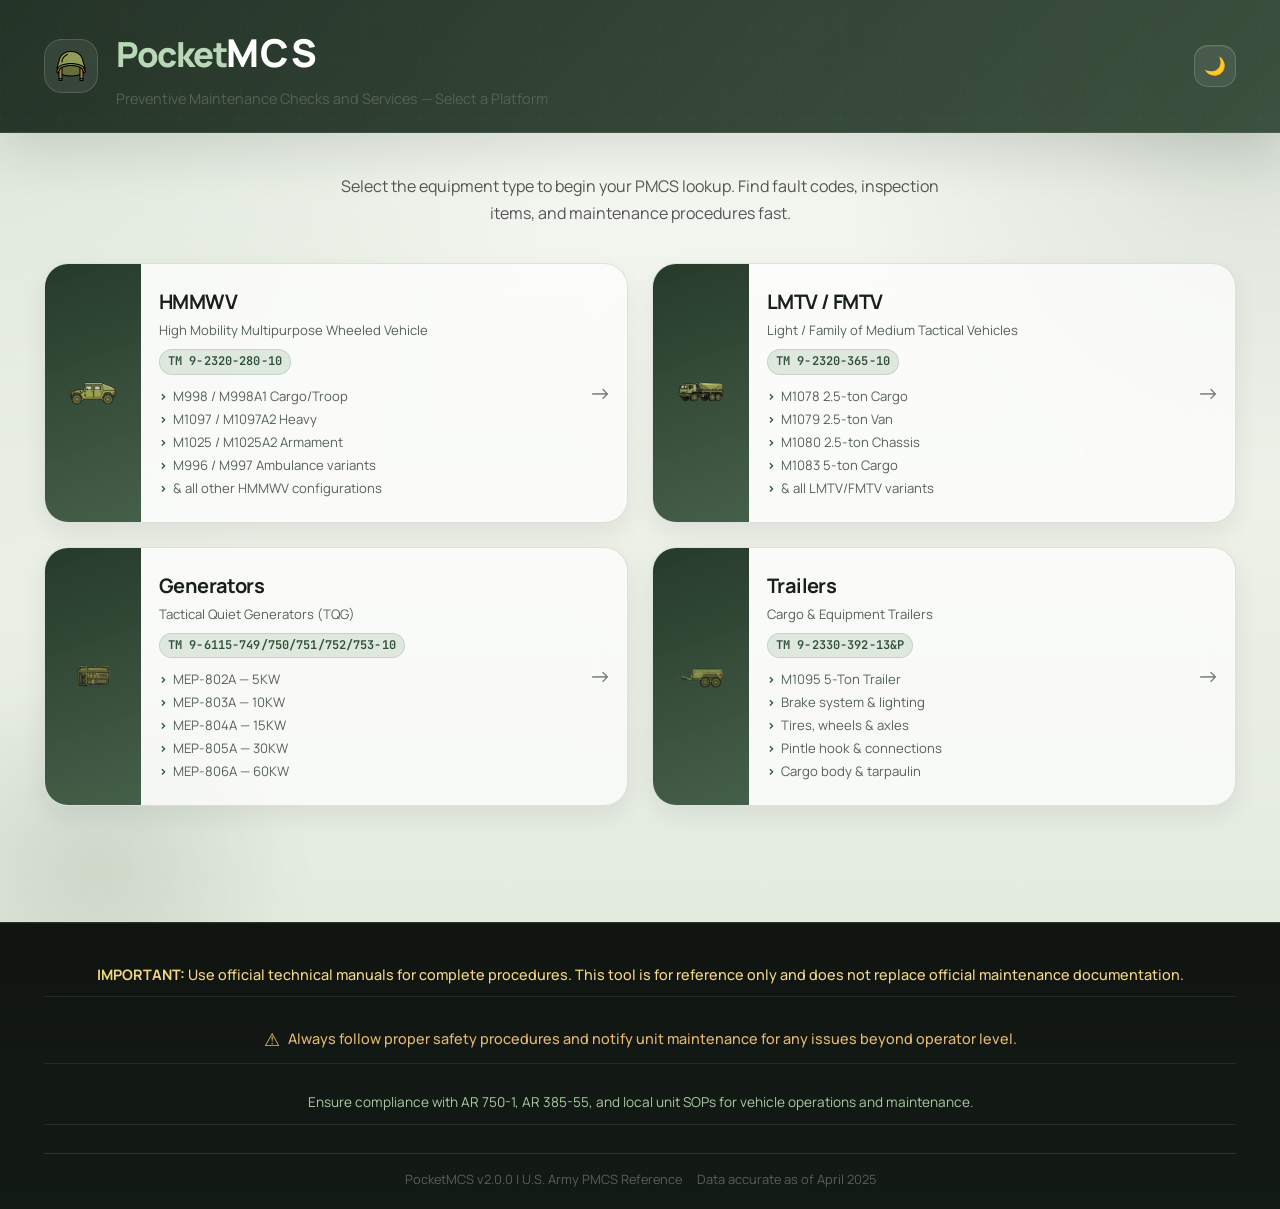
==== index.html @ 2f7ced91 "Upadate Apr 3 v1" ====
<!DOCTYPE html>
<html lang="en">

<head>
    <meta charset="UTF-8">
    <meta name="viewport" content="width=device-width, initial-scale=1.0">
    <title>PocketMCS</title>
    <link rel="stylesheet" href="styles.css">
</head>

<body>
    <!-- Header -->
    <header class="header">
        <div class="container">
            <div class="header-content">
                <div class="header-icon">
                    <img src="images/military-hat.png" alt="Military" class="header-icon-img">
                </div>
                <div class="header-text">
                    <h1 class="title-pmcs">
                        <span class="pocket">Pocket</span><span class="mcs">MCS</span>
                    </h1>
                    <p>Preventive Maintenance Checks and Services &mdash; Select a Platform</p>
                </div>
                <button id="darkModeToggle" class="dark-mode-toggle" title="Toggle Dark Mode" aria-label="Toggle dark mode" aria-pressed="false">🌙</button>
            </div>
        </div>
    </header>

    <!-- Category Selection -->
    <main class="home-main">
        <div class="container">
            <div class="home-intro">
                <p>Select the equipment type to begin your PMCS lookup. Find fault codes, inspection items, and maintenance procedures fast.</p>
            </div>

            <div class="category-grid">

                <a href="humvee.html" class="category-card">
                    <div class="category-icon-wrap">
                        <img src="images/humvee.png" alt="HMMWV" class="category-img">
                    </div>
                    <div class="category-body">
                        <h2 class="category-title">HMMWV</h2>
                        <p class="category-subtitle">High Mobility Multipurpose Wheeled Vehicle</p>
                        <p class="category-tm">TM 9-2320-280-10</p>
                        <ul class="category-models">
                            <li>M998 / M998A1 Cargo/Troop</li>
                            <li>M1097 / M1097A2 Heavy</li>
                            <li>M1025 / M1025A2 Armament</li>
                            <li>M996 / M997 Ambulance variants</li>
                            <li>&amp; all other HMMWV configurations</li>
                        </ul>
                    </div>
                    <div class="category-arrow">&#8594;</div>
                </a>

                <a href="lmtv.html" class="category-card">
                    <div class="category-icon-wrap">
                        <img src="images/lmtv.png" alt="LMTV / FMTV" class="category-img">
                    </div>
                    <div class="category-body">
                        <h2 class="category-title">LMTV / FMTV</h2>
                        <p class="category-subtitle">Light / Family of Medium Tactical Vehicles</p>
                        <p class="category-tm">TM 9-2320-365-10</p>
                        <ul class="category-models">
                            <li>M1078 2.5-ton Cargo</li>
                            <li>M1079 2.5-ton Van</li>
                            <li>M1080 2.5-ton Chassis</li>
                            <li>M1083 5-ton Cargo</li>
                            <li>&amp; all LMTV/FMTV variants</li>
                        </ul>
                    </div>
                    <div class="category-arrow">&#8594;</div>
                </a>

                <a href="gen.html" class="category-card">
                    <div class="category-icon-wrap">
                        <img src="images/gen.png" alt="Generators" class="category-img">
                    </div>
                    <div class="category-body">
                        <h2 class="category-title">Generators</h2>
                        <p class="category-subtitle">Tactical Quiet Generators (TQG)</p>
                        <p class="category-tm">TM 9-6115-749/750/751/752/753-10</p>
                        <ul class="category-models">
                            <li>MEP-802A &mdash; 5KW</li>
                            <li>MEP-803A &mdash; 10KW</li>
                            <li>MEP-804A &mdash; 15KW</li>
                            <li>MEP-805A &mdash; 30KW</li>
                            <li>MEP-806A &mdash; 60KW</li>
                        </ul>
                    </div>
                    <div class="category-arrow">&#8594;</div>
                </a>

                <a href="trailer.html" class="category-card">
                    <div class="category-icon-wrap">
                        <img src="images/trailer.png" alt="Trailers" class="category-img">
                    </div>
                    <div class="category-body">
                        <h2 class="category-title">Trailers</h2>
                        <p class="category-subtitle">Cargo &amp; Equipment Trailers</p>
                        <p class="category-tm">TM 9-2330-392-13&amp;P</p>
                        <ul class="category-models">
                            <li>M1095 5-Ton Trailer</li>
                            <li>Brake system &amp; lighting</li>
                            <li>Tires, wheels &amp; axles</li>
                            <li>Pintle hook &amp; connections</li>
                            <li>Cargo body &amp; tarpaulin</li>
                        </ul>
                    </div>
                    <div class="category-arrow">&#8594;</div>
                </a>

            </div>
        </div>
    </main>

    <!-- Footer -->
    <footer class="footer">
        <div class="container">
            <div class="footer-content">
                <div class="footer-section">
                    <p class="footer-disclaimer">
                        <strong>IMPORTANT:</strong> Use official technical manuals for complete procedures.
                        This tool is for reference only and does not replace official maintenance documentation.
                    </p>
                </div>
                <div class="footer-section">
                    <p class="footer-safety">
                        <span class="safety-icon">&#9888;</span>
                        Always follow proper safety procedures and notify unit maintenance for any issues beyond operator level.
                    </p>
                </div>
                <div class="footer-section">
                    <p class="footer-compliance">
                        Ensure compliance with AR 750-1, AR 385-55, and local unit SOPs for vehicle operations and maintenance.
                    </p>
                </div>
                <div class="footer-bottom">
                    <p class="footer-version">PocketMCS v2.0.0 | U.S. Army PMCS Reference</p>
                    <p class="footer-update">Data accurate as of April 2025</p>
                </div>
            </div>
        </div>
    </footer>
<script>
(function(){
    if(localStorage.getItem('pocketmcs-darkmode')==='true') document.body.classList.add('dark-mode');
    var btn=document.getElementById('darkModeToggle');
    if(btn) btn.addEventListener('click',function(){
        document.body.classList.toggle('dark-mode');
        localStorage.setItem('pocketmcs-darkmode',document.body.classList.contains('dark-mode'));
        btn.textContent=document.body.classList.contains('dark-mode')?'☀️':'🌙';
        btn.title=document.body.classList.contains('dark-mode')?'Switch to Light Mode':'Switch to Dark Mode';
    });
    if(localStorage.getItem('pocketmcs-darkmode')==='true'&&btn) btn.textContent='☀️';
})();
</script>
</body>

</html>
---- styles.css ----
/* Reset and Base Styles */
@import url('https://fonts.googleapis.com/css2?family=Manrope:wght@400;500;600;700;800&family=JetBrains+Mono:wght@500;600&display=swap');

* {
    margin: 0;
    padding: 0;
    box-sizing: border-box;
}

body {
    font-family: 'Inter', 'Roboto', 'Segoe UI', -apple-system, BlinkMacSystemFont, system-ui, sans-serif;
    line-height: 1.6;
    color: #333;
    background-color: #f5f5f5;
}

.container {
    max-width: 1200px;
    margin: 0 auto;
    padding: 0 20px;
}

/* Header */
.header {
    background: linear-gradient(135deg, #1e4d2b, #2d5a3d);
    color: white;
    padding: 20px 0;
    box-shadow: 0 2px 10px rgba(0, 0, 0, 0.1);
    position: relative;
    overflow: hidden;
}

.header::before {
    content: '';
    position: absolute;
    top: 0;
    left: 0;
    right: 0;
    bottom: 0;
    background-image:
        /* Diagonal grid pattern */
        linear-gradient(45deg, rgba(255, 255, 255, 0.05) 1px, transparent 1px),
        linear-gradient(-45deg, rgba(255, 255, 255, 0.05) 1px, transparent 1px),
        /* Larger grid overlay */
        linear-gradient(90deg, rgba(255, 255, 255, 0.02) 1px, transparent 1px),
        linear-gradient(0deg, rgba(255, 255, 255, 0.02) 1px, transparent 1px);
    background-size: 30px 30px, 30px 30px, 60px 60px, 60px 60px;
    background-position: 0 0, 0 0, 0 0, 0 0;
    animation: gridMove 20s linear infinite;
    pointer-events: none;
}

/* TM Link Styling */
.tm-link {
    color: #b8d4c2;
    text-decoration: none;
    font-weight: 600;
    transition: color 0.3s ease;
    border-bottom: 1px dotted rgba(184, 212, 194, 0.5);
}

.tm-link:hover {
    color: #ffffff;
    border-bottom-color: #ffffff;
}

.tm-link:focus {
    outline: 2px solid #ffffff;
    outline-offset: 2px;
    border-radius: 2px;
}

@keyframes gridMove {
    0% {
        transform: translate(0, 0);
    }

    100% {
        transform: translate(30px, 30px);
    }
}

.header-content {
    display: flex;
    align-items: center;
    gap: 15px;
    position: relative;
    z-index: 2;
    width: 100%;
}

.header-icon {
    font-size: 2.5rem;
    flex-shrink: 0;
}

.header-icon-img {
    width: 2.5rem;
    height: 2.5rem;
    object-fit: contain;
    filter: brightness(1.1) contrast(1.1);
}

.header-text {
    flex: 1;
    min-width: 0;
    /* Allow text to shrink */
}

/* Updated PocketMCS Title Styling */
.title-pmcs {
    font-size: 1.8rem;
    font-weight: 900;
    margin-bottom: 5px;
}

.title-pmcs .pocket {
    color: #81c784;
    font-weight: 900;
    font-size: 0.9em;
}

.title-pmcs .mcs {
    letter-spacing: 0.02em;
    text-transform: uppercase;
}

.header-text p {
    color: #b8d4c2;
    font-size: 0.9rem;
    word-wrap: break-word;
}

/* Mobile responsive updates - LARGER TITLE */
@media (max-width: 767px) {
    .title-pmcs {
        font-size: 2.2rem;
        /* Increased from 1.5rem to 2.2rem for bigger mobile title */
    }

    /* Optional: Adjust header content spacing for larger title */
    .header-content {
        gap: 12px;
        /* Slightly more gap to accommodate larger title */
    }

    /* Optional: Adjust subtitle size to maintain proportion */
    .header-text p {
        font-size: 0.85rem;
    }
}

/* Search Section - Enhanced for Mobile Scroll Behavior */
.search-section {
    background: white;
    padding: 20px 0;
    box-shadow: 0 2px 5px rgba(0, 0, 0, 0.1);
    position: sticky;
    top: 0;
    z-index: 100;
    width: 100%;
    overflow-x: hidden;
    transition: transform 0.3s cubic-bezier(0.4, 0, 0.2, 1);
    will-change: transform;
}

/* Mobile-specific sticky behavior */
@media (max-width: 767px) {

    /* Keep the main header in normal flow */
    .header {
        position: relative;
        z-index: 1;
    }

    /* Search section starts as normal sticky */
    .search-section {
        position: sticky;
        top: 0;
        transition: transform 0.4s cubic-bezier(0.25, 0.46, 0.45, 0.94);
        z-index: 100;
        transform: translateY(0);
    }

    /* Enhanced styling when sticky behavior activates */
    .search-section.sticky-active {
        backdrop-filter: blur(10px);
        -webkit-backdrop-filter: blur(10px);
        background: rgba(255, 255, 255, 0.95);
        border-bottom: 1px solid rgba(0, 0, 0, 0.1);
        box-shadow: 0 2px 10px rgba(0, 0, 0, 0.1);
    }

    /* Hidden state when scrolling down */
    .search-section.scroll-hidden {
        transform: translateY(-100%);
    }

    /* Visible state when scrolling up with enhanced shadow */
    .search-section.scroll-visible {
        transform: translateY(0);
        backdrop-filter: blur(15px);
        -webkit-backdrop-filter: blur(15px);
        background: rgba(255, 255, 255, 0.98);
        box-shadow: 0 4px 20px rgba(0, 0, 0, 0.15);
        border-bottom: 1px solid rgba(0, 0, 0, 0.15);
    }

    /* Smooth transition for all transform changes */
    .search-section * {
        transition: all 0.3s ease;
    }

    /* Main content padding remains normal */
    .main-content {
        padding-top: 30px;
    }
}

.search-controls {
    display: grid;
    grid-template-columns: 1fr;
    gap: 15px;
    width: 100%;
}

.search-input-container {
    position: relative;
    width: 100%;
}

.search-input-container input {
    width: 100%;
    padding: 12px 45px 12px 15px;
    border: 2px solid #e0e0e0;
    border-radius: 8px;
    font-size: 16px;
    transition: border-color 0.3s ease;
    box-sizing: border-box;
}

.search-input-container input:focus {
    outline: none;
    border-color: #2d5a3d;
}

.search-icon {
    position: absolute;
    right: 15px;
    top: 50%;
    transform: translateY(-50%);
    color: #666;
    font-size: 1.2rem;
}

/* Filter Controls Row */
.filter-controls {
    display: grid;
    grid-template-columns: 1fr;
    gap: 15px;
    width: 100%;
}

/* Vehicle Filter */
#vehicleFilter {
    padding: 12px 15px;
    border: 2px solid #e0e0e0;
    border-radius: 8px;
    font-size: 16px;
    background: white;
    cursor: pointer;
    font-weight: 500;
    width: 100%;
    box-sizing: border-box;
}

#vehicleFilter:focus {
    outline: none;
    border-color: #2d5a3d;
    box-shadow: 0 0 0 3px rgba(45, 90, 61, 0.1);
}

#vehicleFilter optgroup {
    font-weight: 600;
    color: #2d5a3d;
    font-style: normal;
    background-color: #f8f9fa;
}

#vehicleFilter option {
    font-weight: 400;
    color: #333;
    padding: 8px 12px;
}

#systemFilter {
    padding: 12px 15px;
    border: 2px solid #e0e0e0;
    border-radius: 8px;
    font-size: 16px;
    background: white;
    cursor: pointer;
    width: 100%;
    box-sizing: border-box;
}

#systemFilter:focus {
    outline: none;
    border-color: #2d5a3d;
}

#intervalFilter {
    padding: 12px 15px;
    border: 2px solid #e0e0e0;
    border-radius: 8px;
    font-size: 16px;
    background: white;
    cursor: pointer;
    width: 100%;
    box-sizing: border-box;
}

#intervalFilter:focus {
    outline: none;
    border-color: #2d5a3d;
}

/* Vehicle Information Section */
.vehicle-info-section {
    background: linear-gradient(135deg, #e8f5e8, #f1f8e9);
    border: 1px solid #c8e6c9;
    padding: 15px 0;
    margin-bottom: 20px;
    border-radius: 0 0 12px 12px;
    position: relative;
    overflow: hidden;
}

/* Mobile adjustment for vehicle info section */
@media (max-width: 767px) {
    .vehicle-info-section {
        margin-top: 0;
        margin-bottom: 0;
    }
}

.vehicle-info-section::before {
    content: '';
    position: absolute;
    top: 0;
    left: 0;
    right: 0;
    height: 3px;
    background: linear-gradient(90deg, #2d5a3d, #4caf50, #2d5a3d);
}

.vehicle-info-content {
    max-width: 1200px;
    margin: 0 auto;
    padding: 0 20px;
}

.vehicle-info-header {
    display: flex;
    align-items: center;
    gap: 15px;
    flex-wrap: wrap;
}

.vehicle-icon {
    font-size: 2rem;
    background: #2d5a3d;
    color: white;
    width: 50px;
    height: 50px;
    border-radius: 50%;
    display: flex;
    align-items: center;
    justify-content: center;
    flex-shrink: 0;
}

.vehicle-icon-img {
    width: 28px;
    height: 28px;
    object-fit: contain;
    filter: brightness(1.1) contrast(1.1);
}

.vehicle-details {
    flex: 1;
    min-width: 200px;
}

.vehicle-details h3 {
    color: #2d5a3d;
    font-size: 1.2rem;
    font-weight: 600;
    margin-bottom: 4px;
}

.vehicle-details p {
    color: #4a5c4a;
    font-size: 0.9rem;
    margin: 0;
}

.vehicle-stats {
    display: flex;
    gap: 10px;
    flex-wrap: wrap;
}

.stat-badge {
    background: #2d5a3d;
    color: white;
    padding: 6px 12px;
    border-radius: 15px;
    font-size: 0.85rem;
    font-weight: 600;
    white-space: nowrap;
}

/* Info Button */
.info-btn {
    background: #2d5a3d;
    color: white;
    border: none;
    padding: 12px 16px;
    border-radius: 8px;
    cursor: pointer;
    font-size: 14px;
    font-weight: 600;
    transition: background-color 0.3s ease;
    white-space: nowrap;
    display: flex;
    align-items: center;
    gap: 6px;
    width: 100%;
    justify-content: center;
    box-sizing: border-box;
}

.info-btn:hover {
    background: #1e4d2b;
}

/* Main Content */
.main-content {
    padding: 30px 0;
}

.results-container {
    display: grid;
    gap: 20px;
}

/* Item Cards */
.item-card {
    background: white;
    border-radius: 12px;
    box-shadow: 0 2px 10px rgba(0, 0, 0, 0.08);
    padding: 25px;
    transition: transform 0.2s ease, box-shadow 0.2s ease;
    position: relative;
    width: 100%;
    box-sizing: border-box;
}

.item-card:hover {
    transform: translateY(-2px);
    box-shadow: 0 4px 20px rgba(0, 0, 0, 0.12);
}

.item-card.vehicle-specific {
    border-left: 4px solid #2d5a3d;
}

.item-card.vehicle-specific::before {
    content: '';
    position: absolute;
    top: 15px;
    right: 15px;
    width: 8px;
    height: 8px;
    background: #4caf50;
    border-radius: 50%;
    box-shadow: 0 0 0 2px white, 0 0 0 4px #4caf50;
}

.item-header {
    display: flex;
    justify-content: space-between;
    align-items: flex-start;
    margin-bottom: 20px;
    flex-wrap: wrap;
    gap: 10px;
}

.item-info {
    display: flex;
    align-items: center;
    gap: 10px;
    flex-wrap: wrap;
}

.item-number {
    background: #2d5a3d;
    color: white;
    padding: 8px 16px;
    border-radius: 20px;
    font-weight: 700;
    font-size: 1.1rem;
}

.system-badge {
    background: #e3f2fd;
    color: #1565c0;
    padding: 6px 12px;
    border-radius: 15px;
    font-size: 0.8rem;
    font-weight: 600;
}

.vehicle-badge {
    background: #e8f5e8;
    color: #2d5a3d;
    padding: 6px 12px;
    border-radius: 15px;
    font-size: 0.8rem;
    font-weight: 600;
    border: 1px solid #c8e6c9;
}

.common-faults {
    display: flex;
    flex-wrap: wrap;
    gap: 8px;
    padding: 12px;
}

.fault-tag {
    background: #fff3e0;
    color: #e65100;
    padding: 4px 8px;
    border-radius: 12px;
    font-size: 0.8rem;
    font-weight: 500;
    border: 1px solid #ffcc02;
}

.interval-badge {
    padding: 6px 12px;
    border-radius: 15px;
    font-size: 0.85rem;
    font-weight: 600;
    text-transform: uppercase;
}

.interval-before {
    background-color: #e3f2fd;
    color: #1565c0;
}

.interval-during {
    background-color: #fff3e0;
    color: #ef6c00;
}

.interval-after {
    background-color: #f3e5f5;
    color: #7b1fa2;
}

.interval-weekly {
    background-color: #e8f5e8;
    color: #2e7d32;
}

.interval-monthly {
    background-color: #fce4ec;
    color: #c2185b;
}

.location-title {
    font-size: 1.3rem;
    font-weight: 600;
    color: #1a1a1a;
    margin-bottom: 15px;
    word-wrap: break-word;
}

.procedure-section {
    margin-bottom: 20px;
}

.procedure-title {
    font-weight: 600;
    color: #2d5a3d;
    margin-bottom: 8px;
    display: flex;
    align-items: center;
    gap: 8px;
    flex-wrap: wrap;
}

.procedure-content {
    background: #f8f9fa;
    padding: 15px;
    border-radius: 8px;
    border-left: 4px solid #2d5a3d;
    word-wrap: break-word;
    overflow-wrap: break-word;
}

.procedure-content p {
    margin-bottom: 10px;
}

.procedure-content p:last-child {
    margin-bottom: 0;
}

.warning {
    background: #fff8e1;
    border-left-color: #f57c00;
    border: 1px solid #ffcc02;
}

.caution {
    background: #fff3e0;
    border-left-color: #ff9800;
    border: 1px solid #ffb74d;
}

.note {
    background: #e3f2fd;
    border-left-color: #2196f3;
    border: 1px solid #90caf9;
}

.mission-capable {
    background: #ffebee;
    border-left-color: #f44336;
    border: 1px solid #ef5350;
}

.mission-capable.na {
    background: #e8f5e8;
    border-left-color: #4caf50;
    border: 1px solid #81c784;
}

.copy-btn {
    background: #2d5a3d;
    color: white;
    border: none;
    padding: 10px 20px;
    border-radius: 6px;
    cursor: pointer;
    font-size: 14px;
    font-weight: 600;
    transition: background-color 0.3s ease;
    margin-top: 15px;
    width: 100%;
    box-sizing: border-box;
}

.copy-btn:hover {
    background: #1e4d2b;
}

/* Modal */
.modal {
    position: fixed;
    top: 0;
    left: 0;
    width: 100%;
    height: 100vh;
    height: 100dvh;
    /* Dynamic viewport height for modern browsers */
    background: rgba(0, 0, 0, 0.5);
    z-index: 1000;
    display: flex;
    align-items: center;
    justify-content: center;
    padding: 20px;
    padding-bottom: env(safe-area-inset-bottom, 20px);
    /* Account for home indicator */
}

.modal-content {
    background: white;
    border-radius: 12px;
    max-width: 500px;
    width: 100%;
    max-height: calc(100vh - 120px);
    /* Leave more space for browser UI */
    max-height: calc(100dvh - 120px);
    /* Dynamic viewport version */
    overflow-y: auto;
    margin-bottom: env(safe-area-inset-bottom, 0px);
    /* Extra margin for home indicator */
}

/* Mobile-specific PMCS Intervals Modal */
@media (max-width: 767px) {
    .modal {
        padding: 15px;
        padding-bottom: 15px;
        align-items: flex-start;
        padding-top: 15px;
    }
    
    .modal-content {
        max-height: calc(100vh - 160px); /* Conservative height for mobile browsers */
        max-height: calc(100dvh - 160px);
        margin-top: 10px;
        margin-bottom: 60px; /* Large bottom margin to clear mobile bars */
        display: flex;
        flex-direction: column;
    }
    
    .modal-body {
        padding: 20px;
        overflow-y: auto;
        flex: 1;
        max-height: calc(100vh - 280px); /* Ensure body is scrollable */
        max-height: calc(100dvh - 280px);
    }
    
    .modal-footer {
        padding: 15px 25px 25px 25px;
        border-top: 1px solid #e0e0e0;
        display: flex;
        gap: 10px;
        justify-content: flex-end;
        background: white;
        border-radius: 0 0 12px 12px;
        box-shadow: 0 -2px 10px rgba(0,0,0,0.1);
        flex-shrink: 0; /* Prevent footer from shrinking */
        position: relative; /* Remove sticky positioning */
    }
    
    /* Make interval items more compact on mobile */
    .interval-item {
        margin-bottom: 15px;
        padding-bottom: 12px;
    }
    
    .interval-description strong {
        font-size: 14px;
    }
    
    .interval-description p {
        font-size: 13px;
        line-height: 1.4;
    }
    
    .note-section {
        padding: 12px;
        margin-top: 12px;
    }
    
    .note-section p {
        font-size: 13px;
    }
}

/* iPhone and similar devices with notches */
@media (max-width: 767px) and (-webkit-device-pixel-ratio: 3) {
    .modal {
        padding-top: max(env(safe-area-inset-top, 15px), 20px);
        padding-bottom: max(env(safe-area-inset-bottom, 15px), 90px);
    }
    
    .modal-content {
        margin-bottom: max(env(safe-area-inset-bottom, 60px), 80px);
    }
}

/* Android Chrome with bottom navigation */
@supports (display: flex) and (height: 100dvh) {
    @media (max-width: 767px) {
        .modal {
            height: 100dvh; /* Use dynamic viewport height */
        }
        
        .modal-content {
            max-height: calc(100dvh - 180px); /* More space for Android Chrome UI */
        }
        
        .modal-body {
            max-height: calc(100dvh - 300px);
        }
    }
}

/* Very small screens (iPhone SE, etc.) */
@media (max-width: 414px) and (max-height: 736px) {
    .modal {
        padding: 10px;
        padding-top: 10px;
        padding-bottom: 100px; /* Extra space for small screens */
    }
    
    .modal-content {
        max-height: calc(100vh - 200px);
        margin-bottom: 80px;
    }
    
    .modal-body {
        padding: 15px;
        max-height: calc(100vh - 320px);
    }
    
    .modal-footer {
        padding: 12px 20px 20px 20px;
    }
    
    /* Even more compact content */
    .interval-item {
        margin-bottom: 12px;
        padding-bottom: 10px;
    }
    
    .interval-description strong {
        font-size: 13px;
    }
    
    .interval-description p {
        font-size: 12px;
        line-height: 1.3;
    }
    
    .intro-text {
        font-size: 14px;
        margin-bottom: 15px;
    }
}

/* Landscape orientation adjustments */
@media (max-width: 767px) and (orientation: landscape) {
    .modal {
        padding: 10px;
        padding-bottom: 80px;
    }
    
    .modal-content {
        max-height: calc(100vh - 140px);
        margin-bottom: 60px;
    }
    
    .modal-body {
        max-height: calc(100vh - 240px);
        padding: 15px;
    }
    
    .interval-item {
        margin-bottom: 10px;
        padding-bottom: 8px;
    }
}


.modal-header {
    padding: 20px 25px;
    border-bottom: 1px solid #e0e0e0;
    display: flex;
    justify-content: space-between;
    align-items: center;
}

.modal-header h3 {
    margin: 0;
    color: #1a1a1a;
    word-wrap: break-word;
}

.close-btn {
    font-size: 24px;
    cursor: pointer;
    color: #666;
    line-height: 1;
    flex-shrink: 0;
    margin-left: 10px;
}

.close-btn:hover {
    color: #333;
}

.modal-body {
    padding: 25px;
}

.copy-field {
    margin-bottom: 15px;
}

.copy-field label {
    font-weight: 600;
    color: #2d5a3d;
    display: block;
    margin-bottom: 5px;
}

.copy-value {
    background: #f8f9fa;
    padding: 10px;
    border-radius: 6px;
    font-family: 'JetBrains Mono', 'Fira Code', 'Consolas', 'Monaco', monospace;
    font-size: 14px;
    word-wrap: break-word;
    overflow-wrap: break-word;
}

.modal-footer {
    padding: 20px 25px;
    border-top: 1px solid #e0e0e0;
    display: flex;
    gap: 10px;
    justify-content: flex-end;
}

.btn {
    padding: 10px 20px;
    border: none;
    border-radius: 6px;
    cursor: pointer;
    font-size: 14px;
    font-weight: 600;
    transition: background-color 0.3s ease;
}

.btn-primary {
    background: #2d5a3d;
    color: white;
}

.btn-primary:hover {
    background: #1e4d2b;
}

.btn-secondary {
    background: #6c757d;
    color: white;
}

.btn-secondary:hover {
    background: #545b62;
}

/* Vehicle Info Modal */
.vehicle-info-details {
    padding: 0;
}

.vehicle-info-details h4 {
    color: #2d5a3d;
    font-size: 1.1rem;
    margin-bottom: 10px;
    border-bottom: 2px solid #e8f5e8;
    padding-bottom: 5px;
}

.vehicle-info-details p {
    margin-bottom: 12px;
    line-height: 1.6;
}

.vehicle-info-details ul {
    margin: 10px 0 15px 20px;
}

.vehicle-info-details li {
    margin-bottom: 5px;
    color: #555;
}

/* Interval Icon Image */
.interval-icon {
    width: 1.5rem;
    height: 1.5rem;
    object-fit: contain;
    filter: brightness(1.1) contrast(1.1);
    flex-shrink: 0;
}

/* PMCS Intervals Info Modal */
.interval-info-content {
    padding: 0;
}

.intro-text {
    margin-bottom: 20px;
    color: #2d5a3d;
    font-weight: 500;
    font-size: 16px;
}

.interval-item {
    display: flex;
    align-items: flex-start;
    gap: 15px;
    margin-bottom: 20px;
    padding-bottom: 15px;
    border-bottom: 1px solid #f0f0f0;
}

.interval-item:last-of-type {
    border-bottom: none;
    margin-bottom: 15px;
}

.interval-item .interval-badge {
    min-width: 80px;
    text-align: center;
    flex-shrink: 0;
}

.interval-description {
    flex: 1;
}

.interval-description strong {
    color: #1a1a1a;
    font-size: 16px;
    display: block;
    margin-bottom: 5px;
}

.interval-description p {
    color: #666;
    font-size: 14px;
    line-height: 1.5;
    margin: 0;
}

.note-section {
    background: #f8f9fa;
    border-left: 4px solid #2d5a3d;
    padding: 15px;
    border-radius: 0 8px 8px 0;
    margin-top: 15px;
}

.note-section p {
    margin: 0;
    color: #495057;
    font-size: 14px;
    line-height: 1.5;
}

/* No Results */
.no-results {
    text-align: center;
    padding: 60px 20px;
    background: white;
    border-radius: 12px;
    box-shadow: 0 2px 10px rgba(0, 0, 0, 0.08);
}

.no-results-icon {
    font-size: 3rem;
    margin-bottom: 15px;
}

.no-results p {
    color: #666;
    font-size: 1.1rem;
    margin-bottom: 20px;
}

.no-results-suggestions {
    text-align: left;
    max-width: 400px;
    margin: 0 auto;
    background: #f8f9fa;
    padding: 20px;
    border-radius: 8px;
    border-left: 4px solid #2d5a3d;
}

.no-results-suggestions p {
    margin-bottom: 10px;
    font-weight: 600;
    color: #2d5a3d;
}

.no-results-suggestions ul {
    margin: 0;
    padding-left: 20px;
}

.no-results-suggestions li {
    margin-bottom: 8px;
    color: #555;
    font-size: 0.95rem;
}

/* Footer */
.footer {
    background: #1a1a1a;
    color: #ccc;
    padding: 30px 0 20px 0;
    margin-top: 40px;
    border-top: 3px solid #2d5a3d;
    text-align: center;
}

.footer-content {
    display: flex;
    flex-direction: column;
    gap: 20px;
}

.footer-section {
    padding: 10px 0;
    border-bottom: 1px solid #333;
    text-align: center;
}

.footer-section:last-of-type {
    border-bottom: none;
}

.footer-reference {
    font-size: 1rem;
    margin-bottom: 10px;
}

.footer-disclaimer {
    font-size: 0.9rem;
    color: #ffeb3b;
    font-weight: 500;
}

.footer-safety {
    display: flex;
    align-items: center;
    justify-content: center;
    gap: 8px;
    font-size: 0.9rem;
    color: #ff9800;
    font-weight: 500;
}

.safety-icon {
    font-size: 1.1rem;
}

.footer-compliance {
    font-size: 0.85rem;
    color: #81c784;
}

.footer-link {
    color: #81c784;
    text-decoration: none;
    font-weight: 600;
    border-bottom: 1px dotted rgba(129, 199, 132, 0.5);
    transition: all 0.3s ease;
}

.footer-link:hover {
    color: #ffffff;
    border-bottom-color: #ffffff;
}

.footer-bottom {
    display: flex;
    justify-content: center;
    align-items: center;
    padding-top: 15px;
    border-top: 1px solid #333;
    margin-top: 10px;
    flex-wrap: wrap;
    gap: 15px;
    text-align: center;
}

.footer-version,
.footer-update {
    font-size: 0.8rem;
    color: #888;
    margin: 0;
}

/* Desktop Responsive Breakpoints */
@media (min-width: 768px) {
    .search-controls {
        grid-template-columns: 2fr 1fr;
        gap: 15px;
    }

    .filter-controls {
        grid-template-columns: 1fr 1fr 1fr 1fr;
        gap: 15px;
    }

    .info-btn {
        width: auto;
        justify-content: flex-start;
    }

    .copy-btn {
        width: auto;
    }

    /* Reset mobile scroll behavior on desktop */
    .search-section {
        position: sticky !important;
        transform: none !important;
        background: white !important;
        backdrop-filter: none !important;
        -webkit-backdrop-filter: none !important;
        border-bottom: none !important;
    }

    .main-content {
        padding-top: 30px !important;
    }

    .vehicle-info-section {
        margin-top: 0 !important;
    }
}

@media (min-width: 1024px) {
    .search-controls {
        grid-template-columns: 2fr 1fr 1fr 1fr 1fr;
        align-items: start;
    }

    .filter-controls {
        display: contents;
    }
}

/* Mobile Responsive */
@media (max-width: 767px) {
    .container {
        padding: 0 15px;
    }

    .header-content {
        flex-direction: column;
        text-align: center;
        gap: 10px;
    }

    .header-text h1 {
        font-size: 1.5rem;
    }

    .header-text p {
        font-size: 0.8rem;
    }

    .search-section {
        padding: 15px 0;
    }

    .vehicle-info-header {
        flex-direction: column;
        align-items: center;
        text-align: center;
        gap: 12px;
    }

    .vehicle-details {
        min-width: auto;
        text-align: center;
    }

    .item-header {
        flex-direction: column;
        align-items: flex-start;
    }

    .location-title {
        font-size: 1.1rem;
    }

    .item-card {
        padding: 20px;
    }

    .modal-content {
        margin: 10px;
        max-height: 95vh;
    }

    .modal-header,
    .modal-body,
    .modal-footer {
        padding: 15px 20px;
    }

    .modal-footer {
        flex-direction: column;
    }

    .interval-item {
        flex-direction: column;
        gap: 10px;
    }

    .footer-bottom {
        flex-direction: column;
        gap: 5px;
    }

    .footer-safety {
        flex-direction: column;
        gap: 5px;
    }
}

@media (max-width: 480px) {
    .container {
        padding: 0 10px;
    }

    .item-card {
        padding: 15px;
    }

    .procedure-content {
        padding: 12px;
    }

    .modal-footer {
        gap: 8px;
    }

    .vehicle-icon {
        width: 40px;
        height: 40px;
        font-size: 1.5rem;
    }

    .search-input-container input {
        font-size: 16px;
        /* Prevents zoom on iOS */
    }
}

/* ========================================
   HOMEPAGE STYLES
   ======================================== */

.home-main {
    padding: 40px 0 60px 0;
    min-height: calc(100vh - 220px);
}

.home-intro {
    text-align: center;
    margin-bottom: 36px;
}

.home-intro p {
    color: #555;
    font-size: 1rem;
    max-width: 600px;
    margin: 0 auto;
    line-height: 1.7;
}

/* Category Grid */
.category-grid {
    display: grid;
    grid-template-columns: 1fr 1fr;
    gap: 24px;
}

@media (max-width: 767px) {
    .category-grid {
        grid-template-columns: 1fr;
        gap: 16px;
    }
    .home-main {
        padding: 24px 0 40px 0;
    }
}

/* Category Card */
.category-card {
    display: flex;
    align-items: stretch;
    background: white;
    border-radius: 14px;
    box-shadow: 0 2px 12px rgba(0, 0, 0, 0.08);
    text-decoration: none;
    color: inherit;
    transition: transform 0.2s ease, box-shadow 0.2s ease, border-color 0.2s ease;
    border: 2px solid transparent;
    overflow: hidden;
    position: relative;
}

.category-card:hover {
    transform: translateY(-3px);
    box-shadow: 0 8px 28px rgba(45, 90, 61, 0.18);
    border-color: #2d5a3d;
}

.category-card:hover .category-arrow {
    transform: translateX(4px);
    color: #2d5a3d;
}

.category-icon-wrap {
    background: linear-gradient(135deg, #1e4d2b, #2d5a3d);
    display: flex;
    align-items: center;
    justify-content: center;
    width: 90px;
    flex-shrink: 0;
    padding: 20px 10px;
}

.category-img {
    width: 48px;
    height: 48px;
    object-fit: contain;
    filter: brightness(1.2);
}

.category-emoji {
    font-size: 2.4rem;
    line-height: 1;
}

.category-body {
    flex: 1;
    padding: 20px 16px;
    min-width: 0;
}

.category-title {
    font-size: 1.25rem;
    font-weight: 700;
    color: #1a1a1a;
    margin-bottom: 2px;
}

.category-subtitle {
    font-size: 0.82rem;
    color: #666;
    margin-bottom: 6px;
}

.category-tm {
    display: inline-block;
    background: #e8f5e8;
    color: #2d5a3d;
    font-size: 0.75rem;
    font-weight: 600;
    padding: 2px 8px;
    border-radius: 10px;
    border: 1px solid #c8e6c9;
    margin-bottom: 10px;
    font-family: 'JetBrains Mono', 'Fira Code', 'Consolas', monospace;
}

.category-models {
    list-style: none;
    padding: 0;
    margin: 0;
}

.category-models li {
    font-size: 0.82rem;
    color: #555;
    padding: 1px 0;
    padding-left: 14px;
    position: relative;
}

.category-models li::before {
    content: '›';
    position: absolute;
    left: 0;
    color: #2d5a3d;
    font-weight: 700;
}

.category-arrow {
    display: flex;
    align-items: center;
    padding: 0 16px;
    font-size: 1.4rem;
    color: #bbb;
    transition: transform 0.2s ease, color 0.2s ease;
    flex-shrink: 0;
}

/* Back Button (used on sub-pages) */
.back-btn {
    display: flex;
    align-items: center;
    justify-content: center;
    width: 36px;
    height: 36px;
    background: rgba(255, 255, 255, 0.15);
    color: white;
    text-decoration: none;
    border-radius: 8px;
    font-size: 1.2rem;
    font-weight: 700;
    flex-shrink: 0;
    transition: background 0.2s ease;
    border: 1px solid rgba(255, 255, 255, 0.25);
}

.back-btn:hover {
    background: rgba(255, 255, 255, 0.28);
}

/* ========================================
   DARK MODE
   ======================================== */

.dark-mode {
    background-color: #121212;
    color: #e0e0e0;
}

.dark-mode .search-section {
    background: #1e1e1e;
    box-shadow: 0 2px 5px rgba(0,0,0,0.4);
}

.dark-mode .search-section.sticky-active,
.dark-mode .search-section.scroll-visible {
    background: rgba(30,30,30,0.97) !important;
}

.dark-mode .search-input-container input {
    background: #2d2d2d;
    border-color: #444;
    color: #e0e0e0;
}

.dark-mode .search-input-container input::placeholder {
    color: #777;
}

.dark-mode .search-input-container input:focus {
    border-color: #4caf50;
}

.dark-mode #vehicleFilter,
.dark-mode #systemFilter,
.dark-mode #intervalFilter {
    background: #2d2d2d;
    border-color: #444;
    color: #e0e0e0;
}

.dark-mode #vehicleFilter:focus,
.dark-mode #systemFilter:focus,
.dark-mode #intervalFilter:focus {
    border-color: #4caf50;
}

.dark-mode #vehicleFilter optgroup {
    background-color: #2d2d2d;
    color: #81c784;
}

.dark-mode #vehicleFilter option {
    background: #2d2d2d;
    color: #e0e0e0;
}

.dark-mode .item-card {
    background: #1e1e1e;
    box-shadow: 0 2px 10px rgba(0,0,0,0.4);
}

.dark-mode .item-card:hover {
    box-shadow: 0 4px 20px rgba(0,0,0,0.5);
}

.dark-mode .location-title {
    color: #e0e0e0;
}

.dark-mode .system-badge {
    background: #1a2a3a;
    color: #90caf9;
    border: 1px solid #1e4d6a;
}

.dark-mode .vehicle-badge {
    background: #1a2e1a;
    color: #81c784;
    border-color: #2d5a3d;
}

.dark-mode .fault-tag {
    background: #2a1800;
    color: #ffb74d;
    border-color: #5d3000;
}

.dark-mode .procedure-content {
    background: #252525;
    border-left-color: #4caf50;
}

.dark-mode .warning {
    background: #2a1e00;
    border-left-color: #f57c00;
    border-color: #5d3d00;
}

.dark-mode .caution {
    background: #271a00;
    border-left-color: #ff9800;
    border-color: #5d3d00;
}

.dark-mode .note {
    background: #0d1f2d;
    border-left-color: #2196f3;
    border-color: #1a3a5a;
}

.dark-mode .mission-capable {
    background: #2a0a0a;
    border-left-color: #f44336;
    border-color: #5a1a1a;
}

.dark-mode .mission-capable.na {
    background: #0a2a0a;
    border-left-color: #4caf50;
    border-color: #1a5a1a;
}

.dark-mode .modal-content {
    background: #1e1e1e;
    color: #e0e0e0;
}

.dark-mode .modal-header {
    border-bottom-color: #444;
}

.dark-mode .modal-header h3 {
    color: #e0e0e0;
}

.dark-mode .close-btn {
    color: #aaa;
}

.dark-mode .close-btn:hover {
    color: #e0e0e0;
}

.dark-mode .modal-footer {
    border-top-color: #444;
    background: #1e1e1e;
}

.dark-mode .copy-field label {
    color: #81c784;
}

.dark-mode .copy-value {
    background: #252525;
    color: #ccc;
}

.dark-mode .vehicle-info-section {
    background: linear-gradient(135deg, #0d1f0d, #142014);
    border-color: #2d5a3d;
}

.dark-mode .vehicle-details h3 {
    color: #81c784;
}

.dark-mode .vehicle-details p {
    color: #aaa;
}

.dark-mode .stat-badge {
    background: #1e4d2b;
}

.dark-mode .no-results {
    background: #1e1e1e;
    color: #aaa;
}

.dark-mode .no-results p {
    color: #aaa;
}

.dark-mode .no-results-suggestions {
    background: #252525;
}

.dark-mode .no-results-suggestions p {
    color: #81c784;
}

.dark-mode .no-results-suggestions li {
    color: #aaa;
}

.dark-mode .note-section {
    background: #252525;
}

.dark-mode .note-section p {
    color: #bbb;
}

.dark-mode .interval-description strong {
    color: #e0e0e0;
}

.dark-mode .interval-description p {
    color: #aaa;
}

.dark-mode .vehicle-info-details h4 {
    color: #81c784;
    border-bottom-color: #1e4d2b;
}

.dark-mode .vehicle-info-details p {
    color: #ccc;
}

.dark-mode .vehicle-info-details li {
    color: #aaa;
}

.dark-mode .intro-text {
    color: #81c784;
}

/* Dark Mode Toggle Button */
/* ========================================
   UTILITY
   ======================================== */
.hidden {
    display: none !important;
}

.dark-mode-toggle {
    display: flex;
    align-items: center;
    justify-content: center;
    width: 36px;
    height: 36px;
    background: rgba(255,255,255,0.15);
    color: white;
    border: 1px solid rgba(255,255,255,0.25);
    border-radius: 8px;
    cursor: pointer;
    font-size: 1.1rem;
    flex-shrink: 0;
    transition: background 0.2s ease;
    margin-left: auto;
}

.dark-mode-toggle:hover {
    background: rgba(255,255,255,0.28);
}

/* ========================================
   NFMC / DEADLINE BADGE
   ======================================== */

.nfmc-badge {
    display: inline-flex;
    align-items: center;
    gap: 4px;
    padding: 3px 10px;
    border-radius: 12px;
    font-size: 0.72rem;
    font-weight: 700;
    letter-spacing: 0.03em;
    text-transform: uppercase;
    white-space: nowrap;
    flex-shrink: 0;
}

.nfmc-deadline {
    background: #ffebee;
    color: #b71c1c;
    border: 1px solid #ef9a9a;
}

.nfmc-conditional {
    background: #fff8e1;
    color: #e65100;
    border: 1px solid #ffcc02;
}

.nfmc-ok {
    background: #e8f5e9;
    color: #1b5e20;
    border: 1px solid #a5d6a7;
}

.dark-mode .nfmc-deadline {
    background: #3a0a0a;
    color: #ef9a9a;
    border-color: #7a2020;
}

.dark-mode .nfmc-conditional {
    background: #2a1a00;
    color: #ffcc80;
    border-color: #6d4000;
}

.dark-mode .nfmc-ok {
    background: #0a2a0a;
    color: #a5d6a7;
    border-color: #1a5a1a;
}

/* ========================================
   TM REFERENCE BADGE ON CARD
   ======================================== */

.tm-ref-badge {
    display: inline-block;
    background: #f0f4f0;
    color: #2d5a3d;
    font-family: 'JetBrains Mono', 'Fira Code', 'Consolas', monospace;
    font-size: 0.7rem;
    font-weight: 600;
    padding: 2px 8px;
    border-radius: 10px;
    border: 1px solid #c8e6c9;
    white-space: nowrap;
    flex-shrink: 0;
}

.dark-mode .tm-ref-badge {
    background: #0d1f0d;
    color: #81c784;
    border-color: #1e4d2b;
}

/* ========================================
   INSPECTION STRIP (below search section)
   ======================================== */

.inspection-strip {
    background: linear-gradient(135deg, #1e4d2b, #2d5a3d);
    padding: 10px 0;
    border-bottom: 2px solid #4caf50;
}

.inspection-strip .container {
    display: flex;
    align-items: center;
    justify-content: space-between;
    gap: 16px;
    flex-wrap: wrap;
}

.inspection-strip-text {
    color: #b8d4c2;
    font-size: 0.88rem;
    font-weight: 500;
}

.inspection-strip-text strong {
    color: white;
}

.start-inspection-btn {
    background: #4caf50;
    color: white;
    border: none;
    padding: 8px 20px;
    border-radius: 8px;
    font-size: 0.9rem;
    font-weight: 700;
    cursor: pointer;
    transition: background 0.2s ease, transform 0.1s ease;
    white-space: nowrap;
    display: flex;
    align-items: center;
    gap: 6px;
    flex-shrink: 0;
}

.start-inspection-btn:hover {
    background: #43a047;
    transform: translateY(-1px);
}

.start-inspection-btn:active {
    transform: translateY(0);
}

@media (max-width: 767px) {
    .inspection-strip .container {
        justify-content: center;
        text-align: center;
    }
    .inspection-strip-text {
        width: 100%;
        text-align: center;
    }
}

/* ========================================
   INSPECTION SETUP MODAL OPTIONS
   ======================================== */

.insp-setup-options {
    display: grid;
    grid-template-columns: 1fr 1fr;
    gap: 12px;
    margin-top: 16px;
}

@media (max-width: 480px) {
    .insp-setup-options {
        grid-template-columns: 1fr;
    }
}

.insp-setup-btn {
    background: #f8f9fa;
    border: 2px solid #e0e0e0;
    border-radius: 10px;
    padding: 16px 12px;
    cursor: pointer;
    text-align: left;
    transition: border-color 0.2s ease, background 0.2s ease, transform 0.1s ease;
    display: flex;
    flex-direction: column;
    gap: 4px;
}

.insp-setup-btn:hover {
    border-color: #2d5a3d;
    background: #e8f5e8;
    transform: translateY(-1px);
}

.insp-setup-btn strong {
    font-size: 0.95rem;
    color: #1a1a1a;
    font-weight: 700;
}

.insp-setup-btn span {
    font-size: 0.78rem;
    color: #666;
    font-weight: 400;
}

.insp-setup-btn .insp-setup-icon {
    font-size: 1.4rem;
    margin-bottom: 4px;
}

.insp-setup-note {
    background: #e8f5e8;
    border-left: 4px solid #2d5a3d;
    padding: 10px 14px;
    border-radius: 0 8px 8px 0;
    margin-top: 16px;
    font-size: 0.85rem;
    color: #2d5a3d;
}

.dark-mode .insp-setup-btn {
    background: #252525;
    border-color: #444;
    color: #e0e0e0;
}

.dark-mode .insp-setup-btn:hover {
    border-color: #4caf50;
    background: #1a2e1a;
}

.dark-mode .insp-setup-btn strong {
    color: #e0e0e0;
}

.dark-mode .insp-setup-btn span {
    color: #aaa;
}

.dark-mode .insp-setup-note {
    background: #0d1f0d;
    color: #81c784;
}

/* ========================================
   INSPECTION OVERLAY (full screen)
   ======================================== */

.inspection-overlay {
    position: fixed;
    inset: 0;
    background: #f5f5f5;
    z-index: 600;
    display: flex;
    flex-direction: column;
    overflow: hidden;
}

.dark-mode .inspection-overlay {
    background: #121212;
}

.inspection-topbar {
    background: linear-gradient(135deg, #1e4d2b, #2d5a3d);
    color: white;
    padding: 10px 16px;
    flex-shrink: 0;
    display: flex;
    flex-direction: column;
    gap: 8px;
}

.inspection-topbar-row {
    display: flex;
    align-items: center;
    justify-content: space-between;
    gap: 10px;
}

.inspection-title-row {
    display: flex;
    align-items: center;
    gap: 10px;
}

.exit-inspection-btn {
    background: rgba(255,255,255,0.15);
    color: white;
    border: 1px solid rgba(255,255,255,0.25);
    border-radius: 8px;
    padding: 6px 14px;
    cursor: pointer;
    font-size: 0.85rem;
    font-weight: 600;
    transition: background 0.2s ease;
    white-space: nowrap;
    flex-shrink: 0;
}

.exit-inspection-btn:hover {
    background: rgba(255,255,255,0.28);
}

.insp-counter {
    font-size: 0.88rem;
    color: #b8d4c2;
    font-weight: 500;
}

.insp-interval-pill {
    font-size: 0.75rem;
    font-weight: 700;
    padding: 2px 8px;
    border-radius: 10px;
    background: rgba(255,255,255,0.2);
    color: white;
    text-transform: uppercase;
}

.insp-progress-bar {
    height: 6px;
    background: rgba(255,255,255,0.2);
    border-radius: 3px;
    overflow: hidden;
}

.insp-progress-fill {
    height: 100%;
    background: #4caf50;
    border-radius: 3px;
    transition: width 0.4s ease;
}

.inspection-content {
    flex: 1;
    overflow-y: auto;
    padding: 16px;
    -webkit-overflow-scrolling: touch;
}

.inspection-actions {
    background: white;
    border-top: 2px solid #e0e0e0;
    padding: 12px 16px;
    display: grid;
    grid-template-columns: 1fr 1fr 1fr;
    gap: 10px;
    flex-shrink: 0;
    box-shadow: 0 -4px 12px rgba(0,0,0,0.08);
}

.dark-mode .inspection-actions {
    background: #1e1e1e;
    border-top-color: #333;
}

.insp-action-btn {
    padding: 14px 8px;
    border: none;
    border-radius: 10px;
    cursor: pointer;
    font-size: 0.95rem;
    font-weight: 700;
    transition: opacity 0.15s ease, transform 0.1s ease;
    display: flex;
    flex-direction: column;
    align-items: center;
    gap: 3px;
    line-height: 1.2;
}

.insp-action-btn:active {
    transform: scale(0.97);
}

.insp-pass {
    background: #e8f5e9;
    color: #1b5e20;
    border: 2px solid #a5d6a7;
}

.insp-pass:hover {
    background: #c8e6c9;
}

.insp-deficiency {
    background: #ffebee;
    color: #b71c1c;
    border: 2px solid #ef9a9a;
}

.insp-deficiency:hover {
    background: #ffcdd2;
}

.insp-skip {
    background: #f5f5f5;
    color: #555;
    border: 2px solid #ddd;
}

.insp-skip:hover {
    background: #e0e0e0;
}

.dark-mode .insp-pass {
    background: #0a2a0a;
    color: #a5d6a7;
    border-color: #1a5a1a;
}

.dark-mode .insp-deficiency {
    background: #2a0a0a;
    color: #ef9a9a;
    border-color: #7a2020;
}

.dark-mode .insp-skip {
    background: #252525;
    color: #aaa;
    border-color: #444;
}

.insp-btn-icon {
    font-size: 1.3rem;
}

.insp-btn-label {
    font-size: 0.8rem;
}

/* Inspection card (item shown during inspection) */
.insp-card {
    background: white;
    border-radius: 12px;
    padding: 20px;
    box-shadow: 0 2px 10px rgba(0,0,0,0.08);
    margin-bottom: 16px;
}

.dark-mode .insp-card {
    background: #1e1e1e;
}

.insp-card-header {
    display: flex;
    align-items: flex-start;
    justify-content: space-between;
    flex-wrap: wrap;
    gap: 10px;
    margin-bottom: 14px;
}

.insp-item-meta {
    display: flex;
    align-items: center;
    flex-wrap: wrap;
    gap: 8px;
}

.insp-location {
    font-size: 1.25rem;
    font-weight: 700;
    color: #1a1a1a;
    margin-bottom: 14px;
    line-height: 1.3;
}

.dark-mode .insp-location {
    color: #e0e0e0;
}

.insp-faults,
.insp-procedure,
.insp-nfmc {
    margin-bottom: 16px;
}

/* ========================================
   INSPECTION SUMMARY
   ======================================== */

.insp-summary {
    max-width: 700px;
    margin: 0 auto;
}

.summary-title {
    font-size: 1.4rem;
    font-weight: 700;
    color: #1a1a1a;
    margin-bottom: 16px;
    text-align: center;
}

.dark-mode .summary-title {
    color: #e0e0e0;
}

.summary-stats {
    display: grid;
    grid-template-columns: 1fr 1fr 1fr;
    gap: 12px;
    margin-bottom: 24px;
}

.stat-box {
    border-radius: 12px;
    padding: 16px 8px;
    text-align: center;
    display: flex;
    flex-direction: column;
    align-items: center;
    gap: 4px;
    font-size: 1.6rem;
    font-weight: 700;
}

.stat-box span {
    font-size: 0.75rem;
    font-weight: 600;
    text-transform: uppercase;
    letter-spacing: 0.05em;
}

.stat-pass {
    background: #e8f5e9;
    color: #2e7d32;
    border: 1px solid #a5d6a7;
}

.stat-def {
    background: #ffebee;
    color: #c62828;
    border: 1px solid #ef9a9a;
}

.stat-skip {
    background: #f5f5f5;
    color: #555;
    border: 1px solid #ddd;
}

.dark-mode .stat-pass {
    background: #0a2a0a;
    color: #a5d6a7;
    border-color: #1a5a1a;
}

.dark-mode .stat-def {
    background: #2a0a0a;
    color: #ef9a9a;
    border-color: #7a2020;
}

.dark-mode .stat-skip {
    background: #252525;
    color: #aaa;
    border-color: #444;
}

.summary-deficiencies h3 {
    font-size: 1rem;
    font-weight: 700;
    color: #2d5a3d;
    margin-bottom: 12px;
    padding-bottom: 8px;
    border-bottom: 2px solid #e8f5e8;
}

.dark-mode .summary-deficiencies h3 {
    color: #81c784;
    border-bottom-color: #1e4d2b;
}

.summary-fault-item {
    background: #fff8f8;
    border: 1px solid #ffcdd2;
    border-left: 4px solid #f44336;
    border-radius: 0 8px 8px 0;
    padding: 12px 14px;
    margin-bottom: 10px;
}

.dark-mode .summary-fault-item {
    background: #1e0a0a;
    border-color: #5a1a1a;
    border-left-color: #f44336;
}

.summary-fault-header {
    display: flex;
    align-items: center;
    flex-wrap: wrap;
    gap: 8px;
    margin-bottom: 6px;
}

.summary-fault-header strong {
    color: #1a1a1a;
    font-size: 0.95rem;
}

.dark-mode .summary-fault-header strong {
    color: #e0e0e0;
}

.summary-fault-header span {
    color: #555;
    font-size: 0.88rem;
}

.dark-mode .summary-fault-header span {
    color: #aaa;
}

.summary-nfmc {
    font-size: 0.82rem;
    color: #c62828;
    margin: 0;
    font-style: italic;
}

.dark-mode .summary-nfmc {
    color: #ef9a9a;
}

.summary-allpass {
    text-align: center;
    color: #2e7d32;
    font-size: 1.05rem;
    font-weight: 600;
    padding: 24px;
    background: #e8f5e9;
    border-radius: 10px;
    border: 1px solid #a5d6a7;
}

.dark-mode .summary-allpass {
    background: #0a2a0a;
    color: #a5d6a7;
    border-color: #1a5a1a;
}

/* Category cards dark mode */
.dark-mode .category-card {
    background: #1e1e1e;
    box-shadow: 0 2px 12px rgba(0,0,0,0.4);
}

.dark-mode .category-title {
    color: #e0e0e0;
}

.dark-mode .category-subtitle {
    color: #aaa;
}

.dark-mode .category-models li {
    color: #999;
}

.dark-mode .category-arrow {
    color: #555;
}

.dark-mode .category-card:hover .category-arrow {
    color: #4caf50;
}

.dark-mode .home-intro p {
    color: #aaa;
}

/* ========================================
   2026 VISUAL REFRESH
   ======================================== */

:root {
    color-scheme: light;
    --bg: #edf1e8;
    --bg-accent: #dce6d8;
    --bg-strong: #f7f9f4;
    --surface: rgba(255, 255, 255, 0.72);
    --surface-strong: rgba(255, 255, 255, 0.84);
    --surface-muted: rgba(243, 246, 239, 0.78);
    --surface-solid: #f5f7f2;
    --border: rgba(69, 87, 61, 0.16);
    --border-strong: rgba(51, 72, 45, 0.28);
    --text: #182018;
    --text-soft: #556255;
    --text-muted: #6c776d;
    --accent: #2f4f36;
    --accent-strong: #213826;
    --accent-soft: #dfe8de;
    --accent-bright: #7ea37d;
    --danger-soft: #f7e3e0;
    --danger: #993c2e;
    --warning-soft: #f6ecd6;
    --warning: #966418;
    --info-soft: #dde9f3;
    --info: #295c7a;
    --success-soft: #dcebdc;
    --success: #35653e;
    --shadow-sm: 0 10px 24px rgba(25, 35, 25, 0.07);
    --shadow-md: 0 20px 50px rgba(23, 32, 24, 0.12);
    --shadow-lg: 0 24px 70px rgba(18, 26, 19, 0.18);
    --blur: blur(18px);
    --radius-sm: 12px;
    --radius-md: 18px;
    --radius-lg: 24px;
    --radius-pill: 999px;
    --ease-standard: 220ms cubic-bezier(0.22, 1, 0.36, 1);
}

.dark-mode {
    color-scheme: dark;
    --bg: #0d110d;
    --bg-accent: #151d15;
    --bg-strong: #171f18;
    --surface: rgba(18, 24, 19, 0.74);
    --surface-strong: rgba(22, 28, 23, 0.86);
    --surface-muted: rgba(27, 35, 28, 0.8);
    --surface-solid: #1a211b;
    --border: rgba(163, 184, 155, 0.12);
    --border-strong: rgba(163, 184, 155, 0.22);
    --text: #edf2e9;
    --text-soft: #b4c1b2;
    --text-muted: #8f9b8e;
    --accent: #8aac84;
    --accent-strong: #b9d1b4;
    --accent-soft: rgba(83, 111, 79, 0.24);
    --accent-bright: #a2c59a;
    --danger-soft: rgba(128, 38, 31, 0.28);
    --danger: #f0a59c;
    --warning-soft: rgba(120, 87, 21, 0.28);
    --warning: #f2cd7f;
    --info-soft: rgba(34, 77, 102, 0.28);
    --info: #99c7e7;
    --success-soft: rgba(53, 101, 62, 0.28);
    --success: #a9d6ad;
    --shadow-sm: 0 14px 28px rgba(0, 0, 0, 0.26);
    --shadow-md: 0 24px 60px rgba(0, 0, 0, 0.34);
    --shadow-lg: 0 32px 80px rgba(0, 0, 0, 0.42);
}

html {
    scroll-behavior: smooth;
}

body {
    font-family: 'Manrope', 'Segoe UI', sans-serif;
    color: var(--text);
    background:
        radial-gradient(circle at top left, rgba(126, 163, 125, 0.22), transparent 34%),
        radial-gradient(circle at top right, rgba(53, 78, 56, 0.16), transparent 28%),
        linear-gradient(180deg, var(--bg-strong) 0%, var(--bg) 42%, var(--bg-accent) 100%);
    min-height: 100vh;
    text-rendering: optimizeLegibility;
    -webkit-font-smoothing: antialiased;
}

body::before,
body::after {
    content: '';
    position: fixed;
    inset: auto;
    pointer-events: none;
    z-index: -1;
}

body::before {
    top: -8rem;
    right: -8rem;
    width: 22rem;
    height: 22rem;
    border-radius: 50%;
    background: radial-gradient(circle, rgba(146, 183, 146, 0.18) 0%, rgba(146, 183, 146, 0) 72%);
    filter: blur(12px);
}

body::after {
    bottom: -10rem;
    left: -6rem;
    width: 24rem;
    height: 24rem;
    border-radius: 50%;
    background: radial-gradient(circle, rgba(62, 82, 60, 0.14) 0%, rgba(62, 82, 60, 0) 74%);
    filter: blur(20px);
}

.container {
    max-width: 1240px;
    padding: 0 24px;
}

a,
button,
input,
select,
.item-card,
.category-card,
.btn,
.copy-btn,
.info-btn,
.search-section,
.vehicle-info-section,
.inspection-strip,
.tm-link,
.back-btn,
.dark-mode-toggle,
.start-inspection-btn,
.exit-inspection-btn,
.insp-action-btn {
    transition:
        background-color var(--ease-standard),
        border-color var(--ease-standard),
        color var(--ease-standard),
        box-shadow var(--ease-standard),
        transform var(--ease-standard),
        opacity var(--ease-standard);
}

:focus-visible {
    outline: 2px solid rgba(126, 163, 125, 0.95);
    outline-offset: 3px;
}

.header {
    background:
        linear-gradient(135deg, rgba(24, 40, 28, 0.94), rgba(43, 65, 46, 0.9)),
        linear-gradient(180deg, rgba(255, 255, 255, 0.04), rgba(255, 255, 255, 0));
    border-bottom: 1px solid rgba(198, 218, 194, 0.12);
    box-shadow: var(--shadow-md);
}

.header::before {
    opacity: 0.55;
}

.header-content {
    gap: 18px;
    min-height: 92px;
}

.header-icon {
    width: 3.4rem;
    height: 3.4rem;
    display: flex;
    align-items: center;
    justify-content: center;
    border-radius: 18px;
    background: rgba(255, 255, 255, 0.08);
    border: 1px solid rgba(255, 255, 255, 0.14);
    backdrop-filter: blur(10px);
    -webkit-backdrop-filter: blur(10px);
}

.header-icon-img {
    width: 2rem;
    height: 2rem;
}

.title-pmcs {
    font-size: clamp(1.85rem, 3vw, 2.5rem);
    letter-spacing: -0.04em;
    margin-bottom: 4px;
}

.title-pmcs .pocket {
    color: #b9d8b7;
}

.header-text p {
    color: rgba(227, 236, 225, 0.82);
    max-width: 70ch;
}

.back-btn,
.dark-mode-toggle {
    width: 42px;
    height: 42px;
    border-radius: 14px;
    background: rgba(255, 255, 255, 0.08);
    border: 1px solid rgba(255, 255, 255, 0.16);
    backdrop-filter: blur(12px);
    -webkit-backdrop-filter: blur(12px);
    box-shadow: inset 0 1px 0 rgba(255, 255, 255, 0.08);
}

.back-btn:hover,
.dark-mode-toggle:hover {
    background: rgba(255, 255, 255, 0.14);
    transform: translateY(-1px);
}

.search-section {
    background: var(--surface);
    border-bottom: 1px solid var(--border);
    box-shadow: var(--shadow-sm);
    backdrop-filter: var(--blur);
    -webkit-backdrop-filter: var(--blur);
}

.search-section.sticky-active,
.search-section.scroll-visible {
    background: var(--surface-strong) !important;
    border-bottom-color: var(--border-strong);
    box-shadow: var(--shadow-md);
}

.search-controls,
.filter-controls {
    gap: 14px;
}

.search-input-container input,
#vehicleFilter,
#systemFilter,
#intervalFilter {
    min-height: 52px;
    border: 1px solid var(--border);
    border-radius: 16px;
    background: var(--surface-strong);
    color: var(--text);
    box-shadow: inset 0 1px 0 rgba(255, 255, 255, 0.4);
}

.search-input-container input::placeholder {
    color: var(--text-muted);
}

.search-input-container input:hover,
#vehicleFilter:hover,
#systemFilter:hover,
#intervalFilter:hover {
    border-color: var(--border-strong);
}

.search-input-container input:focus,
#vehicleFilter:focus,
#systemFilter:focus,
#intervalFilter:focus {
    border-color: rgba(126, 163, 125, 0.88);
    box-shadow: 0 0 0 4px rgba(126, 163, 125, 0.15), inset 0 1px 0 rgba(255, 255, 255, 0.45);
}

.search-icon {
    color: var(--text-soft);
}

.vehicle-info-section,
.item-card,
.no-results,
.category-card,
.insp-card,
.summary-fault-item,
.insp-setup-btn,
.note-section,
.no-results-suggestions,
.copy-value {
    background: var(--surface);
    border: 1px solid var(--border);
    box-shadow: var(--shadow-sm);
    backdrop-filter: var(--blur);
    -webkit-backdrop-filter: var(--blur);
}

.vehicle-info-section {
    background:
        linear-gradient(180deg, rgba(255, 255, 255, 0.14), rgba(255, 255, 255, 0)),
        var(--surface);
    border-radius: 0 0 22px 22px;
    margin-bottom: 28px;
}

.vehicle-info-section::before {
    height: 2px;
    background: linear-gradient(90deg, transparent, rgba(126, 163, 125, 0.95), transparent);
}

.vehicle-icon,
.item-number,
.stat-badge,
.insp-interval-pill {
    background: linear-gradient(135deg, var(--accent), var(--accent-strong));
    color: #f6faf5;
}

.vehicle-icon {
    border-radius: 16px;
    box-shadow: inset 0 1px 0 rgba(255, 255, 255, 0.1);
}

.vehicle-details h3,
.procedure-title,
.copy-field label,
.vehicle-info-details h4,
.summary-deficiencies h3 {
    color: var(--accent);
}

.vehicle-details p,
.header-text p,
.category-subtitle,
.no-results p,
.vehicle-info-details p,
.note-section p,
.footer-version,
.footer-update,
.copy-field,
.interval-description p {
    color: var(--text-soft);
}

.item-card,
.category-card,
.insp-card {
    border-radius: var(--radius-lg);
}

.item-card {
    padding: 28px;
}

.item-card:hover,
.category-card:hover,
.insp-card:hover {
    transform: translateY(-4px);
    border-color: var(--border-strong);
    box-shadow: var(--shadow-md);
}

.item-card.vehicle-specific {
    border-left: 1px solid var(--border-strong);
    box-shadow:
        inset 3px 0 0 rgba(126, 163, 125, 0.82),
        var(--shadow-sm);
}

.item-number,
.system-badge,
.vehicle-badge,
.interval-badge,
.fault-tag,
.tm-ref-badge,
.nfmc-badge,
.category-tm {
    border-radius: var(--radius-pill);
    border: 1px solid transparent;
    letter-spacing: 0.01em;
}

.system-badge {
    background: var(--info-soft);
    color: var(--info);
    border-color: rgba(41, 92, 122, 0.16);
}

.vehicle-badge,
.category-tm,
.tm-ref-badge {
    background: var(--accent-soft);
    color: var(--accent);
    border-color: rgba(47, 79, 54, 0.14);
}

.fault-tag {
    background: var(--warning-soft);
    color: var(--warning);
    border-color: rgba(150, 100, 24, 0.14);
}

.nfmc-deadline,
.mission-capable {
    background: var(--danger-soft);
    color: var(--danger);
    border-color: rgba(153, 60, 46, 0.16);
}

.nfmc-conditional,
.warning,
.caution {
    background: var(--warning-soft);
    color: var(--warning);
    border-color: rgba(150, 100, 24, 0.16);
}

.nfmc-ok,
.mission-capable.na,
.interval-weekly,
.summary-allpass,
.stat-pass {
    background: var(--success-soft);
    color: var(--success);
    border-color: rgba(53, 101, 62, 0.14);
}

.note,
.interval-before {
    background: var(--info-soft);
    color: var(--info);
    border-color: rgba(41, 92, 122, 0.14);
}

.interval-during {
    background: rgba(246, 236, 214, 0.88);
    color: #9b6614;
    border-color: rgba(155, 102, 20, 0.15);
}

.interval-after {
    background: rgba(228, 225, 240, 0.88);
    color: #5e567c;
    border-color: rgba(94, 86, 124, 0.14);
}

.interval-monthly {
    background: rgba(239, 224, 229, 0.9);
    color: #8d5066;
    border-color: rgba(141, 80, 102, 0.14);
}

.location-title,
.category-title,
.summary-title,
.insp-location {
    color: var(--text);
    letter-spacing: -0.03em;
}

.procedure-content,
.copy-value,
.vehicle-info-details ul,
.summary-fault-item,
.summary-allpass,
.stat-box,
.insp-setup-note {
    background: var(--surface-muted);
    border: 1px solid var(--border);
    border-radius: 16px;
    border-left-width: 1px;
}

.procedure-content {
    padding: 18px;
    border-left: 1px solid var(--border);
}

.procedure-content p {
    color: var(--text-soft);
}

.copy-btn,
.btn,
.info-btn,
.start-inspection-btn,
.exit-inspection-btn {
    min-height: 46px;
    border-radius: 15px;
    font-weight: 700;
    border: 1px solid transparent;
    box-shadow: 0 10px 24px rgba(27, 43, 29, 0.12);
}

.copy-btn,
.btn-primary,
.info-btn,
.start-inspection-btn {
    background: linear-gradient(135deg, var(--accent), var(--accent-strong));
    color: #f7fbf7;
}

.copy-btn:hover,
.btn-primary:hover,
.info-btn:hover,
.start-inspection-btn:hover {
    transform: translateY(-2px);
    box-shadow: 0 16px 32px rgba(27, 43, 29, 0.18);
}

.btn-secondary {
    background: var(--surface-strong);
    color: var(--text);
    border-color: var(--border);
    box-shadow: none;
}

.btn-secondary:hover {
    background: var(--surface-solid);
    border-color: var(--border-strong);
}

.modal {
    background: rgba(12, 17, 13, 0.46);
    backdrop-filter: blur(10px);
    -webkit-backdrop-filter: blur(10px);
}

.modal-content {
    background: var(--surface-strong);
    border: 1px solid var(--border);
    border-radius: 26px;
    box-shadow: var(--shadow-lg);
    backdrop-filter: blur(22px);
    -webkit-backdrop-filter: blur(22px);
}

.modal-header,
.modal-footer {
    background: transparent;
    border-color: var(--border);
}

.modal-header h3 {
    color: var(--text);
    letter-spacing: -0.03em;
}

.close-btn {
    width: 38px;
    height: 38px;
    display: inline-flex;
    align-items: center;
    justify-content: center;
    border-radius: 12px;
    color: var(--text-soft);
}

.close-btn:hover {
    background: rgba(127, 144, 127, 0.12);
    color: var(--text);
}

.interval-item {
    align-items: flex-start;
    gap: 14px;
    padding-bottom: 18px;
    border-bottom: 1px solid var(--border);
}

.interval-item .interval-badge {
    min-width: 88px;
    justify-content: center;
}

.note-section,
.no-results-suggestions,
.insp-setup-note {
    border-left: 1px solid var(--border-strong);
    box-shadow: none;
}

.no-results {
    padding: 68px 24px;
}

.no-results-icon {
    filter: saturate(0.9);
}

.footer {
    background:
        linear-gradient(180deg, rgba(15, 20, 16, 0.92), rgba(19, 26, 20, 0.97)),
        rgba(15, 20, 16, 0.96);
    border-top: 1px solid rgba(169, 194, 164, 0.14);
    box-shadow: inset 0 1px 0 rgba(255, 255, 255, 0.03);
    margin-top: 56px;
}

.footer-content {
    gap: 18px;
}

.footer-section {
    border-bottom-color: rgba(169, 194, 164, 0.12);
}

.footer-reference {
    color: #eef3ea;
}

.footer-disclaimer {
    color: #f4d782;
}

.footer-safety {
    color: #e4b96f;
}

.footer-compliance {
    color: #a8cba4;
}

.inspection-strip,
.inspection-topbar {
    background:
        linear-gradient(135deg, rgba(23, 35, 25, 0.95), rgba(41, 59, 43, 0.92)),
        rgba(23, 35, 25, 0.92);
}

.inspection-strip {
    border-bottom: 1px solid rgba(138, 174, 133, 0.18);
    box-shadow: var(--shadow-sm);
}

.inspection-strip-text {
    color: rgba(227, 236, 225, 0.82);
}

.inspection-strip-text strong {
    color: #f9fbf8;
}

.inspection-overlay {
    background:
        radial-gradient(circle at top left, rgba(126, 163, 125, 0.14), transparent 32%),
        linear-gradient(180deg, var(--bg-strong), var(--bg));
}

.inspection-content {
    padding: 22px;
}

.inspection-actions {
    background: var(--surface-strong);
    border-top: 1px solid var(--border);
    box-shadow: 0 -20px 40px rgba(18, 26, 19, 0.12);
    backdrop-filter: blur(18px);
    -webkit-backdrop-filter: blur(18px);
}

.insp-action-btn {
    border-radius: 18px;
    min-height: 76px;
    border-width: 1px;
    box-shadow: inset 0 1px 0 rgba(255, 255, 255, 0.2);
}

.insp-action-btn:hover {
    transform: translateY(-2px);
}

.insp-pass {
    background: var(--success-soft);
    color: var(--success);
    border-color: rgba(53, 101, 62, 0.18);
}

.insp-deficiency {
    background: var(--danger-soft);
    color: var(--danger);
    border-color: rgba(153, 60, 46, 0.18);
}

.insp-skip,
.stat-skip {
    background: var(--surface-muted);
    color: var(--text-soft);
    border-color: var(--border);
}

.stat-box {
    box-shadow: none;
}

.category-card {
    background: var(--surface);
    border: 1px solid var(--border);
    overflow: hidden;
}

.category-icon-wrap {
    background:
        linear-gradient(160deg, rgba(31, 52, 35, 0.97), rgba(53, 82, 58, 0.92));
    width: 96px;
}

.category-body {
    padding: 22px 18px;
}

.category-models li,
.summary-fault-header span,
.no-results-suggestions li {
    color: var(--text-soft);
}

.category-arrow {
    color: var(--text-muted);
}

.tm-link,
.footer-link {
    color: #c7ddc4;
}

.tm-link:hover,
.footer-link:hover {
    color: #ffffff;
}

.dark-mode .header {
    border-bottom-color: rgba(185, 209, 180, 0.08);
}

.dark-mode .search-input-container input,
.dark-mode #vehicleFilter,
.dark-mode #systemFilter,
.dark-mode #intervalFilter,
.dark-mode .btn-secondary,
.dark-mode .copy-value,
.dark-mode .procedure-content,
.dark-mode .inspection-actions,
.dark-mode .modal-footer {
    box-shadow: inset 0 1px 0 rgba(255, 255, 255, 0.03);
}

.dark-mode .footer-reference,
.dark-mode .inspection-strip-text strong {
    color: #f3f7f0;
}

.dark-mode .nfmc-ok,
.dark-mode .mission-capable.na,
.dark-mode .interval-weekly,
.dark-mode .summary-allpass,
.dark-mode .stat-pass,
.dark-mode .insp-pass {
    color: #b6ddba;
}

.dark-mode .system-badge,
.dark-mode .note,
.dark-mode .interval-before {
    color: #a9d4ef;
}

.dark-mode .fault-tag,
.dark-mode .warning,
.dark-mode .caution,
.dark-mode .interval-during {
    color: #f0cf8f;
}

.dark-mode .interval-after {
    color: #d7c5f7;
}

.dark-mode .interval-monthly {
    color: #e8b7c8;
}

.dark-mode .copy-btn,
.dark-mode .btn-primary,
.dark-mode .info-btn,
.dark-mode .start-inspection-btn {
    color: #081108;
    background: linear-gradient(135deg, #9ec199, #c0d6bc);
    box-shadow: 0 16px 34px rgba(0, 0, 0, 0.28);
}

.dark-mode .copy-btn:hover,
.dark-mode .btn-primary:hover,
.dark-mode .info-btn:hover,
.dark-mode .start-inspection-btn:hover {
    box-shadow: 0 22px 42px rgba(0, 0, 0, 0.34);
}

.dark-mode .back-btn,
.dark-mode .dark-mode-toggle,
.dark-mode .exit-inspection-btn {
    background: rgba(255, 255, 255, 0.05);
    border-color: rgba(255, 255, 255, 0.1);
}

@media (max-width: 767px) {
    .container {
        padding: 0 16px;
    }

    .header-content {
        gap: 12px;
        min-height: auto;
    }

    .header-icon {
        width: 3rem;
        height: 3rem;
    }

    .title-pmcs {
        font-size: clamp(2rem, 8vw, 2.35rem);
    }

    .search-section {
        padding: 14px 0;
    }

    .item-card,
    .modal-body,
    .category-body,
    .inspection-content {
        padding-left: 18px;
        padding-right: 18px;
    }

    .item-card {
        padding-top: 22px;
        padding-bottom: 22px;
    }

    .item-header,
    .vehicle-info-header {
        gap: 12px;
    }

    .modal-content {
        border-radius: 22px;
    }

    .inspection-actions {
        grid-template-columns: 1fr;
    }

    .insp-action-btn {
        min-height: 62px;
        flex-direction: row;
        justify-content: center;
        gap: 10px;
    }

    .summary-stats {
        grid-template-columns: 1fr;
    }
}

@media (prefers-reduced-motion: reduce) {
    html {
        scroll-behavior: auto;
    }

    *,
    *::before,
    *::after {
        animation-duration: 0.01ms !important;
        animation-iteration-count: 1 !important;
        transition-duration: 0.01ms !important;
        scroll-behavior: auto !important;
    }
}

/* Print Styles */
@media print {

    .search-section,
    .copy-btn,
    .modal,
    .vehicle-info-section {
        display: none !important;
    }

    .item-card {
        break-inside: avoid;
        box-shadow: none;
        border: 1px solid #ddd;
        margin-bottom: 20px;
    }
}
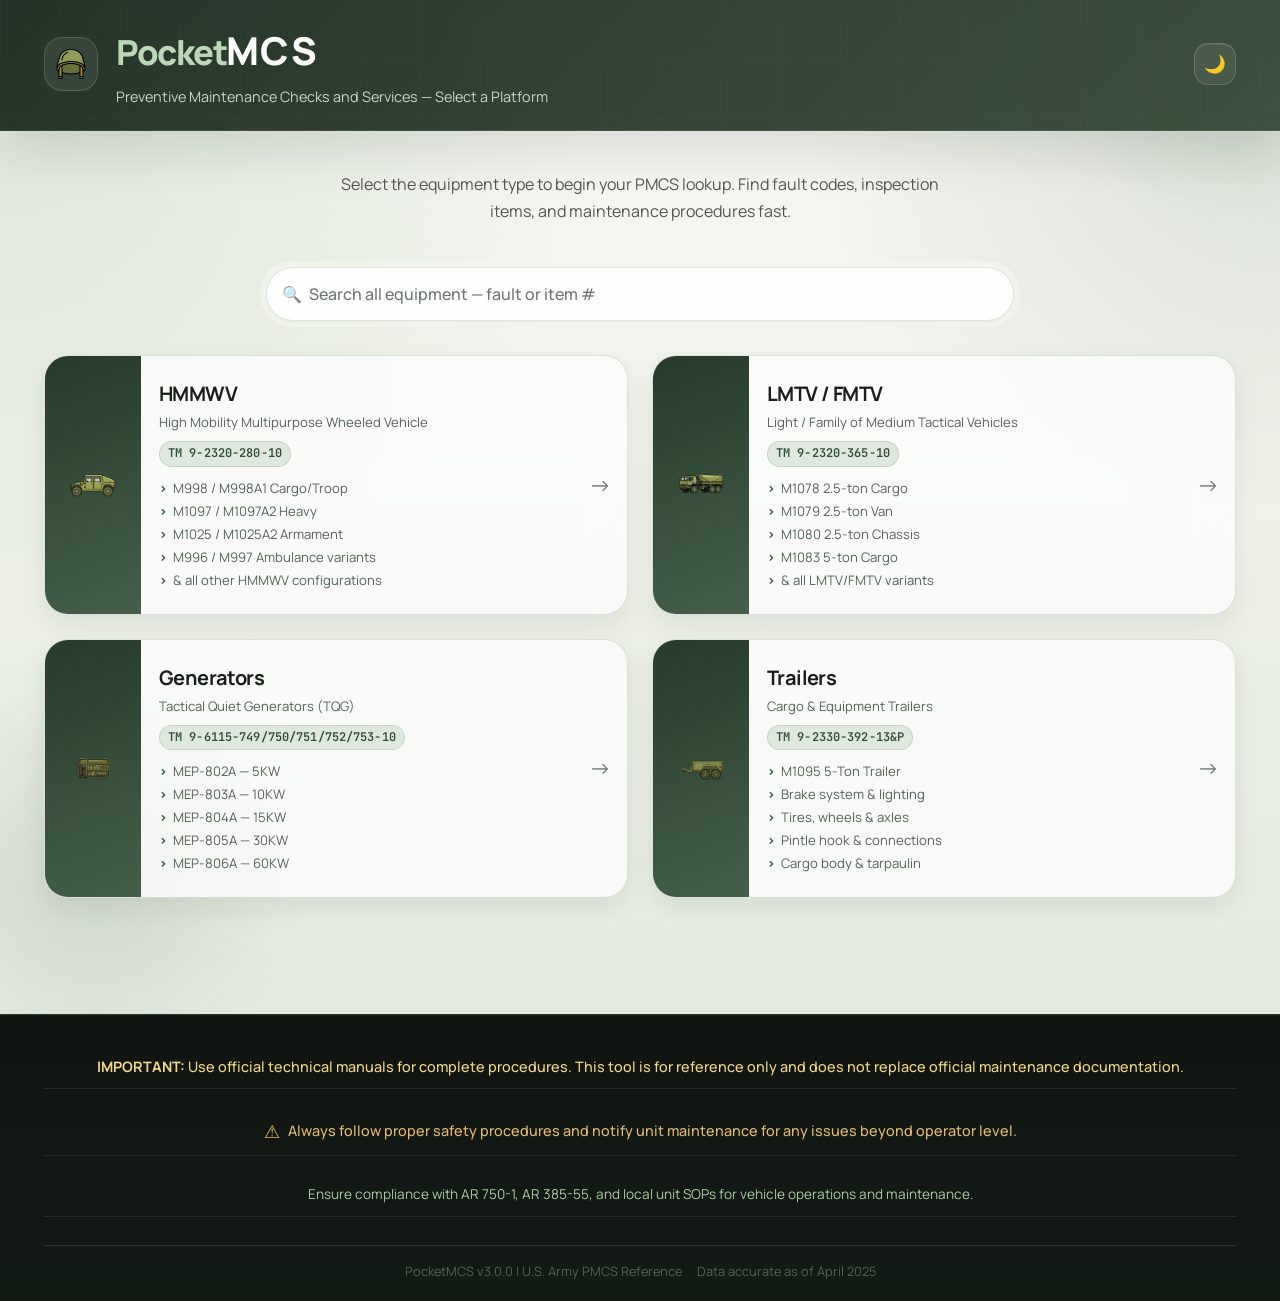
==== commit edb68e9c: "Rebuild search and navigation as a mobile-first webapp - Compact sticky search bar with quick interv" ====
--- a/index.html
+++ b/index.html
@@ -3,12 +3,23 @@
 
 <head>
     <meta charset="UTF-8">
-    <meta name="viewport" content="width=device-width, initial-scale=1.0">
+    <meta name="viewport" content="width=device-width, initial-scale=1, viewport-fit=cover">
     <title>PocketMCS</title>
+    <meta name="description" content="Pocket PMCS reference for HMMWV, LMTV/FMTV, Tactical Quiet Generators and M1095 trailers — find item numbers fast.">
+    <meta name="theme-color" content="#1e3424">
+    <meta name="mobile-web-app-capable" content="yes">
+    <meta name="apple-mobile-web-app-capable" content="yes">
+    <meta name="apple-mobile-web-app-status-bar-style" content="default">
+    <meta name="apple-mobile-web-app-title" content="PocketMCS">
+    <link rel="manifest" href="manifest.webmanifest">
+    <link rel="icon" href="icons/icon-192.png" type="image/png">
+    <link rel="apple-touch-icon" href="icons/apple-touch-icon.png">
     <link rel="stylesheet" href="styles.css">
+    <link rel="stylesheet" href="ui.css">
 </head>
 
-<body>
+<body class="home-page">
+    <script>try{var d=localStorage.getItem('pocketmcs-darkmode');if(d==='true'||(d===null&&window.matchMedia&&matchMedia('(prefers-color-scheme: dark)').matches))document.body.classList.add('dark-mode')}catch(e){}</script>
     <!-- Header -->
     <header class="header">
         <div class="container">
@@ -33,6 +44,18 @@
             <div class="home-intro">
                 <p>Select the equipment type to begin your PMCS lookup. Find fault codes, inspection items, and maintenance procedures fast.</p>
             </div>
+
+            <div class="home-search" role="search">
+                <div class="searchbar">
+                    <span class="searchbar-icon" aria-hidden="true">🔍</span>
+                    <input type="search" id="globalSearch" class="home-search-input" enterkeyhint="search" autocomplete="off"
+                        autocorrect="off" autocapitalize="off" spellcheck="false" placeholder="Search all equipment — fault or item #"
+                        aria-label="Search all equipment by fault, part, or item number" aria-controls="globalResults">
+                    <button class="searchbar-clear" id="globalClear" type="button" aria-label="Clear search" hidden>✕</button>
+                </div>
+            </div>
+
+            <div class="home-results" id="globalResults" aria-live="polite" hidden></div>
 
             <div class="category-grid">
 
@@ -138,25 +161,15 @@
                     </p>
                 </div>
                 <div class="footer-bottom">
-                    <p class="footer-version">PocketMCS v2.0.0 | U.S. Army PMCS Reference</p>
+                    <p class="footer-version">PocketMCS v3.0.0 | U.S. Army PMCS Reference</p>
                     <p class="footer-update">Data accurate as of April 2025</p>
                 </div>
             </div>
         </div>
     </footer>
-<script>
-(function(){
-    if(localStorage.getItem('pocketmcs-darkmode')==='true') document.body.classList.add('dark-mode');
-    var btn=document.getElementById('darkModeToggle');
-    if(btn) btn.addEventListener('click',function(){
-        document.body.classList.toggle('dark-mode');
-        localStorage.setItem('pocketmcs-darkmode',document.body.classList.contains('dark-mode'));
-        btn.textContent=document.body.classList.contains('dark-mode')?'☀️':'🌙';
-        btn.title=document.body.classList.contains('dark-mode')?'Switch to Light Mode':'Switch to Dark Mode';
-    });
-    if(localStorage.getItem('pocketmcs-darkmode')==='true'&&btn) btn.textContent='☀️';
-})();
-</script>
+    <script src="js/search.js"></script>
+    <script src="js/shell.js"></script>
+    <script src="js/home.js"></script>
 </body>
 
 </html>
--- a/styles.css
+++ b/styles.css
@@ -150,181 +150,6 @@
     }
 }
 
-/* Search Section - Enhanced for Mobile Scroll Behavior */
-.search-section {
-    background: white;
-    padding: 20px 0;
-    box-shadow: 0 2px 5px rgba(0, 0, 0, 0.1);
-    position: sticky;
-    top: 0;
-    z-index: 100;
-    width: 100%;
-    overflow-x: hidden;
-    transition: transform 0.3s cubic-bezier(0.4, 0, 0.2, 1);
-    will-change: transform;
-}
-
-/* Mobile-specific sticky behavior */
-@media (max-width: 767px) {
-
-    /* Keep the main header in normal flow */
-    .header {
-        position: relative;
-        z-index: 1;
-    }
-
-    /* Search section starts as normal sticky */
-    .search-section {
-        position: sticky;
-        top: 0;
-        transition: transform 0.4s cubic-bezier(0.25, 0.46, 0.45, 0.94);
-        z-index: 100;
-        transform: translateY(0);
-    }
-
-    /* Enhanced styling when sticky behavior activates */
-    .search-section.sticky-active {
-        backdrop-filter: blur(10px);
-        -webkit-backdrop-filter: blur(10px);
-        background: rgba(255, 255, 255, 0.95);
-        border-bottom: 1px solid rgba(0, 0, 0, 0.1);
-        box-shadow: 0 2px 10px rgba(0, 0, 0, 0.1);
-    }
-
-    /* Hidden state when scrolling down */
-    .search-section.scroll-hidden {
-        transform: translateY(-100%);
-    }
-
-    /* Visible state when scrolling up with enhanced shadow */
-    .search-section.scroll-visible {
-        transform: translateY(0);
-        backdrop-filter: blur(15px);
-        -webkit-backdrop-filter: blur(15px);
-        background: rgba(255, 255, 255, 0.98);
-        box-shadow: 0 4px 20px rgba(0, 0, 0, 0.15);
-        border-bottom: 1px solid rgba(0, 0, 0, 0.15);
-    }
-
-    /* Smooth transition for all transform changes */
-    .search-section * {
-        transition: all 0.3s ease;
-    }
-
-    /* Main content padding remains normal */
-    .main-content {
-        padding-top: 30px;
-    }
-}
-
-.search-controls {
-    display: grid;
-    grid-template-columns: 1fr;
-    gap: 15px;
-    width: 100%;
-}
-
-.search-input-container {
-    position: relative;
-    width: 100%;
-}
-
-.search-input-container input {
-    width: 100%;
-    padding: 12px 45px 12px 15px;
-    border: 2px solid #e0e0e0;
-    border-radius: 8px;
-    font-size: 16px;
-    transition: border-color 0.3s ease;
-    box-sizing: border-box;
-}
-
-.search-input-container input:focus {
-    outline: none;
-    border-color: #2d5a3d;
-}
-
-.search-icon {
-    position: absolute;
-    right: 15px;
-    top: 50%;
-    transform: translateY(-50%);
-    color: #666;
-    font-size: 1.2rem;
-}
-
-/* Filter Controls Row */
-.filter-controls {
-    display: grid;
-    grid-template-columns: 1fr;
-    gap: 15px;
-    width: 100%;
-}
-
-/* Vehicle Filter */
-#vehicleFilter {
-    padding: 12px 15px;
-    border: 2px solid #e0e0e0;
-    border-radius: 8px;
-    font-size: 16px;
-    background: white;
-    cursor: pointer;
-    font-weight: 500;
-    width: 100%;
-    box-sizing: border-box;
-}
-
-#vehicleFilter:focus {
-    outline: none;
-    border-color: #2d5a3d;
-    box-shadow: 0 0 0 3px rgba(45, 90, 61, 0.1);
-}
-
-#vehicleFilter optgroup {
-    font-weight: 600;
-    color: #2d5a3d;
-    font-style: normal;
-    background-color: #f8f9fa;
-}
-
-#vehicleFilter option {
-    font-weight: 400;
-    color: #333;
-    padding: 8px 12px;
-}
-
-#systemFilter {
-    padding: 12px 15px;
-    border: 2px solid #e0e0e0;
-    border-radius: 8px;
-    font-size: 16px;
-    background: white;
-    cursor: pointer;
-    width: 100%;
-    box-sizing: border-box;
-}
-
-#systemFilter:focus {
-    outline: none;
-    border-color: #2d5a3d;
-}
-
-#intervalFilter {
-    padding: 12px 15px;
-    border: 2px solid #e0e0e0;
-    border-radius: 8px;
-    font-size: 16px;
-    background: white;
-    cursor: pointer;
-    width: 100%;
-    box-sizing: border-box;
-}
-
-#intervalFilter:focus {
-    outline: none;
-    border-color: #2d5a3d;
-}
-
 /* Vehicle Information Section */
 .vehicle-info-section {
     background: linear-gradient(135deg, #e8f5e8, #f1f8e9);
@@ -1189,52 +1014,12 @@
 
 /* Desktop Responsive Breakpoints */
 @media (min-width: 768px) {
-    .search-controls {
-        grid-template-columns: 2fr 1fr;
-        gap: 15px;
-    }
-
-    .filter-controls {
-        grid-template-columns: 1fr 1fr 1fr 1fr;
-        gap: 15px;
-    }
-
-    .info-btn {
-        width: auto;
-        justify-content: flex-start;
-    }
-
     .copy-btn {
         width: auto;
     }
 
-    /* Reset mobile scroll behavior on desktop */
-    .search-section {
-        position: sticky !important;
-        transform: none !important;
-        background: white !important;
-        backdrop-filter: none !important;
-        -webkit-backdrop-filter: none !important;
-        border-bottom: none !important;
-    }
-
-    .main-content {
-        padding-top: 30px !important;
-    }
-
     .vehicle-info-section {
         margin-top: 0 !important;
-    }
-}
-
-@media (min-width: 1024px) {
-    .search-controls {
-        grid-template-columns: 2fr 1fr 1fr 1fr 1fr;
-        align-items: start;
-    }
-
-    .filter-controls {
-        display: contents;
     }
 }
 
@@ -1256,10 +1041,6 @@
 
     .header-text p {
         font-size: 0.8rem;
-    }
-
-    .search-section {
-        padding: 15px 0;
     }
 
     .vehicle-info-header {
@@ -1341,10 +1122,6 @@
         font-size: 1.5rem;
     }
 
-    .search-input-container input {
-        font-size: 16px;
-        /* Prevents zoom on iOS */
-    }
 }
 
 /* ========================================
@@ -1526,54 +1303,6 @@
 
 .dark-mode {
     background-color: #121212;
-    color: #e0e0e0;
-}
-
-.dark-mode .search-section {
-    background: #1e1e1e;
-    box-shadow: 0 2px 5px rgba(0,0,0,0.4);
-}
-
-.dark-mode .search-section.sticky-active,
-.dark-mode .search-section.scroll-visible {
-    background: rgba(30,30,30,0.97) !important;
-}
-
-.dark-mode .search-input-container input {
-    background: #2d2d2d;
-    border-color: #444;
-    color: #e0e0e0;
-}
-
-.dark-mode .search-input-container input::placeholder {
-    color: #777;
-}
-
-.dark-mode .search-input-container input:focus {
-    border-color: #4caf50;
-}
-
-.dark-mode #vehicleFilter,
-.dark-mode #systemFilter,
-.dark-mode #intervalFilter {
-    background: #2d2d2d;
-    border-color: #444;
-    color: #e0e0e0;
-}
-
-.dark-mode #vehicleFilter:focus,
-.dark-mode #systemFilter:focus,
-.dark-mode #intervalFilter:focus {
-    border-color: #4caf50;
-}
-
-.dark-mode #vehicleFilter optgroup {
-    background-color: #2d2d2d;
-    color: #81c784;
-}
-
-.dark-mode #vehicleFilter option {
-    background: #2d2d2d;
     color: #e0e0e0;
 }
 
@@ -2569,7 +2298,6 @@
 .btn,
 .copy-btn,
 .info-btn,
-.search-section,
 .vehicle-info-section,
 .inspection-strip,
 .tm-link,
@@ -2660,61 +2388,6 @@
     transform: translateY(-1px);
 }
 
-.search-section {
-    background: var(--surface);
-    border-bottom: 1px solid var(--border);
-    box-shadow: var(--shadow-sm);
-    backdrop-filter: var(--blur);
-    -webkit-backdrop-filter: var(--blur);
-}
-
-.search-section.sticky-active,
-.search-section.scroll-visible {
-    background: var(--surface-strong) !important;
-    border-bottom-color: var(--border-strong);
-    box-shadow: var(--shadow-md);
-}
-
-.search-controls,
-.filter-controls {
-    gap: 14px;
-}
-
-.search-input-container input,
-#vehicleFilter,
-#systemFilter,
-#intervalFilter {
-    min-height: 52px;
-    border: 1px solid var(--border);
-    border-radius: 16px;
-    background: var(--surface-strong);
-    color: var(--text);
-    box-shadow: inset 0 1px 0 rgba(255, 255, 255, 0.4);
-}
-
-.search-input-container input::placeholder {
-    color: var(--text-muted);
-}
-
-.search-input-container input:hover,
-#vehicleFilter:hover,
-#systemFilter:hover,
-#intervalFilter:hover {
-    border-color: var(--border-strong);
-}
-
-.search-input-container input:focus,
-#vehicleFilter:focus,
-#systemFilter:focus,
-#intervalFilter:focus {
-    border-color: rgba(126, 163, 125, 0.88);
-    box-shadow: 0 0 0 4px rgba(126, 163, 125, 0.15), inset 0 1px 0 rgba(255, 255, 255, 0.45);
-}
-
-.search-icon {
-    color: var(--text-soft);
-}
-
 .vehicle-info-section,
 .item-card,
 .no-results,
@@ -3170,10 +2843,6 @@
     border-bottom-color: rgba(185, 209, 180, 0.08);
 }
 
-.dark-mode .search-input-container input,
-.dark-mode #vehicleFilter,
-.dark-mode #systemFilter,
-.dark-mode #intervalFilter,
 .dark-mode .btn-secondary,
 .dark-mode .copy-value,
 .dark-mode .procedure-content,
@@ -3246,21 +2915,42 @@
     }
 
     .header-content {
+        display: grid;
+        grid-template-columns: 1fr auto 1fr;
         gap: 12px;
         min-height: auto;
+        align-items: start;
+    }
+
+    .back-btn {
+        grid-column: 1;
+        grid-row: 1;
+        justify-self: start;
+    }
+
+    .dark-mode-toggle {
+        grid-column: 3;
+        grid-row: 1;
+        justify-self: end;
+        margin-left: 0;
     }
 
     .header-icon {
+        grid-column: 2;
+        grid-row: 2;
+        justify-self: center;
         width: 3rem;
         height: 3rem;
     }
 
+    .header-text {
+        grid-column: 1 / -1;
+        grid-row: 3;
+        text-align: center;
+    }
+
     .title-pmcs {
         font-size: clamp(2rem, 8vw, 2.35rem);
-    }
-
-    .search-section {
-        padding: 14px 0;
     }
 
     .item-card,
@@ -3286,14 +2976,26 @@
     }
 
     .inspection-actions {
-        grid-template-columns: 1fr;
+        grid-template-columns: repeat(3, minmax(0, 1fr));
+        gap: 8px;
+        padding: 10px 12px calc(10px + env(safe-area-inset-bottom, 0px));
     }
 
     .insp-action-btn {
-        min-height: 62px;
-        flex-direction: row;
+        min-height: 52px;
+        padding: 10px 6px;
+        flex-direction: column;
         justify-content: center;
-        gap: 10px;
+        gap: 2px;
+    }
+
+    .insp-btn-icon {
+        font-size: 1.2rem;
+        line-height: 1;
+    }
+
+    .insp-btn-label {
+        display: none;
     }
 
     .summary-stats {
@@ -3319,7 +3021,10 @@
 /* Print Styles */
 @media print {
 
-    .search-section,
+    .appbar,
+    .index-rail,
+    .fab,
+    .snackbar,
     .copy-btn,
     .modal,
     .vehicle-info-section {
--- a/ui.css
+++ b/ui.css
@@ -0,0 +1,1929 @@
+/* ========================================
+   POCKETMCS APP UI
+   Mobile-first navigation, search and list components.
+   Loaded after styles.css and built on its design tokens.
+   ======================================== */
+
+:root {
+    --ease-emphasized: cubic-bezier(0.2, 0, 0, 1);
+    --ease-decel: cubic-bezier(0, 0, 0, 1);
+    --ease-spring: cubic-bezier(0.32, 0.72, 0, 1);
+    --dur-1: 150ms;
+    --dur-2: 250ms;
+    --dur-3: 350ms;
+    --appbar-h: 64px;
+    --chips-h: 50px;
+    --appbar-bg: rgba(242, 246, 238, 0.82);
+    --search-bg: rgba(255, 255, 255, 0.92);
+    --state-layer: #2f4f36;
+    --on-accent: #f6faf5;
+    --mark-bg: rgba(242, 196, 92, 0.42);
+    --status-deadline: #d0473a;
+    --status-conditional: #d99a22;
+    --status-ok: #4c9a58;
+    --iv-before: #2f6f96;
+    --iv-during: #b07a1c;
+    --iv-after: #6a5f93;
+    --iv-weekly: #3f7c49;
+    --iv-monthly: #a35a75;
+}
+
+.dark-mode {
+    --appbar-bg: rgba(14, 19, 15, 0.82);
+    --search-bg: rgba(30, 38, 31, 0.9);
+    --state-layer: #c9dcc4;
+    --on-accent: #081108;
+    --mark-bg: rgba(242, 205, 127, 0.3);
+    --status-deadline: #f0857a;
+    --status-conditional: #f2cd7f;
+    --status-ok: #8fd19a;
+    --iv-before: #99c7e7;
+    --iv-during: #f0cf8f;
+    --iv-after: #c7b5ee;
+    --iv-weekly: #a9d6ad;
+    --iv-monthly: #e8b7c8;
+}
+
+/* ---------- Base / touch polish ---------- */
+
+html {
+    scroll-behavior: auto;
+    scroll-padding-top: calc(var(--appbar-h) + var(--chips-h) + 8px);
+    -webkit-tap-highlight-color: transparent;
+    -webkit-text-size-adjust: 100%;
+}
+
+html.is-scroll-locked,
+html.is-scroll-locked body {
+    overflow: hidden;
+}
+
+button,
+a,
+input,
+.chip {
+    touch-action: manipulation;
+}
+
+body.theme-transition,
+body.theme-transition * {
+    transition: background-color 300ms ease, color 300ms ease, border-color 300ms ease !important;
+}
+
+.skip-link {
+    position: absolute;
+    left: 12px;
+    top: -60px;
+    z-index: 3000;
+    padding: 10px 16px;
+    border-radius: 12px;
+    background: var(--accent);
+    color: var(--on-accent);
+    font-weight: 700;
+    text-decoration: none;
+}
+
+.skip-link:focus {
+    top: 12px;
+}
+
+mark {
+    background: var(--mark-bg);
+    color: inherit;
+    border-radius: 4px;
+    padding: 0 1px;
+}
+
+[hidden] {
+    display: none !important;
+}
+
+/* ---------- Large header (Apple-style large title) ---------- */
+
+.header {
+    padding-top: calc(18px + env(safe-area-inset-top, 0px));
+    padding-bottom: 20px;
+}
+
+.header .header-text p {
+    color: rgba(227, 236, 225, 0.86);
+}
+
+.header-sentinel {
+    height: 1px;
+    margin-top: -1px;
+}
+
+@media (max-width: 767px) {
+    .header {
+        padding-top: calc(12px + env(safe-area-inset-top, 0px));
+        padding-bottom: 16px;
+    }
+
+    .header-content {
+        align-items: center;
+        row-gap: 6px;
+    }
+
+    .header-icon {
+        grid-row: 1;
+    }
+
+    .header-text {
+        grid-row: 2;
+    }
+
+    .title-pmcs {
+        font-size: clamp(1.9rem, 8vw, 2.2rem);
+        margin-bottom: 2px;
+    }
+
+    .header-text p {
+        font-size: 0.8rem;
+        line-height: 1.45;
+    }
+}
+
+/* ---------- Sticky app bar ---------- */
+
+.appbar {
+    position: sticky;
+    top: 0;
+    z-index: 300;
+    /* The chip row overlays content so hiding it never shifts the page. */
+    margin-bottom: calc(-1 * var(--chips-h));
+}
+
+.appbar-top,
+.appbar-chips {
+    background: var(--appbar-bg);
+    -webkit-backdrop-filter: saturate(180%) blur(20px);
+    backdrop-filter: saturate(180%) blur(20px);
+}
+
+.appbar-top {
+    position: relative;
+    z-index: 2;
+    border-bottom: 1px solid transparent;
+    transition: border-color var(--dur-2) ease, box-shadow var(--dur-2) ease;
+}
+
+.appbar.chips-hidden.is-condensed .appbar-top {
+    border-bottom-color: var(--border);
+    box-shadow: 0 6px 20px rgba(20, 30, 21, 0.08);
+}
+
+.appbar-row {
+    display: flex;
+    align-items: center;
+    gap: 8px;
+    height: 64px;
+    padding: 0 env(safe-area-inset-right, 0px) 0 env(safe-area-inset-left, 0px);
+}
+
+.appbar-back {
+    flex: none;
+    width: 0;
+    height: 44px;
+    margin-right: -8px;
+    display: inline-flex;
+    align-items: center;
+    justify-content: center;
+    overflow: hidden;
+    border-radius: 14px;
+    color: var(--text);
+    font-size: 1.35rem;
+    font-weight: 700;
+    text-decoration: none;
+    opacity: 0;
+    visibility: hidden;
+    transition:
+        width var(--dur-3) var(--ease-emphasized),
+        margin var(--dur-3) var(--ease-emphasized),
+        opacity var(--dur-2) ease,
+        visibility 0s linear var(--dur-3),
+        background-color var(--dur-1) ease;
+}
+
+.appbar.is-condensed .appbar-back {
+    width: 44px;
+    margin-right: 0;
+    opacity: 1;
+    visibility: visible;
+    transition-delay: 0s;
+}
+
+.appbar-back:hover {
+    background: rgba(127, 144, 127, 0.14);
+}
+
+.appbar-progress {
+    position: absolute;
+    left: 0;
+    right: 0;
+    bottom: -1px;
+    height: 2px;
+    background: linear-gradient(90deg, var(--accent-bright), var(--accent));
+    transform: scaleX(0);
+    transform-origin: left center;
+    opacity: 0;
+    transition: opacity var(--dur-2) ease;
+    pointer-events: none;
+}
+
+.appbar.is-condensed .appbar-progress {
+    opacity: 1;
+}
+
+/* M3 search bar */
+.searchbar {
+    position: relative;
+    flex: 1;
+    min-width: 0;
+    height: 48px;
+    display: flex;
+    align-items: center;
+    border-radius: var(--radius-pill);
+    background: var(--search-bg);
+    border: 1px solid var(--border);
+    box-shadow: 0 1px 2px rgba(20, 30, 21, 0.05), inset 0 1px 0 rgba(255, 255, 255, 0.5);
+    transition: border-color var(--dur-2) ease, box-shadow var(--dur-2) ease;
+}
+
+.searchbar:focus-within {
+    border-color: var(--accent-bright);
+    box-shadow: 0 0 0 4px rgba(126, 163, 125, 0.2);
+}
+
+.searchbar-icon {
+    position: absolute;
+    left: 15px;
+    font-size: 1rem;
+    line-height: 1;
+    opacity: 0.75;
+    pointer-events: none;
+}
+
+#searchInput,
+.home-search-input {
+    width: 100%;
+    height: 100%;
+    min-width: 0;
+    padding: 0 44px 0 42px;
+    border: 0;
+    border-radius: inherit;
+    background: transparent;
+    color: var(--text);
+    font: 500 16px/1 'Manrope', 'Segoe UI', sans-serif;
+    -webkit-appearance: none;
+    appearance: none;
+    outline: none;
+    text-overflow: ellipsis;
+}
+
+#searchInput:placeholder-shown,
+.home-search-input:placeholder-shown {
+    padding-right: 12px;
+}
+
+#searchInput:focus-visible,
+.home-search-input:focus-visible {
+    outline: none;
+}
+
+#searchInput::placeholder,
+.home-search-input::placeholder {
+    color: var(--text-muted);
+    opacity: 1;
+}
+
+#searchInput::-webkit-search-cancel-button,
+#searchInput::-webkit-search-decoration,
+.home-search-input::-webkit-search-cancel-button {
+    -webkit-appearance: none;
+    display: none;
+}
+
+.searchbar-clear {
+    position: absolute;
+    right: 6px;
+    width: 36px;
+    height: 36px;
+    display: inline-flex;
+    align-items: center;
+    justify-content: center;
+    border: 0;
+    border-radius: 50%;
+    background: transparent;
+    color: var(--text-soft);
+    font-size: 0.95rem;
+    cursor: pointer;
+}
+
+.searchbar-clear:hover {
+    background: rgba(127, 144, 127, 0.16);
+}
+
+.filter-btn {
+    position: relative;
+    flex: none;
+    height: 48px;
+    min-width: 48px;
+    padding: 0 16px;
+    display: inline-flex;
+    align-items: center;
+    justify-content: center;
+    gap: 8px;
+    border-radius: var(--radius-pill);
+    border: 1px solid var(--border);
+    background: var(--search-bg);
+    color: var(--text);
+    font: 700 0.9rem 'Manrope', sans-serif;
+    cursor: pointer;
+}
+
+.filter-btn svg {
+    width: 20px;
+    height: 20px;
+    fill: none;
+    stroke: currentColor;
+    stroke-width: 2;
+    stroke-linecap: round;
+}
+
+.filter-btn.is-active {
+    background: var(--accent-soft);
+    border-color: var(--border-strong);
+    color: var(--accent);
+}
+
+.filter-badge {
+    position: absolute;
+    top: -3px;
+    right: -3px;
+    min-width: 20px;
+    height: 20px;
+    padding: 0 5px;
+    display: inline-flex;
+    align-items: center;
+    justify-content: center;
+    border-radius: 10px;
+    background: var(--accent);
+    color: var(--on-accent);
+    font-size: 0.72rem;
+    font-weight: 800;
+    border: 2px solid var(--bg-strong);
+}
+
+@media (max-width: 479px) {
+    .filter-btn {
+        padding: 0;
+        width: 48px;
+    }
+
+    .filter-btn-label {
+        display: none;
+    }
+}
+
+/* Chip row (slides under the search row while scrolling down) */
+.appbar-chips {
+    position: relative;
+    z-index: 1;
+    border-bottom: 1px solid var(--border);
+    box-shadow: 0 6px 20px rgba(20, 30, 21, 0.06);
+    transition: transform var(--dur-3) var(--ease-emphasized), opacity var(--dur-2) ease;
+}
+
+.appbar.chips-hidden .appbar-chips {
+    transform: translateY(-100%);
+    opacity: 0;
+    pointer-events: none;
+}
+
+.chiprow {
+    display: flex;
+    align-items: center;
+    gap: 8px;
+    height: 50px;
+    padding-bottom: 6px;
+    overflow-x: auto;
+    overscroll-behavior-x: contain;
+    scrollbar-width: none;
+    -webkit-mask-image: linear-gradient(90deg, #000 calc(100% - 28px), transparent);
+    mask-image: linear-gradient(90deg, #000 calc(100% - 28px), transparent);
+}
+
+.chiprow::-webkit-scrollbar {
+    display: none;
+}
+
+.chip-group {
+    display: contents;
+}
+
+.chip {
+    position: relative;
+    flex: none;
+    height: 34px;
+    padding: 0 13px;
+    display: inline-flex;
+    align-items: center;
+    gap: 6px;
+    overflow: hidden;
+    border-radius: 10px;
+    border: 1px solid var(--border-strong);
+    background: var(--surface-strong);
+    color: var(--text-soft);
+    font: 700 0.84rem 'Manrope', sans-serif;
+    white-space: nowrap;
+    cursor: pointer;
+}
+
+.chip::after,
+.row-head::after,
+.radio-option::after,
+.panel-item::after,
+.jump-cell::after,
+.segment::after,
+.home-result::after {
+    content: '';
+    position: absolute;
+    inset: 0;
+    background: var(--state-layer);
+    opacity: 0;
+    transition: opacity var(--dur-1) ease;
+    pointer-events: none;
+}
+
+@media (hover: hover) {
+    .chip:hover::after,
+    .row-head:hover::after,
+    .radio-option:hover::after,
+    .panel-item:hover::after,
+    .jump-cell:hover::after,
+    .segment:hover::after,
+    .home-result:hover::after {
+        opacity: 0.06;
+    }
+}
+
+.chip:active::after,
+.row-head:active::after,
+.radio-option:active::after,
+.panel-item:active::after,
+.jump-cell:active::after,
+.segment:active::after,
+.home-result:active::after {
+    opacity: 0.12;
+}
+
+.chip.is-selected {
+    background: var(--accent);
+    border-color: transparent;
+    color: var(--on-accent);
+}
+
+.chip.is-selected .chip-dot {
+    box-shadow: 0 0 0 2px rgba(255, 255, 255, 0.55);
+}
+
+.chip:disabled {
+    opacity: 0.4;
+    cursor: default;
+}
+
+.chip.is-removable span[aria-hidden] {
+    font-size: 0.72rem;
+    opacity: 0.85;
+}
+
+.chip-dot,
+.section-dot {
+    flex: none;
+    width: 8px;
+    height: 8px;
+    border-radius: 50%;
+    border: 0;
+    padding: 0;
+}
+
+.chip-dot.interval-before,
+.section-dot.interval-before { background: var(--iv-before) !important; }
+.chip-dot.interval-during,
+.section-dot.interval-during { background: var(--iv-during) !important; }
+.chip-dot.interval-after,
+.section-dot.interval-after { background: var(--iv-after) !important; }
+.chip-dot.interval-weekly,
+.section-dot.interval-weekly { background: var(--iv-weekly) !important; }
+.chip-dot.interval-monthly,
+.section-dot.interval-monthly { background: var(--iv-monthly) !important; }
+
+.chip-divider {
+    flex: none;
+    width: 1px;
+    height: 22px;
+    background: var(--border-strong);
+}
+
+.chip-hash {
+    font-family: 'JetBrains Mono', monospace;
+    font-weight: 800;
+    color: var(--accent);
+}
+
+.chip.is-selected .chip-hash {
+    color: inherit;
+}
+
+.chip-img {
+    width: 16px;
+    height: 16px;
+    object-fit: contain;
+}
+
+.dark-mode .chip-img,
+.dark-mode .panel-item-img {
+    filter: invert(0.9);
+}
+
+.chip-inspect {
+    display: none;
+}
+
+@media (max-width: 767px) {
+    .chip-inspect {
+        display: inline-flex;
+    }
+
+    .equipment-page .inspection-strip {
+        display: none;
+    }
+}
+
+/* Search suggestion panel */
+.search-panel {
+    position: absolute;
+    left: 0;
+    right: 0;
+    top: var(--appbar-h);
+    z-index: 3;
+    max-height: calc(100dvh - var(--appbar-h) - 16px);
+    overflow-y: auto;
+    overscroll-behavior: contain;
+    padding: 6px max(16px, calc((100% - 1240px) / 2 + 24px)) 18px;
+    background: var(--surface-solid);
+    border-bottom: 1px solid var(--border);
+    border-radius: 0 0 24px 24px;
+    box-shadow: var(--shadow-md);
+    animation: panel-in var(--dur-2) var(--ease-decel);
+}
+
+.search-panel.is-compact {
+    padding-top: 10px;
+    padding-bottom: 10px;
+    border-radius: 0 0 18px 18px;
+    box-shadow: var(--shadow-sm);
+}
+
+@keyframes panel-in {
+    from { opacity: 0; transform: translateY(-8px); }
+}
+
+.appbar.has-scrim::after {
+    content: '';
+    position: fixed;
+    inset: 0;
+    z-index: -1;
+    background: rgba(10, 14, 11, 0.36);
+    animation: fade-in var(--dur-2) ease;
+}
+
+@keyframes fade-in {
+    from { opacity: 0; }
+}
+
+.panel-section + .panel-section {
+    margin-top: 6px;
+}
+
+.panel-heading {
+    display: flex;
+    align-items: center;
+    justify-content: space-between;
+    padding: 10px 2px 8px;
+    font-size: 0.72rem;
+    font-weight: 800;
+    letter-spacing: 0.08em;
+    text-transform: uppercase;
+    color: var(--text-muted);
+}
+
+.panel-list {
+    display: flex;
+    flex-direction: column;
+}
+
+.panel-item {
+    position: relative;
+    display: flex;
+    align-items: center;
+    gap: 12px;
+    width: 100%;
+    min-height: 46px;
+    padding: 0 10px;
+    overflow: hidden;
+    border: 0;
+    border-radius: 12px;
+    background: transparent;
+    color: var(--text);
+    font: 600 0.95rem 'Manrope', sans-serif;
+    text-align: left;
+    cursor: pointer;
+}
+
+.panel-item-img {
+    width: 18px;
+    height: 18px;
+    opacity: 0.55;
+}
+
+.panel-chips {
+    display: flex;
+    flex-wrap: wrap;
+    gap: 8px;
+}
+
+.panel-chips.is-scroller {
+    flex-wrap: nowrap;
+    overflow-x: auto;
+    scrollbar-width: none;
+}
+
+.panel-chips.is-scroller::-webkit-scrollbar {
+    display: none;
+}
+
+.panel-link {
+    border: 0;
+    background: none;
+    color: var(--accent);
+    font: 800 0.82rem 'Manrope', sans-serif;
+    letter-spacing: 0;
+    text-transform: none;
+    padding: 6px 10px;
+    border-radius: 10px;
+    cursor: pointer;
+}
+
+.panel-link:hover {
+    background: var(--accent-soft);
+}
+
+.panel-tip {
+    margin-top: 14px;
+    font-size: 0.82rem;
+    color: var(--text-muted);
+}
+
+kbd {
+    display: inline-block;
+    min-width: 22px;
+    padding: 1px 6px;
+    border-radius: 6px;
+    border: 1px solid var(--border-strong);
+    background: var(--surface-strong);
+    font: 700 0.78rem 'JetBrains Mono', monospace;
+    text-align: center;
+    color: var(--text);
+}
+
+/* ---------- Main content ---------- */
+
+.equipment-page .main-content {
+    padding-top: calc(var(--chips-h) + 14px);
+    min-height: 70vh;
+}
+
+.variant-banner {
+    display: flex;
+    align-items: center;
+    gap: 12px;
+    margin-bottom: 14px;
+    padding: 12px 12px 12px 14px;
+    border-radius: 20px;
+    background: var(--surface);
+    border: 1px solid var(--border);
+    box-shadow: var(--shadow-sm);
+    animation: rise-in var(--dur-3) var(--ease-emphasized);
+}
+
+.variant-banner-icon {
+    flex: none;
+    width: 44px;
+    height: 44px;
+    display: grid;
+    place-items: center;
+    border-radius: 14px;
+    background: linear-gradient(160deg, rgba(31, 52, 35, 0.97), rgba(53, 82, 58, 0.92));
+}
+
+.variant-banner-icon img {
+    width: 32px;
+    height: 32px;
+    object-fit: contain;
+}
+
+.variant-banner-text {
+    flex: 1;
+    min-width: 0;
+    display: flex;
+    flex-direction: column;
+    line-height: 1.35;
+}
+
+.variant-banner-text strong {
+    color: var(--text);
+    font-size: 0.92rem;
+}
+
+.variant-banner-text span {
+    color: var(--text-soft);
+    font-size: 0.8rem;
+}
+
+.variant-banner .stat-badge {
+    flex: none;
+}
+
+.variant-banner-info {
+    flex: none;
+    width: 36px;
+    height: 36px;
+    border-radius: 50%;
+    border: 1px solid var(--border);
+    background: transparent;
+    color: var(--text-soft);
+    font-size: 1.05rem;
+    cursor: pointer;
+}
+
+@media (max-width: 479px) {
+    .variant-banner .stat-badge {
+        display: none;
+    }
+}
+
+@keyframes rise-in {
+    from { opacity: 0; transform: translateY(8px); }
+}
+
+.results-meta {
+    display: flex;
+    align-items: baseline;
+    justify-content: space-between;
+    gap: 12px;
+    padding: 2px 4px 10px;
+    font-size: 0.86rem;
+    color: var(--text-soft);
+}
+
+.results-meta strong {
+    color: var(--text);
+    font-variant-numeric: tabular-nums;
+}
+
+.results-meta-hint {
+    flex: none;
+    font-size: 0.75rem;
+    color: var(--text-muted);
+}
+
+.results-list {
+    display: flex;
+    flex-direction: column;
+    gap: 22px;
+    outline: none;
+}
+
+/* Sticky interval section headers */
+.section-header {
+    position: sticky;
+    top: calc(var(--appbar-h) + var(--chips-h));
+    z-index: 5;
+    display: flex;
+    align-items: center;
+    gap: 9px;
+    margin: 0 -4px 8px;
+    padding: 9px 8px;
+    font-size: 0.74rem;
+    font-weight: 800;
+    letter-spacing: 0.09em;
+    text-transform: uppercase;
+    color: var(--text-soft);
+    transition: top var(--dur-3) var(--ease-emphasized);
+}
+
+.section-header::before {
+    content: '';
+    position: absolute;
+    inset: 0;
+    z-index: -1;
+    border-radius: 14px;
+    background: var(--appbar-bg);
+    -webkit-backdrop-filter: saturate(180%) blur(16px);
+    backdrop-filter: saturate(180%) blur(16px);
+}
+
+.appbar.chips-hidden ~ .main-content .section-header {
+    top: var(--appbar-h);
+}
+
+.section-count {
+    margin-left: auto;
+    min-width: 26px;
+    padding: 2px 8px;
+    border-radius: var(--radius-pill);
+    background: var(--surface-strong);
+    border: 1px solid var(--border);
+    color: var(--text-soft);
+    font: 700 0.72rem 'JetBrains Mono', monospace;
+    letter-spacing: 0;
+    text-align: center;
+}
+
+/* Inset grouped list */
+.item-list {
+    overflow: hidden;
+    border-radius: 22px;
+    background: var(--surface-strong);
+    border: 1px solid var(--border);
+    box-shadow: var(--shadow-sm);
+}
+
+.item-row {
+    position: relative;
+    scroll-margin-top: calc(var(--appbar-h) + var(--chips-h) + 48px);
+}
+
+.item-row:not([hidden]) ~ .item-row:not([hidden]) {
+    border-top: 1px solid var(--border);
+}
+
+.row-head {
+    position: relative;
+    display: grid;
+    grid-template-columns: auto minmax(0, 1fr) auto auto;
+    align-items: center;
+    gap: 12px;
+    width: 100%;
+    min-height: 66px;
+    padding: 11px 14px 11px 12px;
+    overflow: hidden;
+    border: 0;
+    background: transparent;
+    color: inherit;
+    font: inherit;
+    text-align: left;
+    cursor: pointer;
+}
+
+.row-head:focus-visible {
+    outline: 2px solid var(--accent-bright);
+    outline-offset: -3px;
+    border-radius: 18px;
+}
+
+.item-row.is-specific .row-head {
+    box-shadow: inset 3px 0 0 var(--accent-bright);
+}
+
+.row-num {
+    min-width: 48px;
+    height: 36px;
+    padding: 0 10px;
+    display: inline-flex;
+    flex-direction: column;
+    align-items: center;
+    justify-content: center;
+    border-radius: 12px;
+    background: var(--accent-soft);
+    color: var(--accent);
+    font: 800 0.98rem/1 'JetBrains Mono', monospace;
+    font-variant-numeric: tabular-nums;
+    letter-spacing: -0.02em;
+}
+
+.row-num small {
+    margin-top: 2px;
+    font-size: 0.56rem;
+    font-weight: 700;
+    opacity: 0.75;
+}
+
+.row-text {
+    min-width: 0;
+    display: flex;
+    flex-direction: column;
+    gap: 3px;
+}
+
+.row-title {
+    display: -webkit-box;
+    -webkit-line-clamp: 2;
+    -webkit-box-orient: vertical;
+    overflow: hidden;
+    color: var(--text);
+    font-size: 0.98rem;
+    font-weight: 700;
+    line-height: 1.3;
+    letter-spacing: -0.01em;
+}
+
+.row-meta {
+    display: flex;
+    align-items: center;
+    min-width: 0;
+    font-size: 0.78rem;
+    color: var(--text-muted);
+    white-space: nowrap;
+}
+
+.row-meta-rest {
+    overflow: hidden;
+    text-overflow: ellipsis;
+}
+
+.row-interval {
+    flex: none;
+    padding: 1px 7px;
+    border-radius: var(--radius-pill);
+    border: 1px solid transparent;
+    font-size: 0.7rem;
+    font-weight: 800;
+    text-transform: uppercase;
+    letter-spacing: 0.03em;
+}
+
+.row-specific {
+    color: var(--accent);
+    font-weight: 700;
+}
+
+.row-match {
+    font-size: 0.8rem;
+    color: var(--text-soft);
+    overflow: hidden;
+    text-overflow: ellipsis;
+    white-space: nowrap;
+}
+
+.row-status {
+    width: 10px;
+    height: 10px;
+    border-radius: 50%;
+    box-shadow: 0 0 0 3px var(--surface-strong);
+}
+
+.status-deadline { background: var(--status-deadline); }
+.status-conditional { background: var(--status-conditional); }
+.status-na { background: var(--status-ok); }
+
+.row-chevron {
+    width: 22px;
+    height: 22px;
+    display: grid;
+    place-items: center;
+    color: var(--text-muted);
+    transition: transform var(--dur-3) var(--ease-emphasized);
+}
+
+.row-chevron::before {
+    content: '';
+    width: 8px;
+    height: 8px;
+    margin-top: -4px;
+    border-right: 2px solid currentColor;
+    border-bottom: 2px solid currentColor;
+    transform: rotate(45deg);
+}
+
+.item-row.is-open .row-chevron {
+    transform: rotate(180deg);
+    color: var(--accent);
+}
+
+/* Expand/collapse in place (no JS measuring) */
+.row-body {
+    display: grid;
+    grid-template-rows: 0fr;
+    transition: grid-template-rows var(--dur-3) var(--ease-emphasized);
+}
+
+.item-row.is-open .row-body {
+    grid-template-rows: 1fr;
+}
+
+.row-body-inner {
+    min-height: 0;
+    overflow: hidden;
+}
+
+.row-detail {
+    padding: 2px 16px 18px;
+    opacity: 0;
+    transform: translateY(-6px);
+    transition: opacity var(--dur-2) ease, transform var(--dur-3) var(--ease-emphasized);
+}
+
+.item-row.is-open .row-detail {
+    opacity: 1;
+    transform: none;
+}
+
+.item-row:not(.is-open) .row-detail {
+    visibility: hidden;
+    transition: opacity var(--dur-1) ease, transform var(--dur-1) ease, visibility 0s linear var(--dur-3);
+}
+
+.row-badges {
+    display: flex;
+    flex-wrap: wrap;
+    gap: 6px;
+    margin-bottom: 16px;
+}
+
+.row-badges > * {
+    font-size: 0.74rem;
+    padding: 4px 10px;
+}
+
+.row-detail .procedure-section {
+    margin-bottom: 14px;
+}
+
+.row-detail .procedure-title {
+    font-size: 0.86rem;
+}
+
+.row-detail .procedure-content {
+    font-size: 0.92rem;
+    line-height: 1.6;
+}
+
+.proc-warning { color: #d9661c; }
+.proc-caution { color: #e08a00; }
+.proc-note { color: #2d7fc4; }
+.dark-mode .proc-note { color: #8cc4ef; }
+
+.row-actions {
+    display: flex;
+    flex-wrap: wrap;
+    gap: 10px;
+    margin-top: 4px;
+}
+
+.row-actions .copy-btn {
+    flex: 1 1 200px;
+    margin: 0;
+}
+
+.item-row.is-pulsing .row-head::after {
+    animation: row-pulse 1.6s var(--ease-decel);
+}
+
+@keyframes row-pulse {
+    0%, 20% { opacity: 0.16; background: var(--accent-bright); }
+    100% { opacity: 0; }
+}
+
+/* Buttons */
+.btn-filled,
+.btn-tonal {
+    display: inline-flex;
+    align-items: center;
+    justify-content: center;
+    gap: 6px;
+    border-radius: var(--radius-pill);
+    font-family: 'Manrope', sans-serif;
+    text-decoration: none;
+    cursor: pointer;
+}
+
+.btn-filled {
+    width: 100%;
+    min-height: 52px;
+    border: 0;
+    background: var(--accent);
+    color: var(--on-accent);
+    font-size: 1rem;
+    font-weight: 800;
+    box-shadow: 0 10px 24px rgba(27, 43, 29, 0.16);
+}
+
+.btn-tonal {
+    min-height: 44px;
+    padding: 0 18px;
+    border: 1px solid var(--border);
+    background: var(--accent-soft);
+    color: var(--accent);
+    font-size: 0.88rem;
+    font-weight: 700;
+}
+
+.btn-tonal.is-primary {
+    background: var(--accent);
+    border-color: transparent;
+    color: var(--on-accent);
+}
+
+.no-results-sub {
+    margin-top: -6px;
+    font-size: 0.9rem;
+}
+
+.no-results-actions {
+    display: flex;
+    flex-wrap: wrap;
+    justify-content: center;
+    gap: 10px;
+    margin-top: 18px;
+}
+
+/* ---------- Fast-scroll index rail ---------- */
+
+.index-rail {
+    position: fixed;
+    right: max(4px, env(safe-area-inset-right, 0px));
+    top: calc(var(--appbar-h) + var(--chips-h) + 16px);
+    bottom: calc(92px + env(safe-area-inset-bottom, 0px));
+    z-index: 150;
+    width: 30px;
+    display: flex;
+    touch-action: none;
+    user-select: none;
+    -webkit-user-select: none;
+    opacity: 0;
+    transform: translateX(8px);
+    pointer-events: none;
+    transition: opacity var(--dur-2) ease, transform var(--dur-3) var(--ease-emphasized);
+}
+
+.appbar:not(.is-condensed) ~ .index-rail {
+    opacity: 0 !important;
+    pointer-events: none !important;
+}
+
+.index-rail.is-active {
+    opacity: 1;
+    transform: none;
+    pointer-events: auto;
+}
+
+@media (hover: hover) and (min-width: 1100px) {
+    .index-rail {
+        opacity: 0.85;
+        transform: none;
+        pointer-events: auto;
+    }
+}
+
+.rail-track {
+    flex: 1;
+    display: flex;
+    flex-direction: column;
+    align-items: center;
+    justify-content: space-between;
+    padding: 8px 0;
+    border-radius: var(--radius-pill);
+    background: var(--surface-strong);
+    border: 1px solid var(--border);
+    box-shadow: var(--shadow-sm);
+    -webkit-backdrop-filter: var(--blur);
+    backdrop-filter: var(--blur);
+    color: var(--text-soft);
+    font: 800 0.62rem/1 'JetBrains Mono', monospace;
+    cursor: ns-resize;
+}
+
+.rail-bubble {
+    position: absolute;
+    right: 44px;
+    top: 0;
+    min-width: 60px;
+    height: 60px;
+    padding: 0 12px;
+    display: grid;
+    place-items: center;
+    border-radius: 30px 30px 6px 30px;
+    background: var(--accent);
+    color: var(--on-accent);
+    font: 800 1.25rem 'JetBrains Mono', monospace;
+    box-shadow: var(--shadow-md);
+    opacity: 0;
+    transform: translateY(-50%) scale(0.6);
+    transform-origin: right center;
+    transition: opacity var(--dur-1) ease, transform var(--dur-2) var(--ease-emphasized);
+    pointer-events: none;
+}
+
+.index-rail.is-dragging .rail-bubble {
+    opacity: 1;
+    transform: translateY(-50%) scale(1);
+}
+
+/* ---------- FAB ---------- */
+
+.fab {
+    position: fixed;
+    right: calc(16px + env(safe-area-inset-right, 0px));
+    bottom: calc(20px + env(safe-area-inset-bottom, 0px));
+    z-index: 160;
+    width: 54px;
+    height: 54px;
+    border: 0;
+    border-radius: 18px;
+    background: var(--accent);
+    color: var(--on-accent);
+    font-size: 1.35rem;
+    font-weight: 800;
+    box-shadow: var(--shadow-md);
+    cursor: pointer;
+    opacity: 0;
+    transform: translateY(24px) scale(0.8);
+    pointer-events: none;
+    transition: opacity var(--dur-2) ease, transform var(--dur-3) var(--ease-emphasized);
+}
+
+.fab.is-visible {
+    opacity: 1;
+    transform: none;
+    pointer-events: auto;
+}
+
+/* ---------- Snackbar ---------- */
+
+.snackbar {
+    position: fixed;
+    left: 50%;
+    bottom: calc(20px + env(safe-area-inset-bottom, 0px));
+    z-index: 2000;
+    min-height: 48px;
+    max-width: min(560px, calc(100% - 32px));
+    padding: 8px 8px 8px 18px;
+    display: flex;
+    align-items: center;
+    gap: 12px;
+    border-radius: 14px;
+    background: #1c261e;
+    color: #eef3ea;
+    font-size: 0.9rem;
+    font-weight: 600;
+    box-shadow: var(--shadow-lg);
+    opacity: 0;
+    transform: translate(-50%, 24px);
+    pointer-events: none;
+    transition: opacity var(--dur-2) ease, transform var(--dur-3) var(--ease-emphasized);
+}
+
+.snackbar.is-visible {
+    opacity: 1;
+    transform: translate(-50%, 0);
+    pointer-events: auto;
+}
+
+.snackbar-text {
+    flex: 1;
+    padding: 6px 0;
+}
+
+.snackbar-action {
+    border: 0;
+    border-radius: 10px;
+    background: transparent;
+    color: #b9d8b7;
+    font: 800 0.88rem 'Manrope', sans-serif;
+    padding: 10px 12px;
+    cursor: pointer;
+}
+
+/* ---------- Bottom sheets ---------- */
+
+.sheet {
+    position: fixed;
+    inset: 0;
+    z-index: 1100;
+    display: flex;
+    align-items: flex-end;
+    justify-content: center;
+}
+
+.sheet-scrim {
+    position: absolute;
+    inset: 0;
+    background: rgba(10, 14, 11, 0.45);
+    opacity: 0;
+    transition: opacity var(--dur-3) ease;
+}
+
+.sheet.is-open .sheet-scrim {
+    opacity: 1;
+}
+
+.sheet-panel {
+    position: relative;
+    width: 100%;
+    max-width: 640px;
+    max-height: min(88dvh, 860px);
+    display: flex;
+    flex-direction: column;
+    padding-bottom: env(safe-area-inset-bottom, 0px);
+    border-radius: 28px 28px 0 0;
+    background: var(--surface-solid);
+    box-shadow: var(--shadow-lg);
+    transform: translateY(100%);
+    transition: transform 440ms var(--ease-spring);
+    overscroll-behavior: contain;
+}
+
+.sheet.is-open .sheet-panel {
+    transform: translateY(0);
+}
+
+.sheet-panel.is-dragging {
+    transition: none;
+}
+
+.sheet-handle {
+    display: flex;
+    justify-content: center;
+    padding: 10px 0 2px;
+    touch-action: none;
+    cursor: grab;
+}
+
+.sheet-handle span {
+    width: 36px;
+    height: 4px;
+    border-radius: 2px;
+    background: var(--border-strong);
+}
+
+.sheet-header {
+    display: flex;
+    align-items: center;
+    gap: 6px;
+    padding: 4px 14px 8px 22px;
+    touch-action: none;
+}
+
+.sheet-title {
+    flex: 1;
+    color: var(--text);
+    font-size: 1.25rem;
+    font-weight: 800;
+    letter-spacing: -0.02em;
+}
+
+.sheet-close {
+    width: 40px;
+    height: 40px;
+    border: 0;
+    border-radius: 50%;
+    background: transparent;
+    color: var(--text-soft);
+    font-size: 1rem;
+    cursor: pointer;
+}
+
+.sheet-close:hover {
+    background: rgba(127, 144, 127, 0.14);
+}
+
+.sheet-body {
+    flex: 1;
+    min-height: 0;
+    overflow-y: auto;
+    overscroll-behavior: contain;
+    padding: 6px 22px 18px;
+}
+
+.sheet-footer {
+    padding: 12px 22px 16px;
+    border-top: 1px solid var(--border);
+}
+
+.sheet-footer:empty {
+    display: none;
+}
+
+.sheet-footer .btn-tonal {
+    width: 100%;
+}
+
+@media (min-width: 768px) {
+    .sheet {
+        align-items: center;
+    }
+
+    .sheet-panel {
+        width: min(560px, calc(100% - 48px));
+        max-height: 82vh;
+        padding-bottom: 0;
+        border-radius: 28px;
+        opacity: 0;
+        transform: translateY(24px) scale(0.97);
+        transition: transform var(--dur-3) var(--ease-emphasized), opacity var(--dur-2) ease;
+    }
+
+    .sheet.is-open .sheet-panel {
+        opacity: 1;
+        transform: none;
+    }
+
+    .sheet-handle {
+        display: none;
+    }
+
+    .sheet-header {
+        padding-top: 18px;
+    }
+}
+
+.sheet-section + .sheet-section {
+    margin-top: 22px;
+}
+
+.sheet-label {
+    display: flex;
+    align-items: center;
+    gap: 8px;
+    margin-bottom: 10px;
+    color: var(--text-muted);
+    font-size: 0.74rem;
+    font-weight: 800;
+    letter-spacing: 0.08em;
+    text-transform: uppercase;
+}
+
+.sheet-label-count {
+    font-family: 'JetBrains Mono', monospace;
+    letter-spacing: 0;
+    opacity: 0.8;
+}
+
+.segmented {
+    display: flex;
+    overflow: hidden;
+    border: 1px solid var(--border-strong);
+    border-radius: var(--radius-pill);
+}
+
+.segment {
+    position: relative;
+    flex: 1 1 0;
+    min-width: 0;
+    min-height: 42px;
+    padding: 0 4px;
+    overflow: hidden;
+    border: 0;
+    border-left: 1px solid var(--border-strong);
+    background: transparent;
+    color: var(--text-soft);
+    font: 700 0.8rem 'Manrope', sans-serif;
+    cursor: pointer;
+}
+
+.segment:first-child {
+    border-left: 0;
+}
+
+.segment.is-selected {
+    background: var(--accent-soft);
+    color: var(--accent);
+}
+
+.segment.is-selected::before {
+    content: '✓ ';
+}
+
+@media (max-width: 400px) {
+    .segment.is-selected::before {
+        content: '';
+    }
+}
+
+.chip-wrap {
+    display: flex;
+    flex-wrap: wrap;
+    gap: 8px;
+}
+
+.chip-count {
+    font: 700 0.7rem 'JetBrains Mono', monospace;
+    opacity: 0.7;
+}
+
+.radio-list {
+    display: flex;
+    flex-direction: column;
+    overflow: hidden;
+    border-radius: 18px;
+    border: 1px solid var(--border);
+    background: var(--surface-strong);
+}
+
+.radio-group-label {
+    padding: 12px 16px 6px;
+    background: var(--surface-muted);
+    border-top: 1px solid var(--border);
+    color: var(--text-muted);
+    font-size: 0.7rem;
+    font-weight: 800;
+    letter-spacing: 0.07em;
+    text-transform: uppercase;
+}
+
+.radio-option {
+    position: relative;
+    display: flex;
+    align-items: center;
+    gap: 14px;
+    min-height: 52px;
+    padding: 0 16px;
+    overflow: hidden;
+    border: 0;
+    border-top: 1px solid var(--border);
+    background: transparent;
+    color: var(--text);
+    font: 600 0.92rem 'Manrope', sans-serif;
+    text-align: left;
+    cursor: pointer;
+}
+
+.radio-list > .radio-option:first-child {
+    border-top: 0;
+}
+
+.radio-group-label + .radio-option {
+    border-top: 0;
+}
+
+.radio-mark {
+    flex: none;
+    width: 20px;
+    height: 20px;
+    display: grid;
+    place-items: center;
+    border-radius: 50%;
+    border: 2px solid var(--text-muted);
+    transition: border-color var(--dur-1) ease;
+}
+
+.radio-option.is-selected .radio-mark {
+    border-color: var(--accent);
+}
+
+.radio-option.is-selected .radio-mark::after {
+    content: '';
+    width: 10px;
+    height: 10px;
+    border-radius: 50%;
+    background: var(--accent);
+    animation: pop-in var(--dur-2) var(--ease-emphasized);
+}
+
+@keyframes pop-in {
+    from { transform: scale(0); }
+}
+
+.radio-text {
+    flex: 1;
+    min-width: 0;
+}
+
+.radio-count {
+    color: var(--text-muted);
+    font: 700 0.78rem 'JetBrains Mono', monospace;
+}
+
+/* Go-to-item grid */
+.jump-grid {
+    display: grid;
+    grid-template-columns: repeat(auto-fill, minmax(58px, 1fr));
+    gap: 8px;
+}
+
+.jump-cell {
+    position: relative;
+    height: 50px;
+    display: flex;
+    flex-direction: column;
+    align-items: center;
+    justify-content: center;
+    overflow: hidden;
+    border-radius: 14px;
+    border: 1px solid var(--border);
+    background: var(--surface-strong);
+    color: var(--text);
+    font: 800 0.95rem/1 'JetBrains Mono', monospace;
+    box-shadow: inset 0 -3px 0 var(--edge, var(--accent-bright));
+    cursor: pointer;
+}
+
+.jump-cell small {
+    margin-top: 3px;
+    font-size: 0.56rem;
+    color: var(--text-muted);
+}
+
+.interval-edge-before { --edge: var(--iv-before); }
+.interval-edge-during { --edge: var(--iv-during); }
+.interval-edge-after { --edge: var(--iv-after); }
+.interval-edge-weekly { --edge: var(--iv-weekly); }
+.interval-edge-monthly { --edge: var(--iv-monthly); }
+
+/* ---------- Modals: animated, bottom-sheet style on phones ---------- */
+
+.modal {
+    opacity: 0;
+    transition: opacity var(--dur-2) ease;
+}
+
+.modal.is-open {
+    opacity: 1;
+}
+
+.modal .modal-content {
+    transform: translateY(16px) scale(0.98);
+    transition: transform var(--dur-3) var(--ease-emphasized);
+}
+
+.modal.is-open .modal-content {
+    transform: none;
+}
+
+@media (max-width: 767px) {
+    .modal {
+        align-items: flex-end;
+        padding: 0;
+    }
+
+    .modal .modal-content {
+        width: 100%;
+        max-width: none;
+        max-height: 90dvh;
+        margin: 0;
+        border-radius: 26px 26px 0 0;
+        transform: translateY(100%);
+        transition: transform 420ms var(--ease-spring);
+    }
+
+    .modal .modal-body {
+        max-height: none;
+    }
+
+    .modal .modal-footer {
+        padding-bottom: calc(16px + env(safe-area-inset-bottom, 0px));
+        box-shadow: none;
+        background: transparent;
+        border-radius: 0;
+    }
+}
+
+/* ---------- Inspection mode transitions ---------- */
+
+.inspection-overlay {
+    opacity: 0;
+    transform: translateY(16px);
+    transition: opacity var(--dur-2) ease, transform var(--dur-3) var(--ease-emphasized);
+}
+
+.inspection-overlay.is-open {
+    opacity: 1;
+    transform: none;
+}
+
+.inspection-topbar {
+    padding-top: env(safe-area-inset-top, 0px);
+}
+
+.insp-enter {
+    animation: insp-in var(--dur-3) var(--ease-emphasized);
+}
+
+@keyframes insp-in {
+    from { opacity: 0; transform: translateX(28px); }
+}
+
+.insp-summary-btn {
+    width: 100%;
+    margin-top: 10px;
+    padding: 12px;
+}
+
+/* ---------- Dark mode adjustments ---------- */
+
+.dark-mode .chip.is-selected,
+.dark-mode .btn-filled,
+.dark-mode .btn-tonal.is-primary,
+.dark-mode .fab,
+.dark-mode .filter-badge,
+.dark-mode .rail-bubble {
+    background: var(--accent-bright);
+    color: #081108;
+}
+
+.dark-mode .searchbar {
+    box-shadow: inset 0 1px 0 rgba(255, 255, 255, 0.03);
+}
+
+/* Readable interval tags on dark surfaces */
+.dark-mode .interval-before { background: rgba(153, 199, 231, 0.14); }
+.dark-mode .interval-during { background: rgba(240, 207, 143, 0.14); }
+.dark-mode .interval-after { background: rgba(199, 181, 238, 0.15); }
+.dark-mode .interval-weekly { background: rgba(169, 214, 173, 0.14); }
+.dark-mode .interval-monthly { background: rgba(232, 183, 200, 0.14); }
+
+/* ---------- Desktop refinements ---------- */
+
+@media (min-width: 768px) {
+    .appbar-row {
+        height: 72px;
+        gap: 12px;
+    }
+
+    .searchbar {
+        height: 52px;
+    }
+
+    .filter-btn {
+        height: 52px;
+    }
+
+    .row-head {
+        padding-left: 16px;
+        padding-right: 18px;
+        min-height: 70px;
+    }
+
+    .row-detail {
+        padding: 4px 22px 22px 76px;
+    }
+}
+
+/* ---------- Home: global search + platform cards ---------- */
+
+.home-search {
+    position: sticky;
+    top: 0;
+    z-index: 50;
+    margin: 0 -16px 22px;
+    padding: 10px 16px;
+    background: var(--appbar-bg);
+    -webkit-backdrop-filter: saturate(180%) blur(20px);
+    backdrop-filter: saturate(180%) blur(20px);
+}
+
+.home-search .searchbar {
+    height: 54px;
+    max-width: 720px;
+    margin: 0 auto;
+}
+
+.home-results {
+    max-width: 820px;
+    margin: 0 auto;
+    display: flex;
+    flex-direction: column;
+    gap: 22px;
+    animation: rise-in var(--dur-3) var(--ease-emphasized);
+}
+
+.home-group-head {
+    display: flex;
+    align-items: center;
+    gap: 12px;
+    margin-bottom: 10px;
+    padding: 0 4px;
+}
+
+.home-group-title {
+    flex: 1;
+    min-width: 0;
+    display: flex;
+    flex-direction: column;
+    line-height: 1.3;
+}
+
+.home-group-title strong {
+    color: var(--text);
+    font-size: 1.02rem;
+}
+
+.home-group-title small {
+    color: var(--text-muted);
+    font-size: 0.76rem;
+    font-weight: 600;
+}
+
+.home-result {
+    position: relative;
+    display: grid;
+    grid-template-columns: auto minmax(0, 1fr) auto auto;
+    align-items: center;
+    gap: 12px;
+    min-height: 66px;
+    padding: 11px 14px 11px 12px;
+    overflow: hidden;
+    color: inherit;
+    text-decoration: none;
+}
+
+.home-result + .home-result {
+    border-top: 1px solid var(--border);
+}
+
+.home-result:focus-visible {
+    outline: 2px solid var(--accent-bright);
+    outline-offset: -3px;
+    border-radius: 18px;
+}
+
+.row-chevron.is-forward {
+    transform: rotate(-90deg);
+}
+
+.home-group-more {
+    display: flex;
+    justify-content: center;
+    align-items: center;
+    gap: 6px;
+    min-height: 44px;
+    margin-top: 8px;
+    border-radius: var(--radius-pill);
+    color: var(--accent);
+    font-weight: 800;
+    font-size: 0.9rem;
+    text-decoration: none;
+}
+
+.home-group-more:hover {
+    background: var(--accent-soft);
+}
+
+@media (max-width: 767px) {
+    .home-main {
+        padding-top: 18px;
+    }
+
+    .home-intro {
+        margin-bottom: 14px;
+    }
+
+    .home-intro p {
+        font-size: 0.92rem;
+    }
+
+    .category-grid {
+        gap: 12px;
+    }
+
+    .category-card {
+        min-height: 0;
+    }
+
+    .category-icon-wrap {
+        width: 84px;
+    }
+
+    .category-body {
+        padding: 16px 14px;
+    }
+
+    .category-subtitle {
+        font-size: 0.82rem;
+        margin-bottom: 6px;
+    }
+
+    .category-models {
+        display: none;
+    }
+}
+
+.category-card:active {
+    transform: scale(0.985);
+}
+
+@media (min-width: 768px) {
+    .home-search {
+        max-width: 760px;
+        margin: 0 auto 28px;
+        padding: 6px;
+        border-radius: var(--radius-pill);
+    }
+
+    .home-search .searchbar {
+        max-width: none;
+    }
+}
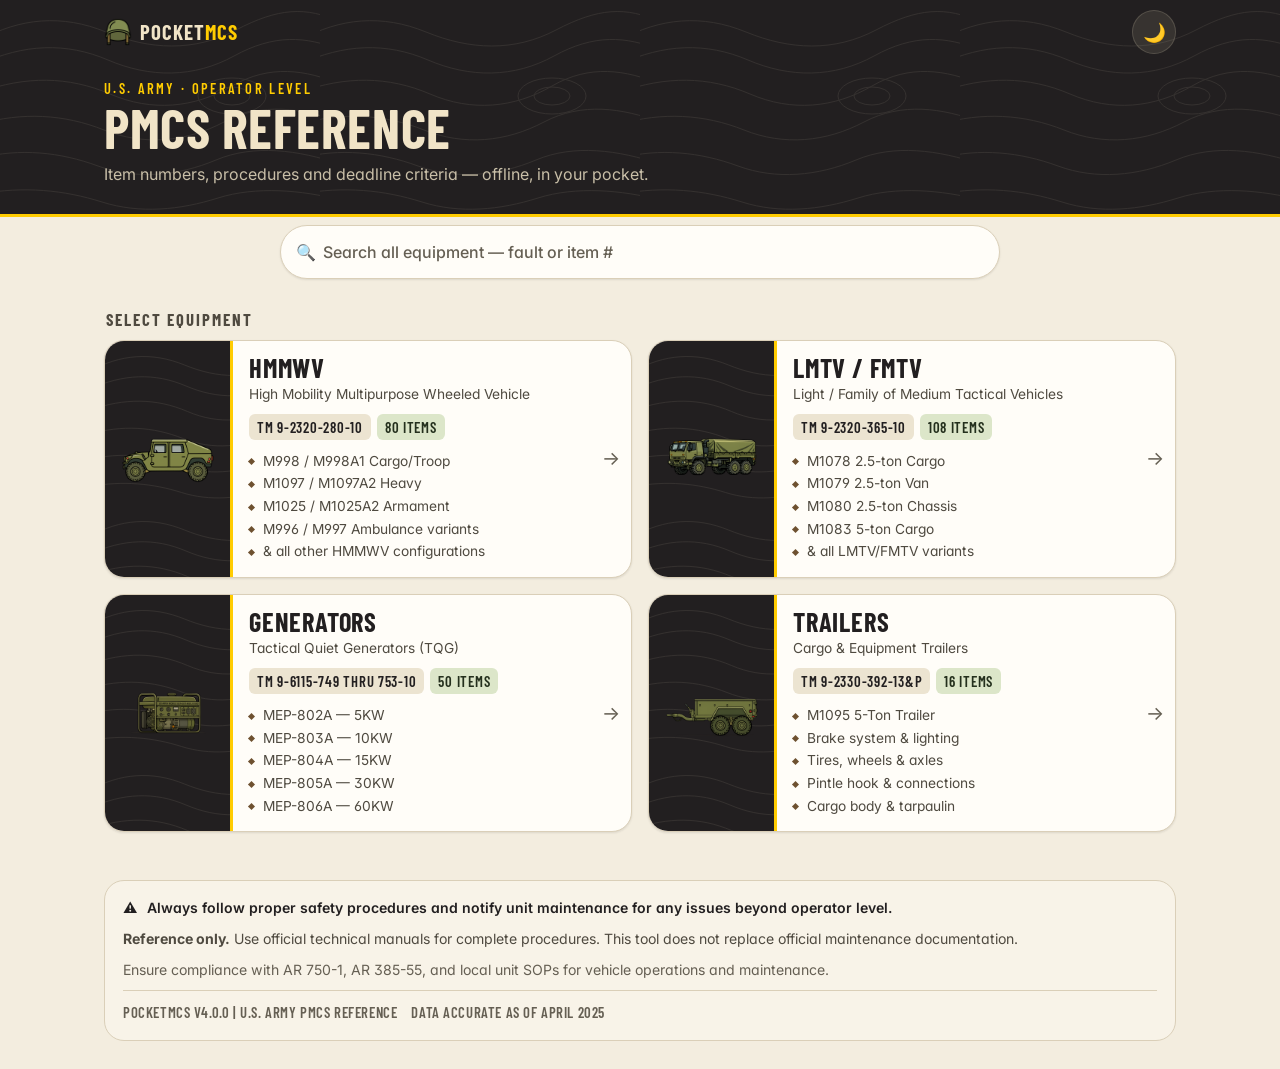
==== commit 0c020c8c: "Redesign UI: Field Manual design system (Apple x M3 x Army) - New token-based design system (css/tok" ====
--- a/index.html
+++ b/index.html
@@ -6,7 +6,7 @@
     <meta name="viewport" content="width=device-width, initial-scale=1, viewport-fit=cover">
     <title>PocketMCS</title>
     <meta name="description" content="Pocket PMCS reference for HMMWV, LMTV/FMTV, Tactical Quiet Generators and M1095 trailers — find item numbers fast.">
-    <meta name="theme-color" content="#1e3424">
+    <meta name="theme-color" content="#221F20">
     <meta name="mobile-web-app-capable" content="yes">
     <meta name="apple-mobile-web-app-capable" content="yes">
     <meta name="apple-mobile-web-app-status-bar-style" content="default">
@@ -14,26 +14,29 @@
     <link rel="manifest" href="manifest.webmanifest">
     <link rel="icon" href="icons/icon-192.png" type="image/png">
     <link rel="apple-touch-icon" href="icons/apple-touch-icon.png">
-    <link rel="stylesheet" href="styles.css">
-    <link rel="stylesheet" href="ui.css">
+    <link rel="preconnect" href="https://fonts.googleapis.com">
+    <link rel="preconnect" href="https://fonts.gstatic.com" crossorigin>
+    <link rel="stylesheet" href="https://fonts.googleapis.com/css2?family=Barlow+Condensed:wght@600;700&family=Inter:wght@400;500;600;700&display=swap">
+    <link rel="stylesheet" href="css/tokens.css">
+    <link rel="stylesheet" href="css/base.css">
+    <link rel="stylesheet" href="css/components.css">
 </head>
 
 <body class="home-page">
-    <script>try{var d=localStorage.getItem('pocketmcs-darkmode');if(d==='true'||(d===null&&window.matchMedia&&matchMedia('(prefers-color-scheme: dark)').matches))document.body.classList.add('dark-mode')}catch(e){}</script>
-    <!-- Header -->
-    <header class="header">
+    <script>try{if(localStorage.getItem('pocketmcs-darkmode')==='true')document.body.classList.add('dark-mode')}catch(e){}</script>
+    <header class="masthead masthead-home">
         <div class="container">
-            <div class="header-content">
-                <div class="header-icon">
-                    <img src="images/military-hat.png" alt="Military" class="header-icon-img">
-                </div>
-                <div class="header-text">
-                    <h1 class="title-pmcs">
-                        <span class="pocket">Pocket</span><span class="mcs">MCS</span>
-                    </h1>
-                    <p>Preventive Maintenance Checks and Services &mdash; Select a Platform</p>
-                </div>
-                <button id="darkModeToggle" class="dark-mode-toggle" title="Toggle Dark Mode" aria-label="Toggle dark mode" aria-pressed="false">🌙</button>
+            <div class="masthead-bar">
+                <a href="index.html" class="wordmark" aria-label="PocketMCS home" aria-current="page">
+                    <img src="images/military-hat.png" alt="" class="wordmark-icon">
+                    <span class="wordmark-text">Pocket<b>MCS</b></span>
+                </a>
+                <button id="darkModeToggle" class="masthead-btn dark-mode-toggle" type="button" title="Toggle Dark Mode" aria-label="Toggle dark mode" aria-pressed="false">🌙</button>
+            </div>
+            <div class="masthead-hero">
+                <p class="masthead-eyebrow">U.S. Army · Operator Level</p>
+                <h1 class="masthead-title">PMCS Reference</h1>
+                <p class="masthead-sub">Item numbers, procedures and deadline criteria — offline, in your pocket.</p>
             </div>
         </div>
     </header>
@@ -41,10 +44,6 @@
     <!-- Category Selection -->
     <main class="home-main">
         <div class="container">
-            <div class="home-intro">
-                <p>Select the equipment type to begin your PMCS lookup. Find fault codes, inspection items, and maintenance procedures fast.</p>
-            </div>
-
             <div class="home-search" role="search">
                 <div class="searchbar">
                     <span class="searchbar-icon" aria-hidden="true">🔍</span>
@@ -57,16 +56,17 @@
 
             <div class="home-results" id="globalResults" aria-live="polite" hidden></div>
 
-            <div class="category-grid">
+            <h2 class="home-section-label" id="equipmentLabel">Select equipment</h2>
+            <div class="category-grid" aria-labelledby="equipmentLabel">
 
                 <a href="humvee.html" class="category-card">
                     <div class="category-icon-wrap">
                         <img src="images/humvee.png" alt="HMMWV" class="category-img">
                     </div>
                     <div class="category-body">
-                        <h2 class="category-title">HMMWV</h2>
+                        <h3 class="category-title">HMMWV</h3>
                         <p class="category-subtitle">High Mobility Multipurpose Wheeled Vehicle</p>
-                        <p class="category-tm">TM 9-2320-280-10</p>
+                        <p class="category-meta"><span class="category-tm">TM 9-2320-280-10</span><span class="category-count">80 items</span></p>
                         <ul class="category-models">
                             <li>M998 / M998A1 Cargo/Troop</li>
                             <li>M1097 / M1097A2 Heavy</li>
@@ -83,9 +83,9 @@
                         <img src="images/lmtv.png" alt="LMTV / FMTV" class="category-img">
                     </div>
                     <div class="category-body">
-                        <h2 class="category-title">LMTV / FMTV</h2>
+                        <h3 class="category-title">LMTV / FMTV</h3>
                         <p class="category-subtitle">Light / Family of Medium Tactical Vehicles</p>
-                        <p class="category-tm">TM 9-2320-365-10</p>
+                        <p class="category-meta"><span class="category-tm">TM 9-2320-365-10</span><span class="category-count">108 items</span></p>
                         <ul class="category-models">
                             <li>M1078 2.5-ton Cargo</li>
                             <li>M1079 2.5-ton Van</li>
@@ -102,9 +102,9 @@
                         <img src="images/gen.png" alt="Generators" class="category-img">
                     </div>
                     <div class="category-body">
-                        <h2 class="category-title">Generators</h2>
+                        <h3 class="category-title">Generators</h3>
                         <p class="category-subtitle">Tactical Quiet Generators (TQG)</p>
-                        <p class="category-tm">TM 9-6115-749/750/751/752/753-10</p>
+                        <p class="category-meta"><span class="category-tm">TM 9-6115-749 thru 753-10</span><span class="category-count">50 items</span></p>
                         <ul class="category-models">
                             <li>MEP-802A &mdash; 5KW</li>
                             <li>MEP-803A &mdash; 10KW</li>
@@ -121,9 +121,9 @@
                         <img src="images/trailer.png" alt="Trailers" class="category-img">
                     </div>
                     <div class="category-body">
-                        <h2 class="category-title">Trailers</h2>
+                        <h3 class="category-title">Trailers</h3>
                         <p class="category-subtitle">Cargo &amp; Equipment Trailers</p>
-                        <p class="category-tm">TM 9-2330-392-13&amp;P</p>
+                        <p class="category-meta"><span class="category-tm">TM 9-2330-392-13&amp;P</span><span class="category-count">16 items</span></p>
                         <ul class="category-models">
                             <li>M1095 5-Ton Trailer</li>
                             <li>Brake system &amp; lighting</li>
@@ -142,28 +142,11 @@
     <!-- Footer -->
     <footer class="footer">
         <div class="container">
-            <div class="footer-content">
-                <div class="footer-section">
-                    <p class="footer-disclaimer">
-                        <strong>IMPORTANT:</strong> Use official technical manuals for complete procedures.
-                        This tool is for reference only and does not replace official maintenance documentation.
-                    </p>
-                </div>
-                <div class="footer-section">
-                    <p class="footer-safety">
-                        <span class="safety-icon">&#9888;</span>
-                        Always follow proper safety procedures and notify unit maintenance for any issues beyond operator level.
-                    </p>
-                </div>
-                <div class="footer-section">
-                    <p class="footer-compliance">
-                        Ensure compliance with AR 750-1, AR 385-55, and local unit SOPs for vehicle operations and maintenance.
-                    </p>
-                </div>
-                <div class="footer-bottom">
-                    <p class="footer-version">PocketMCS v3.0.0 | U.S. Army PMCS Reference</p>
-                    <p class="footer-update">Data accurate as of April 2025</p>
-                </div>
+            <div class="footer-card">
+                <p class="footer-safety"><span class="safety-icon" aria-hidden="true">⚠️</span><span>Always follow proper safety procedures and notify unit maintenance for any issues beyond operator level.</span></p>
+                <p class="footer-disclaimer"><strong>Reference only.</strong> Use official technical manuals for complete procedures. This tool does not replace official maintenance documentation.</p>
+                <p class="footer-compliance">Ensure compliance with AR 750-1, AR 385-55, and local unit SOPs for vehicle operations and maintenance.</p>
+                <p class="footer-meta"><span>PocketMCS v4.0.0 | U.S. Army PMCS Reference</span><span>Data accurate as of April 2025</span></p>
             </div>
         </div>
     </footer>
--- a/css/tokens.css
+++ b/css/tokens.css
@@ -0,0 +1,159 @@
+/* ========================================
+   POCKETMCS DESIGN TOKENS — "Field Manual"
+   Apple HIG clarity × Material 3 color roles × U.S. Army palette.
+   Components reference roles only, never raw palette values.
+   Army-brand-inspired palette: Army Black #221F20, Army Gold #FFCC01, Tan #F1E4C7.
+   ======================================== */
+
+:root {
+    color-scheme: light;
+
+    /* ---- Surfaces: warm tan "paper" for daylight reading ---- */
+    --background: #f3eddf;
+    --surface: #fffdf8;
+    --surface-container-low: #f8f3e8;
+    --surface-container: #ece4d1;
+    --surface-container-high: #e3d9c1;
+    --on-surface: #221f20;
+    --on-surface-variant: #4f4a40;
+    --on-surface-muted: #655f53;
+    --outline: #857e6e;
+    --outline-variant: #dacfb8;
+
+    /* ---- Brand roles ---- */
+    --primary: #3b4d32;               /* OD / Ranger green */
+    --on-primary: #ffffff;
+    --primary-container: #dce6c9;
+    --on-primary-container: #24301d;
+    --secondary: #6e5130;             /* Coyote */
+    --secondary-container: #efdfc6;
+    --on-secondary-container: #3e2c14;
+    --gold: #ffcc01;                  /* Army Gold: focus + active indicators */
+    --on-gold: #221f20;
+    --chrome: #221f20;                /* Army Black chrome */
+    --chrome-raised: #2e2a2b;
+    --on-chrome: #f1e4c7;
+    --on-chrome-variant: #c9bfa8;
+
+    /* ---- Status (shape + color + text) ---- */
+    --deadline: #a8261c;
+    --deadline-glyph: #c62828;
+    --deadline-container: #f9deda;
+    --conditional: #7f4c00;
+    --conditional-glyph: #d48a00;
+    --conditional-container: #fbe6c2;
+    --ok: #2b6436;
+    --ok-glyph: #2e7d3e;
+    --ok-container: #dcebd8;
+
+    /* ---- Intervals (text on container ≥ 4.5:1) ---- */
+    --iv-before: #1f4e79;   --iv-before-container: #dce7f2;
+    --iv-during: #744b00;   --iv-during-container: #f6e7c6;
+    --iv-after: #5a3e7a;    --iv-after-container: #e9e0f2;
+    --iv-weekly: #2b6436;   --iv-weekly-container: #dcebd8;
+    --iv-monthly: #7e2a3e;  --iv-monthly-container: #f4dde2;
+
+    /* ---- TM callouts ---- */
+    --warning: #a8261c;   --warning-container: #fbe3df;
+    --caution: #7f4c00;   --caution-container: #fbecd0;
+    --note: #2f4a62;      --note-container: #e1e9f0;
+
+    /* ---- Materials (chrome only, never behind reading text) ---- */
+    --material-bar: rgba(243, 237, 223, 0.86);
+    --material-blur: saturate(180%) blur(20px);
+    --scrim: rgba(22, 20, 18, 0.48);
+    --state-layer: #221f20;
+
+    /* ---- Elevation ---- */
+    --shadow-1: 0 1px 2px rgba(34, 31, 32, 0.06), 0 1px 3px rgba(34, 31, 32, 0.05);
+    --shadow-2: 0 4px 14px rgba(34, 31, 32, 0.1);
+    --shadow-3: 0 18px 48px rgba(34, 31, 32, 0.22);
+
+    /* ---- Typography ---- */
+    --font-display: 'Barlow Condensed', 'Arial Narrow', 'Roboto Condensed', sans-serif;
+    --font-body: 'Inter', -apple-system, BlinkMacSystemFont, 'Segoe UI', Roboto, sans-serif;
+
+    /* ---- Shape (M3 scale) ---- */
+    --radius-xs: 6px;
+    --radius-sm: 8px;
+    --radius-md: 12px;
+    --radius-lg: 20px;
+    --radius-xl: 28px;
+    --radius-pill: 999px;
+
+    /* ---- Motion ---- */
+    --ease-emphasized: cubic-bezier(0.2, 0, 0, 1);
+    --ease-decel: cubic-bezier(0, 0, 0, 1);
+    --ease-spring: cubic-bezier(0.32, 0.72, 0, 1);
+    --dur-1: 150ms;
+    --dur-2: 250ms;
+    --dur-3: 350ms;
+
+    /* ---- Layout (JS updates the bar heights) ---- */
+    --gutter: 16px;
+    --appbar-h: 64px;
+    --chips-h: 50px;
+    --tap: 48px;
+
+    /* Topographic contour texture for black chrome */
+    --topo: url("data:image/svg+xml,%3Csvg xmlns='http://www.w3.org/2000/svg' width='320' height='220' viewBox='0 0 320 220'%3E%3Cg fill='none' stroke='%23f1e4c7' stroke-width='1'%3E%3Cpath d='M-20 40c40-22 82-26 126-8s88 20 130-2 70-24 104-8'/%3E%3Cpath d='M-20 64c44-20 86-22 128-4s86 18 126-4 72-20 106-6'/%3E%3Cpath d='M-20 92c46-16 88-16 130 2s84 14 122-8 74-16 108-2'/%3E%3Cpath d='M-20 124c42-12 84-10 124 6s82 12 120-8 78-14 116 0'/%3E%3Cpath d='M-20 158c40-10 80-6 118 8s80 10 118-6 82-10 124 4'/%3E%3Cpath d='M-20 194c44-8 84-4 122 8s78 8 116-4 84-8 122 2'/%3E%3Cellipse cx='232' cy='96' rx='34' ry='18'/%3E%3Cellipse cx='232' cy='96' rx='18' ry='9'/%3E%3C/g%3E%3C/svg%3E");
+}
+
+.dark-mode {
+    color-scheme: dark;
+
+    --background: #121311;
+    --surface: #1c1d1a;
+    --surface-container-low: #181916;
+    --surface-container: #262823;
+    --surface-container-high: #30322c;
+    --on-surface: #ede8dc;
+    --on-surface-variant: #c4beaf;
+    --on-surface-muted: #a6a092;
+    --outline: #8c8676;
+    --outline-variant: #3a3c35;
+
+    --primary: #b7cc9c;
+    --on-primary: #1a2512;
+    --primary-container: #2f3d26;
+    --on-primary-container: #d6e7bf;
+    --secondary: #e3c59c;
+    --secondary-container: #4a3720;
+    --on-secondary-container: #f3dfc2;
+    --chrome: #0b0c0a;
+    --chrome-raised: #1a1b18;
+
+    --deadline: #ffb4ab;
+    --deadline-glyph: #ff8a80;
+    --deadline-container: #4c1712;
+    --conditional: #ffc56e;
+    --conditional-glyph: #ffb74d;
+    --conditional-container: #42300c;
+    --ok: #a6d6a8;
+    --ok-glyph: #81c784;
+    --ok-container: #1e3a22;
+
+    --iv-before: #a9cbeb;   --iv-before-container: #1d3245;
+    --iv-during: #f2cf8a;   --iv-during-container: #3d2e10;
+    --iv-after: #d3bff0;    --iv-after-container: #33264a;
+    --iv-weekly: #a6d6a8;   --iv-weekly-container: #1e3a22;
+    --iv-monthly: #f0b3c1;  --iv-monthly-container: #4a1e28;
+
+    --warning: #ffb4ab;   --warning-container: #3f1713;
+    --caution: #ffc56e;   --caution-container: #3a2a0c;
+    --note: #b5cde3;      --note-container: #1e2c38;
+
+    --material-bar: rgba(18, 19, 17, 0.86);
+    --scrim: rgba(0, 0, 0, 0.6);
+    --state-layer: #ede8dc;
+
+    --shadow-1: 0 1px 2px rgba(0, 0, 0, 0.4);
+    --shadow-2: 0 6px 18px rgba(0, 0, 0, 0.45);
+    --shadow-3: 0 20px 50px rgba(0, 0, 0, 0.6);
+}
+
+@media (min-width: 768px) {
+    :root {
+        --gutter: 24px;
+    }
+}
--- a/css/base.css
+++ b/css/base.css
@@ -0,0 +1,255 @@
+/* ========================================
+   POCKETMCS BASE
+   Reset, typography, focus, utilities. Mobile first.
+   ======================================== */
+
+*,
+*::before,
+*::after {
+    box-sizing: border-box;
+    margin: 0;
+    padding: 0;
+}
+
+html {
+    -webkit-text-size-adjust: 100%;
+    text-size-adjust: 100%;
+    -webkit-tap-highlight-color: transparent;
+    scroll-padding-top: calc(var(--appbar-h) + var(--chips-h) + 48px);
+}
+
+html.is-scroll-locked,
+html.is-scroll-locked body {
+    overflow: hidden;
+}
+
+body {
+    min-height: 100vh;
+    min-height: 100dvh;
+    background: var(--background);
+    color: var(--on-surface);
+    font-family: var(--font-body);
+    font-size: 16px;
+    line-height: 1.5;
+    font-feature-settings: 'cv11', 'ss01';
+    text-rendering: optimizeLegibility;
+    -webkit-font-smoothing: antialiased;
+    -moz-osx-font-smoothing: grayscale;
+}
+
+img,
+svg {
+    display: block;
+    max-width: 100%;
+}
+
+button,
+input,
+select,
+textarea {
+    font: inherit;
+    color: inherit;
+}
+
+button {
+    cursor: pointer;
+    background: none;
+    border: 0;
+}
+
+button,
+a,
+input,
+[role='button'] {
+    touch-action: manipulation;
+}
+
+a {
+    color: var(--primary);
+}
+
+h1, h2, h3, h4 {
+    font-weight: 700;
+    line-height: 1.2;
+}
+
+ul {
+    list-style: none;
+}
+
+[hidden] {
+    display: none !important;
+}
+
+/* Gold focus ring: visible in sunlight on tan, white and black. */
+:focus-visible {
+    outline: 3px solid var(--gold);
+    outline-offset: 2px;
+    border-radius: var(--radius-sm);
+}
+
+mark {
+    background: rgba(255, 204, 1, 0.42);
+    color: inherit;
+    border-radius: 3px;
+    padding: 0 1px;
+    box-shadow: inset 0 -2px 0 rgba(255, 204, 1, 0.9);
+}
+
+.dark-mode mark {
+    background: rgba(255, 204, 1, 0.28);
+}
+
+kbd {
+    display: inline-block;
+    min-width: 24px;
+    padding: 1px 6px;
+    border-radius: var(--radius-xs);
+    border: 1px solid var(--outline-variant);
+    border-bottom-width: 2px;
+    background: var(--surface);
+    color: var(--on-surface);
+    font-family: var(--font-display);
+    font-weight: 700;
+    font-size: 0.95rem;
+    text-align: center;
+}
+
+.container {
+    width: 100%;
+    max-width: 1120px;
+    margin: 0 auto;
+    padding-left: max(var(--gutter), env(safe-area-inset-left, 0px));
+    padding-right: max(var(--gutter), env(safe-area-inset-right, 0px));
+}
+
+.skip-link {
+    position: absolute;
+    left: 12px;
+    top: -80px;
+    z-index: 3000;
+    padding: 12px 16px;
+    border-radius: var(--radius-md);
+    background: var(--gold);
+    color: var(--on-gold);
+    font-weight: 700;
+    text-decoration: none;
+}
+
+.skip-link:focus {
+    top: 12px;
+}
+
+body.theme-transition,
+body.theme-transition * {
+    transition: background-color 300ms ease, color 300ms ease, border-color 300ms ease !important;
+}
+
+/* Shared M3 state layer for interactive surfaces. */
+.state-layer,
+.chip,
+.row-head,
+.home-result,
+.radio-option,
+.panel-item,
+.jump-cell,
+.segment,
+.fault-tag,
+.category-card,
+.insp-setup-btn,
+.insp-action-btn,
+.btn,
+.btn-filled,
+.btn-tonal {
+    position: relative;
+    overflow: hidden;
+    isolation: isolate;
+}
+
+.chip::after,
+.row-head::after,
+.home-result::after,
+.radio-option::after,
+.panel-item::after,
+.jump-cell::after,
+.segment::after,
+.fault-tag::after,
+.category-card::after,
+.insp-setup-btn::after,
+.insp-action-btn::after,
+.btn::after,
+.btn-filled::after,
+.btn-tonal::after {
+    content: '';
+    position: absolute;
+    inset: 0;
+    z-index: -1;
+    background: var(--state-layer);
+    opacity: 0;
+    transition: opacity var(--dur-1) ease;
+    pointer-events: none;
+}
+
+@media (hover: hover) {
+    .chip:hover::after,
+    .row-head:hover::after,
+    .home-result:hover::after,
+    .radio-option:hover::after,
+    .panel-item:hover::after,
+    .jump-cell:hover::after,
+    .segment:hover::after,
+    .fault-tag:hover::after,
+    .category-card:hover::after,
+    .insp-setup-btn:hover::after,
+    .insp-action-btn:hover::after,
+    .btn:hover::after,
+    .btn-filled:hover::after,
+    .btn-tonal:hover::after {
+        opacity: 0.06;
+    }
+}
+
+.chip:active::after,
+.row-head:active::after,
+.home-result:active::after,
+.radio-option:active::after,
+.panel-item:active::after,
+.jump-cell:active::after,
+.segment:active::after,
+.fault-tag:active::after,
+.category-card:active::after,
+.insp-setup-btn:active::after,
+.insp-action-btn:active::after,
+.btn:active::after,
+.btn-filled:active::after,
+.btn-tonal:active::after {
+    opacity: 0.12;
+}
+
+@media (prefers-reduced-motion: reduce) {
+    *,
+    *::before,
+    *::after {
+        animation-duration: 0.01ms !important;
+        animation-iteration-count: 1 !important;
+        transition-duration: 0.01ms !important;
+        scroll-behavior: auto !important;
+    }
+}
+
+@media print {
+    .masthead-bar,
+    .appbar,
+    .inspection-strip,
+    .index-rail,
+    .fab,
+    .snackbar,
+    .modal,
+    .sheet {
+        display: none !important;
+    }
+
+    .row-body {
+        grid-template-rows: 1fr !important;
+    }
+}
--- a/css/components.css
+++ b/css/components.css
@@ -0,0 +1,2826 @@
+/* ========================================
+   POCKETMCS COMPONENTS — "Field Manual"
+   Mobile first (375–430px); larger screens enhance via min-width queries.
+   ======================================== */
+
+/* ============ Masthead: black chrome + large title (Apple) ============ */
+
+.masthead {
+    position: relative;
+    isolation: isolate;
+    background: var(--chrome);
+    color: var(--on-chrome);
+    padding-top: env(safe-area-inset-top, 0px);
+    border-bottom: 3px solid var(--gold);
+}
+
+.masthead::before {
+    content: '';
+    position: absolute;
+    inset: 0;
+    z-index: -1;
+    background-image: var(--topo);
+    background-size: 320px 220px;
+    opacity: 0.09;
+    pointer-events: none;
+}
+
+.masthead-bar {
+    display: grid;
+    grid-template-columns: 44px 1fr 44px;
+    align-items: center;
+    gap: 8px;
+    height: 56px;
+}
+
+.masthead-home .masthead-bar {
+    grid-template-columns: 1fr 44px;
+}
+
+.masthead-btn {
+    width: 44px;
+    height: 44px;
+    display: inline-flex;
+    align-items: center;
+    justify-content: center;
+    border-radius: 50%;
+    background: rgba(241, 228, 199, 0.1);
+    border: 1px solid rgba(241, 228, 199, 0.16);
+    color: var(--on-chrome);
+    font-size: 1.15rem;
+    line-height: 1;
+    text-decoration: none;
+    transition: background-color var(--dur-1) ease, transform var(--dur-1) ease;
+}
+
+.masthead-btn:hover {
+    background: rgba(241, 228, 199, 0.18);
+}
+
+.masthead-btn:active {
+    transform: scale(0.94);
+}
+
+.wordmark {
+    justify-self: center;
+    display: inline-flex;
+    align-items: center;
+    gap: 8px;
+    color: var(--on-chrome);
+    text-decoration: none;
+    border-radius: var(--radius-sm);
+}
+
+.masthead-home .wordmark {
+    justify-self: start;
+}
+
+.wordmark-icon {
+    width: 28px;
+    height: 28px;
+    object-fit: contain;
+}
+
+.wordmark-text {
+    font-family: var(--font-display);
+    font-size: 1.3rem;
+    font-weight: 700;
+    letter-spacing: 0.05em;
+    text-transform: uppercase;
+}
+
+.wordmark-text b {
+    color: var(--gold);
+}
+
+.masthead-hero {
+    padding: 10px 0 20px;
+}
+
+.masthead-eyebrow {
+    font-family: var(--font-display);
+    font-size: 0.9rem;
+    font-weight: 600;
+    letter-spacing: 0.16em;
+    text-transform: uppercase;
+    color: var(--gold);
+}
+
+.masthead-title {
+    margin-top: 2px;
+    font-family: var(--font-display);
+    font-size: clamp(2.4rem, 11vw, 3.4rem);
+    font-weight: 700;
+    line-height: 0.95;
+    letter-spacing: 0.01em;
+    text-transform: uppercase;
+    color: var(--on-chrome);
+}
+
+.masthead-sub {
+    margin-top: 10px;
+    font-size: 0.9rem;
+    line-height: 1.45;
+    color: var(--on-chrome-variant);
+}
+
+.masthead-dot {
+    margin: 0 6px;
+    opacity: 0.7;
+}
+
+.tm-link,
+.tm-tag {
+    font-family: var(--font-display);
+    font-size: 1rem;
+    font-weight: 600;
+    letter-spacing: 0.04em;
+    color: var(--on-chrome);
+    white-space: nowrap;
+}
+
+.tm-link {
+    text-decoration: underline;
+    text-decoration-color: rgba(255, 204, 1, 0.7);
+    text-underline-offset: 3px;
+}
+
+.header-sentinel {
+    height: 1px;
+    margin-top: -1px;
+}
+
+/* ============ Inspection strip (tablet/desktop only) ============ */
+
+.inspection-strip {
+    display: none;
+}
+
+@media (min-width: 768px) {
+    .inspection-strip {
+        display: block;
+        padding: 14px 0 0;
+    }
+
+    .inspection-strip .container {
+        display: flex;
+        align-items: center;
+        justify-content: space-between;
+        gap: 16px;
+    }
+
+    .inspection-strip-text {
+        flex: 1;
+        font-size: 0.95rem;
+        color: var(--on-surface-variant);
+    }
+
+    .inspection-strip-text strong {
+        color: var(--on-surface);
+    }
+}
+
+.start-inspection-btn {
+    min-height: var(--tap);
+    padding: 0 20px;
+    border-radius: var(--radius-md);
+    background: var(--primary);
+    color: var(--on-primary);
+    font-family: var(--font-display);
+    font-size: 1.05rem;
+    font-weight: 700;
+    letter-spacing: 0.06em;
+    text-transform: uppercase;
+    white-space: nowrap;
+}
+
+/* ============ Sticky app bar: search + chips ============ */
+
+.appbar {
+    position: sticky;
+    top: 0;
+    z-index: 300;
+    margin-bottom: calc(-1 * var(--chips-h));
+}
+
+.appbar-top,
+.appbar-chips {
+    background: var(--material-bar);
+    -webkit-backdrop-filter: var(--material-blur);
+    backdrop-filter: var(--material-blur);
+}
+
+.appbar-top {
+    position: relative;
+    z-index: 2;
+}
+
+.appbar.chips-hidden.is-condensed .appbar-top {
+    box-shadow: 0 1px 0 var(--outline-variant), 0 6px 18px rgba(34, 31, 32, 0.08);
+}
+
+.appbar-row {
+    display: flex;
+    align-items: center;
+    gap: 8px;
+    height: 64px;
+}
+
+.appbar-back {
+    flex: none;
+    width: 0;
+    height: 44px;
+    margin-right: -8px;
+    display: inline-flex;
+    align-items: center;
+    justify-content: center;
+    overflow: hidden;
+    border-radius: 50%;
+    background: var(--chrome);
+    color: var(--on-chrome);
+    font-size: 1.2rem;
+    font-weight: 700;
+    text-decoration: none;
+    opacity: 0;
+    visibility: hidden;
+    transition:
+        width var(--dur-3) var(--ease-emphasized),
+        margin var(--dur-3) var(--ease-emphasized),
+        opacity var(--dur-2) ease,
+        visibility 0s linear var(--dur-3);
+}
+
+.appbar.is-condensed .appbar-back {
+    width: 44px;
+    margin-right: 0;
+    opacity: 1;
+    visibility: visible;
+    transition-delay: 0s;
+}
+
+.appbar-progress {
+    position: absolute;
+    left: 0;
+    right: 0;
+    bottom: 0;
+    height: 3px;
+    background: var(--gold);
+    transform: scaleX(0);
+    transform-origin: left center;
+    opacity: 0;
+    transition: opacity var(--dur-2) ease;
+    pointer-events: none;
+}
+
+.appbar.is-condensed .appbar-progress {
+    opacity: 1;
+}
+
+/* M3 search bar */
+.searchbar {
+    position: relative;
+    flex: 1;
+    min-width: 0;
+    height: 48px;
+    display: flex;
+    align-items: center;
+    border-radius: var(--radius-pill);
+    background: var(--surface);
+    border: 1px solid var(--outline-variant);
+    box-shadow: var(--shadow-1);
+    transition: border-color var(--dur-2) ease, box-shadow var(--dur-2) ease;
+}
+
+.searchbar:focus-within {
+    border-color: var(--primary);
+    box-shadow: 0 0 0 3px var(--gold);
+}
+
+.searchbar-icon {
+    position: absolute;
+    left: 15px;
+    font-size: 1rem;
+    line-height: 1;
+    pointer-events: none;
+}
+
+#searchInput,
+.home-search-input {
+    width: 100%;
+    height: 100%;
+    min-width: 0;
+    padding: 0 44px 0 42px;
+    border: 0;
+    border-radius: inherit;
+    background: transparent;
+    color: var(--on-surface);
+    caret-color: var(--primary);
+    font-family: var(--font-body);
+    font-size: 16px;
+    font-weight: 500;
+    -webkit-appearance: none;
+    appearance: none;
+    outline: none;
+    text-overflow: ellipsis;
+}
+
+#searchInput:placeholder-shown,
+.home-search-input:placeholder-shown {
+    padding-right: 12px;
+}
+
+#searchInput::placeholder,
+.home-search-input::placeholder {
+    color: var(--on-surface-muted);
+    opacity: 1;
+}
+
+#searchInput:focus-visible,
+.home-search-input:focus-visible {
+    outline: none;
+}
+
+#searchInput::-webkit-search-cancel-button,
+#searchInput::-webkit-search-decoration,
+.home-search-input::-webkit-search-cancel-button {
+    -webkit-appearance: none;
+    display: none;
+}
+
+.searchbar-clear {
+    position: absolute;
+    right: 6px;
+    width: 36px;
+    height: 36px;
+    display: inline-flex;
+    align-items: center;
+    justify-content: center;
+    border-radius: 50%;
+    background: var(--surface-container);
+    color: var(--on-surface-variant);
+    font-size: 0.85rem;
+}
+
+.filter-btn {
+    position: relative;
+    flex: none;
+    width: 48px;
+    height: 48px;
+    display: inline-flex;
+    align-items: center;
+    justify-content: center;
+    gap: 8px;
+    border-radius: var(--radius-pill);
+    background: var(--surface);
+    border: 1px solid var(--outline-variant);
+    box-shadow: var(--shadow-1);
+    color: var(--on-surface);
+    font-family: var(--font-display);
+    font-size: 1.05rem;
+    font-weight: 700;
+    letter-spacing: 0.05em;
+    text-transform: uppercase;
+}
+
+.filter-btn svg {
+    width: 20px;
+    height: 20px;
+    fill: none;
+    stroke: currentColor;
+    stroke-width: 2;
+    stroke-linecap: round;
+}
+
+.filter-btn-label {
+    display: none;
+}
+
+.filter-btn.is-active {
+    background: var(--primary-container);
+    border-color: var(--primary);
+    color: var(--on-primary-container);
+}
+
+.filter-badge {
+    position: absolute;
+    top: -4px;
+    right: -4px;
+    min-width: 20px;
+    height: 20px;
+    padding: 0 5px;
+    display: inline-flex;
+    align-items: center;
+    justify-content: center;
+    border-radius: 10px;
+    background: var(--gold);
+    color: var(--on-gold);
+    font-family: var(--font-display);
+    font-size: 0.85rem;
+    font-weight: 700;
+    border: 2px solid var(--background);
+}
+
+@media (min-width: 480px) {
+    .filter-btn {
+        width: auto;
+        padding: 0 16px;
+    }
+
+    .filter-btn-label {
+        display: inline;
+    }
+}
+
+/* Chip row */
+.appbar-chips {
+    position: relative;
+    z-index: 1;
+    box-shadow: 0 1px 0 var(--outline-variant);
+    transition: transform var(--dur-3) var(--ease-emphasized), opacity var(--dur-2) ease;
+}
+
+.appbar.chips-hidden .appbar-chips {
+    transform: translateY(-100%);
+    opacity: 0;
+    pointer-events: none;
+}
+
+.chiprow {
+    display: flex;
+    align-items: center;
+    gap: 8px;
+    height: 50px;
+    padding-bottom: 8px;
+    overflow-x: auto;
+    overscroll-behavior-x: contain;
+    scrollbar-width: none;
+    -webkit-mask-image: linear-gradient(90deg, #000 calc(100% - 28px), transparent);
+    mask-image: linear-gradient(90deg, #000 calc(100% - 28px), transparent);
+}
+
+.chiprow::-webkit-scrollbar {
+    display: none;
+}
+
+.chip-group {
+    display: contents;
+}
+
+.chip {
+    flex: none;
+    height: 36px;
+    padding: 0 12px;
+    display: inline-flex;
+    align-items: center;
+    gap: 7px;
+    border-radius: var(--radius-sm);
+    border: 1px solid var(--outline-variant);
+    background: var(--surface);
+    color: var(--on-surface-variant);
+    font-family: var(--font-display);
+    font-size: 1rem;
+    font-weight: 600;
+    letter-spacing: 0.05em;
+    text-transform: uppercase;
+    white-space: nowrap;
+}
+
+.chip.is-selected {
+    background: var(--primary);
+    border-color: var(--primary);
+    color: var(--on-primary);
+}
+
+.chip.is-selected::before {
+    content: '✓';
+    font-family: var(--font-body);
+    font-size: 0.8rem;
+    font-weight: 700;
+}
+
+.chip.is-removable::before,
+.chip[data-jump]::before {
+    content: none;
+}
+
+.chip.is-selected .chip-dot {
+    display: none;
+}
+
+.chip:disabled {
+    opacity: 0.38;
+    cursor: default;
+}
+
+.chip.is-removable span[aria-hidden] {
+    font-size: 0.75rem;
+}
+
+.chip-dot {
+    flex: none;
+    width: 4px;
+    height: 16px;
+    border-radius: 2px;
+}
+
+.chip-divider {
+    flex: none;
+    width: 1px;
+    height: 24px;
+    background: var(--outline-variant);
+}
+
+.chip-hash {
+    font-weight: 700;
+    color: var(--secondary);
+}
+
+.chip.is-selected .chip-hash {
+    color: inherit;
+}
+
+.chip-img {
+    width: 16px;
+    height: 16px;
+    object-fit: contain;
+}
+
+.dark-mode .chip-img,
+.dark-mode .panel-item-img {
+    filter: invert(0.9);
+}
+
+.chip-count {
+    font-size: 0.85rem;
+    opacity: 0.75;
+}
+
+.chip-inspect {
+    display: inline-flex;
+}
+
+@media (min-width: 768px) {
+    .chip-inspect {
+        display: none;
+    }
+}
+
+/* Interval color fills (dots, rules, tags) */
+.chip-dot.interval-before, .section-dot.interval-before { background: var(--iv-before); }
+.chip-dot.interval-during, .section-dot.interval-during { background: var(--iv-during); }
+.chip-dot.interval-after, .section-dot.interval-after { background: var(--iv-after); }
+.chip-dot.interval-weekly, .section-dot.interval-weekly { background: var(--iv-weekly); }
+.chip-dot.interval-monthly, .section-dot.interval-monthly { background: var(--iv-monthly); }
+
+.interval-badge.interval-before, .row-interval.interval-before { background: var(--iv-before-container); color: var(--iv-before); }
+.interval-badge.interval-during, .row-interval.interval-during { background: var(--iv-during-container); color: var(--iv-during); }
+.interval-badge.interval-after, .row-interval.interval-after { background: var(--iv-after-container); color: var(--iv-after); }
+.interval-badge.interval-weekly, .row-interval.interval-weekly { background: var(--iv-weekly-container); color: var(--iv-weekly); }
+.interval-badge.interval-monthly, .row-interval.interval-monthly { background: var(--iv-monthly-container); color: var(--iv-monthly); }
+
+/* Search suggestion panel */
+.search-panel {
+    position: absolute;
+    left: 0;
+    right: 0;
+    top: var(--appbar-h);
+    z-index: 3;
+    max-height: calc(100dvh - var(--appbar-h) - 16px);
+    overflow-y: auto;
+    overscroll-behavior: contain;
+    padding: 6px max(var(--gutter), calc((100% - 1120px) / 2 + var(--gutter))) 18px;
+    background: var(--surface);
+    border-radius: 0 0 var(--radius-xl) var(--radius-xl);
+    box-shadow: var(--shadow-3);
+    animation: panel-in var(--dur-2) var(--ease-decel);
+}
+
+.search-panel.is-compact {
+    padding-top: 10px;
+    padding-bottom: 10px;
+    border-radius: 0 0 var(--radius-lg) var(--radius-lg);
+    box-shadow: var(--shadow-2);
+}
+
+@keyframes panel-in {
+    from { opacity: 0; transform: translateY(-8px); }
+}
+
+.appbar.has-scrim::after {
+    content: '';
+    position: fixed;
+    inset: 0;
+    z-index: -1;
+    background: var(--scrim);
+    animation: fade-in var(--dur-2) ease;
+}
+
+@keyframes fade-in {
+    from { opacity: 0; }
+}
+
+.panel-section + .panel-section {
+    margin-top: 6px;
+}
+
+.panel-heading {
+    display: flex;
+    align-items: center;
+    justify-content: space-between;
+    padding: 12px 2px 8px;
+    font-family: var(--font-display);
+    font-size: 0.95rem;
+    font-weight: 600;
+    letter-spacing: 0.1em;
+    text-transform: uppercase;
+    color: var(--on-surface-muted);
+}
+
+.panel-list {
+    display: flex;
+    flex-direction: column;
+}
+
+.panel-item {
+    display: flex;
+    align-items: center;
+    gap: 12px;
+    width: 100%;
+    min-height: var(--tap);
+    padding: 0 10px;
+    border-radius: var(--radius-md);
+    color: var(--on-surface);
+    font-size: 1rem;
+    font-weight: 500;
+    text-align: left;
+}
+
+.panel-item-img {
+    width: 18px;
+    height: 18px;
+    opacity: 0.6;
+}
+
+.panel-chips {
+    display: flex;
+    flex-wrap: wrap;
+    gap: 8px;
+}
+
+.panel-chips .chip {
+    text-transform: none;
+    font-family: var(--font-body);
+    font-size: 0.92rem;
+    font-weight: 500;
+    letter-spacing: 0;
+}
+
+.panel-chips.is-scroller {
+    flex-wrap: nowrap;
+    overflow-x: auto;
+    scrollbar-width: none;
+}
+
+.panel-chips.is-scroller::-webkit-scrollbar {
+    display: none;
+}
+
+.panel-link {
+    min-height: 36px;
+    padding: 0 10px;
+    border-radius: var(--radius-sm);
+    color: var(--primary);
+    font-family: var(--font-display);
+    font-size: 1rem;
+    font-weight: 700;
+    letter-spacing: 0.06em;
+    text-transform: uppercase;
+}
+
+.panel-link:hover {
+    background: var(--primary-container);
+}
+
+.panel-tip {
+    margin-top: 14px;
+    font-size: 0.88rem;
+    color: var(--on-surface-muted);
+}
+
+/* ============ Main list ============ */
+
+.equipment-page .main-content {
+    padding-top: calc(var(--chips-h) + 14px);
+    padding-bottom: 24px;
+    min-height: 70vh;
+}
+
+.variant-banner {
+    display: flex;
+    align-items: center;
+    gap: 12px;
+    margin-bottom: 14px;
+    padding: 12px;
+    border-radius: var(--radius-lg);
+    background: var(--surface);
+    border: 1px solid var(--outline-variant);
+    box-shadow: var(--shadow-1);
+    animation: rise-in var(--dur-3) var(--ease-emphasized);
+}
+
+.variant-banner-icon {
+    position: relative;
+    isolation: isolate;
+    flex: none;
+    width: 48px;
+    height: 48px;
+    display: grid;
+    place-items: center;
+    overflow: hidden;
+    border-radius: var(--radius-md);
+    background: var(--chrome);
+}
+
+.variant-banner-icon::before {
+    content: '';
+    position: absolute;
+    inset: 0;
+    z-index: -1;
+    background-image: var(--topo);
+    background-size: 160px 110px;
+    opacity: 0.14;
+}
+
+.variant-banner-icon img {
+    width: 34px;
+    height: 34px;
+    object-fit: contain;
+}
+
+.variant-banner-text {
+    flex: 1;
+    min-width: 0;
+    display: flex;
+    flex-direction: column;
+    line-height: 1.35;
+}
+
+.variant-banner-text strong {
+    font-size: 0.95rem;
+    color: var(--on-surface);
+}
+
+.variant-banner-text span {
+    font-size: 0.85rem;
+    color: var(--on-surface-variant);
+}
+
+.stat-badge {
+    flex: none;
+    padding: 4px 10px;
+    border-radius: var(--radius-sm);
+    background: var(--primary-container);
+    color: var(--on-primary-container);
+    font-family: var(--font-display);
+    font-size: 1rem;
+    font-weight: 700;
+    letter-spacing: 0.04em;
+    text-transform: uppercase;
+}
+
+.variant-banner .stat-badge {
+    display: none;
+}
+
+.variant-banner-info {
+    flex: none;
+    width: 44px;
+    height: 44px;
+    border-radius: 50%;
+    background: var(--surface-container);
+    color: var(--on-surface);
+    font-size: 1.15rem;
+}
+
+@media (min-width: 480px) {
+    .variant-banner .stat-badge {
+        display: inline-block;
+    }
+}
+
+@keyframes rise-in {
+    from { opacity: 0; transform: translateY(8px); }
+}
+
+.results-meta {
+    display: flex;
+    align-items: baseline;
+    justify-content: space-between;
+    gap: 12px;
+    padding: 2px 2px 10px;
+    font-size: 0.9rem;
+    color: var(--on-surface-variant);
+}
+
+.results-meta strong {
+    color: var(--on-surface);
+    font-family: var(--font-display);
+    font-size: 1.15rem;
+    font-weight: 700;
+}
+
+.results-meta-hint {
+    flex: none;
+    font-size: 0.8rem;
+    color: var(--on-surface-muted);
+}
+
+.results-list {
+    display: flex;
+    flex-direction: column;
+    gap: 22px;
+    outline: none;
+}
+
+/* Sticky section headers: opaque, never translucent over text */
+.section-header {
+    position: sticky;
+    top: calc(var(--appbar-h) + var(--chips-h));
+    z-index: 5;
+    display: flex;
+    align-items: center;
+    gap: 10px;
+    margin: 0 calc(-1 * var(--gutter)) 8px;
+    padding: 8px var(--gutter);
+    background: var(--background);
+    font-family: var(--font-display);
+    font-size: 1.05rem;
+    font-weight: 700;
+    letter-spacing: 0.1em;
+    text-transform: uppercase;
+    color: var(--on-surface);
+    transition: top var(--dur-3) var(--ease-emphasized);
+}
+
+.appbar.chips-hidden ~ .main-content .section-header {
+    top: var(--appbar-h);
+}
+
+.section-dot {
+    flex: none;
+    width: 4px;
+    height: 18px;
+    border-radius: 2px;
+    background: var(--secondary);
+}
+
+.section-count {
+    margin-left: auto;
+    min-width: 32px;
+    padding: 2px 8px;
+    border-radius: var(--radius-sm);
+    background: var(--surface-container);
+    color: var(--on-surface-variant);
+    font-size: 0.95rem;
+    letter-spacing: 0.02em;
+    text-align: center;
+}
+
+/* Inset grouped list (Apple) on tonal surface (M3) */
+.item-list {
+    overflow: hidden;
+    border-radius: var(--radius-lg);
+    background: var(--surface);
+    border: 1px solid var(--outline-variant);
+    box-shadow: var(--shadow-1);
+}
+
+.item-row {
+    position: relative;
+    scroll-margin-top: calc(var(--appbar-h) + var(--chips-h) + 48px);
+}
+
+.item-row:not([hidden]) ~ .item-row:not([hidden]) {
+    border-top: 1px solid var(--outline-variant);
+}
+
+.row-head {
+    display: grid;
+    grid-template-columns: auto minmax(0, 1fr) auto auto;
+    align-items: center;
+    gap: 12px;
+    width: 100%;
+    min-height: 68px;
+    padding: 12px 12px 12px 12px;
+    color: inherit;
+    text-align: left;
+}
+
+.row-head:focus-visible {
+    outline-offset: -3px;
+    border-radius: var(--radius-lg);
+}
+
+.item-row.is-specific .row-head {
+    box-shadow: inset 4px 0 0 var(--secondary);
+}
+
+/* Data plate: the item number is the hero */
+.row-num {
+    min-width: 52px;
+    height: 46px;
+    padding: 0 8px;
+    display: inline-flex;
+    flex-direction: column;
+    align-items: center;
+    justify-content: center;
+    border-radius: var(--radius-sm);
+    background: var(--surface-container-low);
+    border: 1px solid var(--outline);
+    box-shadow: inset 0 2px 0 var(--surface-container), 0 1px 0 var(--outline-variant);
+    color: var(--on-surface);
+    font-family: var(--font-display);
+    font-size: 1.45rem;
+    font-weight: 700;
+    line-height: 1;
+    font-variant-numeric: tabular-nums;
+    letter-spacing: 0.01em;
+}
+
+.row-num small {
+    margin-top: 2px;
+    font-size: 0.68rem;
+    font-weight: 600;
+    letter-spacing: 0.06em;
+    color: var(--secondary);
+}
+
+.row-text {
+    min-width: 0;
+    display: flex;
+    flex-direction: column;
+    gap: 4px;
+}
+
+.row-title {
+    display: -webkit-box;
+    -webkit-line-clamp: 2;
+    -webkit-box-orient: vertical;
+    overflow: hidden;
+    color: var(--on-surface);
+    font-size: 1.02rem;
+    font-weight: 600;
+    line-height: 1.3;
+    letter-spacing: -0.01em;
+}
+
+.row-meta {
+    display: flex;
+    align-items: center;
+    min-width: 0;
+    font-size: 0.82rem;
+    color: var(--on-surface-muted);
+    white-space: nowrap;
+}
+
+.row-meta-rest {
+    overflow: hidden;
+    text-overflow: ellipsis;
+}
+
+.row-interval {
+    flex: none;
+    padding: 1px 7px;
+    border-radius: var(--radius-xs);
+    font-family: var(--font-display);
+    font-size: 0.85rem;
+    font-weight: 700;
+    letter-spacing: 0.08em;
+    text-transform: uppercase;
+}
+
+.row-specific {
+    color: var(--secondary);
+    font-weight: 600;
+}
+
+.row-match {
+    font-size: 0.85rem;
+    color: var(--on-surface-variant);
+    overflow: hidden;
+    text-overflow: ellipsis;
+    white-space: nowrap;
+}
+
+/* Status glyphs: shape + color (● deadline, ▲ conditional, ◆ non-deadline) */
+.row-status,
+.status-glyph {
+    flex: none;
+    display: inline-block;
+}
+
+.row-status {
+    width: 14px;
+    height: 14px;
+}
+
+.status-glyph {
+    width: 10px;
+    height: 10px;
+}
+
+.status-deadline {
+    border-radius: 50%;
+    background: var(--deadline-glyph);
+}
+
+.status-conditional {
+    background: var(--conditional-glyph);
+    clip-path: polygon(50% 4%, 100% 96%, 0 96%);
+}
+
+.status-na {
+    background: var(--ok-glyph);
+    transform: rotate(45deg) scale(0.82);
+    border-radius: 2px;
+}
+
+.row-chevron {
+    width: 22px;
+    height: 22px;
+    display: grid;
+    place-items: center;
+    color: var(--on-surface-muted);
+    transition: transform var(--dur-3) var(--ease-emphasized);
+}
+
+.row-chevron::before {
+    content: '';
+    width: 8px;
+    height: 8px;
+    margin-top: -4px;
+    border-right: 2px solid currentColor;
+    border-bottom: 2px solid currentColor;
+    transform: rotate(45deg);
+}
+
+.item-row.is-open .row-chevron {
+    transform: rotate(180deg);
+    color: var(--primary);
+}
+
+.row-chevron.is-forward {
+    transform: rotate(-90deg);
+}
+
+/* Expand in place */
+.row-body {
+    display: grid;
+    grid-template-rows: 0fr;
+    transition: grid-template-rows var(--dur-3) var(--ease-emphasized);
+}
+
+.item-row.is-open .row-body {
+    grid-template-rows: 1fr;
+}
+
+.row-body-inner {
+    min-height: 0;
+    overflow: hidden;
+}
+
+.row-detail {
+    padding: 2px 14px 18px;
+    opacity: 0;
+    transform: translateY(-6px);
+    transition: opacity var(--dur-2) ease, transform var(--dur-3) var(--ease-emphasized);
+}
+
+.item-row.is-open .row-detail {
+    opacity: 1;
+    transform: none;
+}
+
+.item-row:not(.is-open) .row-detail {
+    visibility: hidden;
+    transition: opacity var(--dur-1) ease, transform var(--dur-1) ease, visibility 0s linear var(--dur-3);
+}
+
+.item-row.is-pulsing .row-head::after {
+    animation: row-pulse 1.6s var(--ease-decel);
+}
+
+@keyframes row-pulse {
+    0%, 20% { opacity: 0.35; background: var(--gold); }
+    100% { opacity: 0; }
+}
+
+/* ============ Detail: a modern TM page ============ */
+
+.row-badges {
+    display: flex;
+    flex-wrap: wrap;
+    gap: 6px;
+}
+
+.tm-ref-badge,
+.system-badge,
+.vehicle-badge,
+.nfmc-badge,
+.interval-badge {
+    display: inline-flex;
+    align-items: center;
+    gap: 6px;
+    min-height: 28px;
+    padding: 2px 10px;
+    border-radius: var(--radius-xs);
+    font-family: var(--font-display);
+    font-size: 0.95rem;
+    font-weight: 600;
+    letter-spacing: 0.06em;
+    text-transform: uppercase;
+}
+
+.tm-ref-badge {
+    background: var(--chrome);
+    color: var(--on-chrome);
+}
+
+.system-badge {
+    background: var(--surface-container);
+    color: var(--on-surface);
+}
+
+.vehicle-badge {
+    background: var(--secondary-container);
+    color: var(--on-secondary-container);
+}
+
+.nfmc-deadline { background: var(--deadline-container); color: var(--deadline); }
+.nfmc-conditional { background: var(--conditional-container); color: var(--conditional); }
+.nfmc-na { background: var(--ok-container); color: var(--ok); }
+
+.detail-section {
+    margin-top: 18px;
+}
+
+.detail-label {
+    display: flex;
+    align-items: baseline;
+    gap: 8px;
+    margin-bottom: 8px;
+    font-family: var(--font-display);
+    font-size: 1rem;
+    font-weight: 700;
+    letter-spacing: 0.1em;
+    text-transform: uppercase;
+    color: var(--on-surface-variant);
+}
+
+.detail-hint {
+    margin-left: auto;
+    font-family: var(--font-body);
+    font-size: 0.78rem;
+    font-weight: 500;
+    letter-spacing: 0;
+    text-transform: none;
+    color: var(--on-surface-muted);
+}
+
+.common-faults {
+    display: flex;
+    flex-wrap: wrap;
+    gap: 8px;
+}
+
+.faults-extra {
+    display: contents;
+}
+
+.fault-more {
+    min-height: 36px;
+    padding: 0 12px;
+    border-radius: var(--radius-sm);
+    color: var(--primary);
+    font-family: var(--font-display);
+    font-size: 1rem;
+    font-weight: 700;
+    letter-spacing: 0.06em;
+    text-transform: uppercase;
+}
+
+.fault-tag {
+    display: inline-flex;
+    align-items: center;
+    min-height: 36px;
+    padding: 6px 12px;
+    border-radius: var(--radius-sm);
+    background: var(--surface-container);
+    color: var(--on-surface);
+    font-size: 0.9rem;
+    font-weight: 500;
+    line-height: 1.3;
+    text-align: left;
+}
+
+button.fault-tag {
+    border: 1px solid var(--outline-variant);
+}
+
+.procedure-content {
+    padding: 14px 16px;
+    border-radius: var(--radius-md);
+    background: var(--surface-container-low);
+    border: 1px solid var(--outline-variant);
+    font-size: 1rem;
+    line-height: 1.6;
+    color: var(--on-surface);
+    overflow-wrap: anywhere;
+}
+
+.procedure-content > * + * {
+    margin-top: 10px;
+}
+
+.proc-role {
+    display: inline-block;
+    padding-bottom: 2px;
+    border-bottom: 2px solid var(--secondary);
+    font-family: var(--font-display);
+    font-size: 0.95rem;
+    font-weight: 700;
+    letter-spacing: 0.14em;
+    color: var(--secondary);
+}
+
+.proc-role + * {
+    margin-top: 12px;
+}
+
+.proc-step {
+    display: grid;
+    grid-template-columns: 24px 1fr;
+    gap: 4px;
+}
+
+.proc-step-key {
+    font-family: var(--font-display);
+    font-size: 1.05rem;
+    font-weight: 700;
+    color: var(--secondary);
+}
+
+.callout {
+    padding: 10px 12px 12px 14px;
+    border-radius: var(--radius-sm);
+    border-left: 4px solid currentColor;
+}
+
+.callout p {
+    margin-top: 4px;
+    color: var(--on-surface);
+}
+
+.callout-label {
+    font-family: var(--font-display);
+    font-size: 1rem;
+    font-weight: 700;
+    letter-spacing: 0.14em;
+    text-transform: uppercase;
+}
+
+.callout-warning { background: var(--warning-container); color: var(--warning); }
+.callout-caution { background: var(--caution-container); color: var(--caution); }
+.callout-note { background: var(--note-container); color: var(--note); }
+
+.nfmc-block {
+    margin-top: 18px;
+    overflow: hidden;
+    border-radius: var(--radius-md);
+    border: 1px solid var(--outline-variant);
+}
+
+.nfmc-block-head {
+    display: flex;
+    align-items: center;
+    gap: 8px;
+    padding: 8px 14px;
+    font-family: var(--font-display);
+    font-size: 1rem;
+    font-weight: 700;
+    letter-spacing: 0.1em;
+    text-transform: uppercase;
+}
+
+.nfmc-block-deadline .nfmc-block-head { background: var(--deadline-container); color: var(--deadline); }
+.nfmc-block-conditional .nfmc-block-head { background: var(--conditional-container); color: var(--conditional); }
+.nfmc-block-na .nfmc-block-head { background: var(--ok-container); color: var(--ok); }
+
+.nfmc-block p {
+    padding: 12px 14px;
+    background: var(--surface-container-low);
+    font-size: 1rem;
+    line-height: 1.6;
+    white-space: pre-line;
+}
+
+/* ============ Buttons ============ */
+
+.btn,
+.btn-filled,
+.btn-tonal {
+    display: inline-flex;
+    align-items: center;
+    justify-content: center;
+    gap: 8px;
+    min-height: var(--tap);
+    padding: 0 20px;
+    border-radius: var(--radius-md);
+    font-family: var(--font-display);
+    font-size: 1.1rem;
+    font-weight: 700;
+    letter-spacing: 0.06em;
+    text-transform: uppercase;
+    text-decoration: none;
+}
+
+.btn-filled,
+.btn-primary,
+.copy-btn {
+    background: var(--primary);
+    color: var(--on-primary);
+}
+
+.btn-filled {
+    width: 100%;
+    min-height: 56px;
+}
+
+.btn-tonal,
+.btn-secondary {
+    background: var(--primary-container);
+    color: var(--on-primary-container);
+}
+
+.btn-tonal.is-primary {
+    background: var(--primary);
+    color: var(--on-primary);
+}
+
+.copy-btn {
+    min-height: 56px;
+    border-radius: var(--radius-md);
+    font-family: var(--font-display);
+    font-size: 1.1rem;
+    font-weight: 700;
+    letter-spacing: 0.06em;
+    text-transform: uppercase;
+}
+
+.no-results {
+    margin-top: 8px;
+    padding: 40px 20px;
+    border-radius: var(--radius-lg);
+    background: var(--surface);
+    border: 1px solid var(--outline-variant);
+    text-align: center;
+    color: var(--on-surface-variant);
+}
+
+.no-results-icon {
+    font-size: 2.2rem;
+    margin-bottom: 8px;
+}
+
+.no-results p {
+    font-size: 1rem;
+    color: var(--on-surface);
+}
+
+.no-results .no-results-sub {
+    margin-top: 4px;
+    font-size: 0.92rem;
+    color: var(--on-surface-variant);
+}
+
+.no-results-actions {
+    display: flex;
+    flex-wrap: wrap;
+    justify-content: center;
+    gap: 10px;
+    margin-top: 18px;
+}
+
+/* ============ Fast-scroll rail, FAB, snackbar ============ */
+
+.index-rail {
+    position: fixed;
+    right: max(4px, env(safe-area-inset-right, 0px));
+    top: calc(var(--appbar-h) + var(--chips-h) + 16px);
+    bottom: calc(96px + env(safe-area-inset-bottom, 0px));
+    z-index: 150;
+    width: 32px;
+    display: flex;
+    touch-action: none;
+    user-select: none;
+    -webkit-user-select: none;
+    opacity: 0;
+    transform: translateX(8px);
+    pointer-events: none;
+    transition: opacity var(--dur-2) ease, transform var(--dur-3) var(--ease-emphasized);
+}
+
+.appbar:not(.is-condensed) ~ .index-rail {
+    opacity: 0 !important;
+    pointer-events: none !important;
+}
+
+.index-rail.is-active {
+    opacity: 1;
+    transform: none;
+    pointer-events: auto;
+}
+
+@media (hover: hover) and (min-width: 1100px) {
+    .index-rail {
+        opacity: 0.9;
+        transform: none;
+        pointer-events: auto;
+    }
+}
+
+.rail-track {
+    flex: 1;
+    display: flex;
+    flex-direction: column;
+    align-items: center;
+    justify-content: space-between;
+    padding: 8px 0;
+    border-radius: var(--radius-pill);
+    background: var(--surface);
+    border: 1px solid var(--outline-variant);
+    box-shadow: var(--shadow-2);
+    color: var(--on-surface-variant);
+    font-family: var(--font-display);
+    font-size: 0.85rem;
+    font-weight: 700;
+    line-height: 1;
+    cursor: ns-resize;
+}
+
+.rail-bubble {
+    position: absolute;
+    right: 46px;
+    top: 0;
+    min-width: 64px;
+    height: 64px;
+    padding: 0 12px;
+    display: grid;
+    place-items: center;
+    border-radius: 32px 32px 6px 32px;
+    background: var(--chrome);
+    color: var(--gold);
+    font-family: var(--font-display);
+    font-size: 1.8rem;
+    font-weight: 700;
+    box-shadow: var(--shadow-3);
+    opacity: 0;
+    transform: translateY(-50%) scale(0.6);
+    transform-origin: right center;
+    transition: opacity var(--dur-1) ease, transform var(--dur-2) var(--ease-emphasized);
+    pointer-events: none;
+}
+
+.index-rail.is-dragging .rail-bubble {
+    opacity: 1;
+    transform: translateY(-50%) scale(1);
+}
+
+.fab {
+    position: fixed;
+    right: calc(16px + env(safe-area-inset-right, 0px));
+    bottom: calc(20px + env(safe-area-inset-bottom, 0px));
+    z-index: 160;
+    width: 56px;
+    height: 56px;
+    border-radius: 16px;
+    background: var(--chrome);
+    color: var(--gold);
+    font-size: 1.4rem;
+    font-weight: 700;
+    box-shadow: var(--shadow-3);
+    opacity: 0;
+    transform: translateY(24px) scale(0.8);
+    pointer-events: none;
+    transition: opacity var(--dur-2) ease, transform var(--dur-3) var(--ease-emphasized);
+}
+
+.fab.is-visible {
+    opacity: 1;
+    transform: none;
+    pointer-events: auto;
+}
+
+.snackbar {
+    position: fixed;
+    left: 50%;
+    bottom: calc(20px + env(safe-area-inset-bottom, 0px));
+    z-index: 2000;
+    width: max-content;
+    min-height: 52px;
+    max-width: min(560px, calc(100% - 32px));
+    padding: 8px 8px 8px 18px;
+    display: flex;
+    align-items: center;
+    gap: 12px;
+    border-radius: var(--radius-md);
+    background: var(--chrome);
+    color: var(--on-chrome);
+    font-size: 0.95rem;
+    font-weight: 500;
+    box-shadow: var(--shadow-3);
+    opacity: 0;
+    transform: translate(-50%, 24px);
+    pointer-events: none;
+    transition: opacity var(--dur-2) ease, transform var(--dur-3) var(--ease-emphasized);
+}
+
+.snackbar.is-visible {
+    opacity: 1;
+    transform: translate(-50%, 0);
+    pointer-events: auto;
+}
+
+.snackbar-text {
+    flex: 1;
+    padding: 6px 0;
+}
+
+.snackbar-action {
+    min-height: 40px;
+    padding: 0 12px;
+    border-radius: var(--radius-sm);
+    color: var(--gold);
+    font-family: var(--font-display);
+    font-size: 1.05rem;
+    font-weight: 700;
+    letter-spacing: 0.06em;
+    text-transform: uppercase;
+}
+
+/* ============ Bottom sheets ============ */
+
+.sheet {
+    position: fixed;
+    inset: 0;
+    z-index: 1100;
+    display: flex;
+    align-items: flex-end;
+    justify-content: center;
+}
+
+.sheet-scrim {
+    position: absolute;
+    inset: 0;
+    background: var(--scrim);
+    opacity: 0;
+    transition: opacity var(--dur-3) ease;
+}
+
+.sheet.is-open .sheet-scrim {
+    opacity: 1;
+}
+
+.sheet-panel {
+    position: relative;
+    width: 100%;
+    max-width: 640px;
+    max-height: min(88dvh, 860px);
+    display: flex;
+    flex-direction: column;
+    padding-bottom: env(safe-area-inset-bottom, 0px);
+    border-radius: var(--radius-xl) var(--radius-xl) 0 0;
+    background: var(--surface);
+    box-shadow: var(--shadow-3);
+    transform: translateY(100%);
+    transition: transform 440ms var(--ease-spring);
+    overscroll-behavior: contain;
+}
+
+.sheet.is-open .sheet-panel {
+    transform: translateY(0);
+}
+
+.sheet-panel.is-dragging {
+    transition: none;
+}
+
+.sheet-handle {
+    display: flex;
+    justify-content: center;
+    padding: 10px 0 2px;
+    touch-action: none;
+    cursor: grab;
+}
+
+.sheet-handle span {
+    width: 36px;
+    height: 4px;
+    border-radius: 2px;
+    background: var(--outline);
+}
+
+.sheet-header {
+    display: flex;
+    align-items: center;
+    gap: 6px;
+    padding: 4px 12px 8px 20px;
+    touch-action: none;
+}
+
+.sheet-title {
+    flex: 1;
+    font-family: var(--font-display);
+    font-size: 1.7rem;
+    font-weight: 700;
+    letter-spacing: 0.04em;
+    text-transform: uppercase;
+    color: var(--on-surface);
+}
+
+.sheet-close {
+    width: 44px;
+    height: 44px;
+    border-radius: 50%;
+    background: var(--surface-container);
+    color: var(--on-surface);
+    font-size: 0.95rem;
+}
+
+.sheet-body {
+    flex: 1;
+    min-height: 0;
+    overflow-y: auto;
+    overscroll-behavior: contain;
+    padding: 6px 20px 18px;
+}
+
+.sheet-footer {
+    padding: 12px 20px 16px;
+    border-top: 1px solid var(--outline-variant);
+}
+
+.sheet-footer:empty {
+    display: none;
+}
+
+.sheet-footer .btn-tonal {
+    width: 100%;
+}
+
+@media (min-width: 768px) {
+    .sheet {
+        align-items: center;
+    }
+
+    .sheet-panel {
+        width: min(560px, calc(100% - 48px));
+        max-height: 82vh;
+        padding-bottom: 0;
+        border-radius: var(--radius-xl);
+        opacity: 0;
+        transform: translateY(24px) scale(0.97);
+        transition: transform var(--dur-3) var(--ease-emphasized), opacity var(--dur-2) ease;
+    }
+
+    .sheet.is-open .sheet-panel {
+        opacity: 1;
+        transform: none;
+    }
+
+    .sheet-handle {
+        display: none;
+    }
+
+    .sheet-header {
+        padding-top: 18px;
+    }
+}
+
+.sheet-section + .sheet-section {
+    margin-top: 22px;
+}
+
+.sheet-label {
+    display: flex;
+    align-items: center;
+    gap: 8px;
+    margin-bottom: 10px;
+    font-family: var(--font-display);
+    font-size: 1rem;
+    font-weight: 700;
+    letter-spacing: 0.1em;
+    text-transform: uppercase;
+    color: var(--on-surface-variant);
+}
+
+.sheet-label-count {
+    color: var(--on-surface-muted);
+}
+
+.segmented {
+    display: flex;
+    overflow: hidden;
+    border: 1px solid var(--outline);
+    border-radius: var(--radius-md);
+}
+
+.segment {
+    flex: 1 1 0;
+    min-width: 0;
+    min-height: var(--tap);
+    padding: 0 2px;
+    border-left: 1px solid var(--outline);
+    color: var(--on-surface-variant);
+    font-family: var(--font-display);
+    font-size: clamp(0.85rem, 3.6vw, 1rem);
+    font-weight: 600;
+    letter-spacing: 0.02em;
+    text-transform: uppercase;
+}
+
+.segment:first-child {
+    border-left: 0;
+}
+
+.segment.is-selected {
+    background: var(--primary-container);
+    color: var(--on-primary-container);
+    font-weight: 700;
+}
+
+@media (min-width: 420px) {
+    .segment.is-selected::before {
+        content: '✓ ';
+    }
+}
+
+.chip-wrap {
+    display: flex;
+    flex-wrap: wrap;
+    gap: 8px;
+}
+
+.chip-wrap .chip {
+    height: 40px;
+}
+
+.radio-list {
+    display: flex;
+    flex-direction: column;
+    overflow: hidden;
+    border-radius: var(--radius-lg);
+    border: 1px solid var(--outline-variant);
+    background: var(--surface);
+}
+
+.radio-group-label {
+    padding: 12px 16px 6px;
+    background: var(--surface-container-low);
+    border-top: 1px solid var(--outline-variant);
+    font-family: var(--font-display);
+    font-size: 0.95rem;
+    font-weight: 700;
+    letter-spacing: 0.1em;
+    text-transform: uppercase;
+    color: var(--on-surface-muted);
+}
+
+.radio-option {
+    display: flex;
+    align-items: center;
+    gap: 14px;
+    min-height: 54px;
+    padding: 0 16px;
+    border-top: 1px solid var(--outline-variant);
+    color: var(--on-surface);
+    font-size: 0.98rem;
+    font-weight: 500;
+    text-align: left;
+}
+
+.radio-list > .radio-option:first-child,
+.radio-group-label + .radio-option {
+    border-top: 0;
+}
+
+.radio-option.is-selected {
+    background: var(--primary-container);
+    color: var(--on-primary-container);
+    font-weight: 600;
+}
+
+.radio-mark {
+    flex: none;
+    width: 22px;
+    height: 22px;
+    display: grid;
+    place-items: center;
+    border-radius: 50%;
+    border: 2px solid var(--on-surface-muted);
+}
+
+.radio-option.is-selected .radio-mark {
+    border-color: var(--primary);
+}
+
+.radio-option.is-selected .radio-mark::after {
+    content: '';
+    width: 11px;
+    height: 11px;
+    border-radius: 50%;
+    background: var(--primary);
+    animation: pop-in var(--dur-2) var(--ease-emphasized);
+}
+
+@keyframes pop-in {
+    from { transform: scale(0); }
+}
+
+.radio-text {
+    flex: 1;
+    min-width: 0;
+}
+
+.radio-count {
+    font-family: var(--font-display);
+    font-size: 1.05rem;
+    font-weight: 700;
+    color: var(--on-surface-muted);
+}
+
+/* Go-to-item grid: data plates */
+.jump-grid {
+    display: grid;
+    grid-template-columns: repeat(auto-fill, minmax(60px, 1fr));
+    gap: 8px;
+}
+
+.jump-cell {
+    height: 54px;
+    display: flex;
+    flex-direction: column;
+    align-items: center;
+    justify-content: center;
+    border-radius: var(--radius-sm);
+    background: var(--surface-container-low);
+    border: 1px solid var(--outline);
+    box-shadow: inset 0 -4px 0 var(--edge, var(--secondary));
+    color: var(--on-surface);
+    font-family: var(--font-display);
+    font-size: 1.4rem;
+    font-weight: 700;
+    line-height: 1;
+}
+
+.jump-cell small {
+    margin-top: 2px;
+    font-size: 0.68rem;
+    color: var(--secondary);
+}
+
+.interval-edge-before { --edge: var(--iv-before); }
+.interval-edge-during { --edge: var(--iv-during); }
+.interval-edge-after { --edge: var(--iv-after); }
+.interval-edge-weekly { --edge: var(--iv-weekly); }
+.interval-edge-monthly { --edge: var(--iv-monthly); }
+
+/* ============ Modals (bottom sheets on phones) ============ */
+
+.modal {
+    position: fixed;
+    inset: 0;
+    z-index: 1000;
+    display: flex;
+    align-items: flex-end;
+    justify-content: center;
+    background: var(--scrim);
+    opacity: 0;
+    transition: opacity var(--dur-2) ease;
+}
+
+.modal.is-open {
+    opacity: 1;
+}
+
+.modal-content {
+    width: 100%;
+    max-height: 90dvh;
+    display: flex;
+    flex-direction: column;
+    overflow: hidden;
+    border-radius: var(--radius-xl) var(--radius-xl) 0 0;
+    background: var(--surface);
+    box-shadow: var(--shadow-3);
+    transform: translateY(100%);
+    transition: transform 420ms var(--ease-spring);
+}
+
+.modal.is-open .modal-content {
+    transform: none;
+}
+
+.modal-header {
+    display: flex;
+    align-items: center;
+    justify-content: space-between;
+    gap: 12px;
+    padding: 18px 12px 10px 20px;
+}
+
+.modal-header h3 {
+    font-family: var(--font-display);
+    font-size: 1.6rem;
+    font-weight: 700;
+    letter-spacing: 0.04em;
+    text-transform: uppercase;
+    color: var(--on-surface);
+}
+
+.close-btn {
+    flex: none;
+    width: 44px;
+    height: 44px;
+    display: inline-flex;
+    align-items: center;
+    justify-content: center;
+    border-radius: 50%;
+    background: var(--surface-container);
+    color: var(--on-surface);
+    font-size: 1.4rem;
+    line-height: 1;
+    cursor: pointer;
+}
+
+.modal-body {
+    flex: 1;
+    min-height: 0;
+    overflow-y: auto;
+    overscroll-behavior: contain;
+    padding: 4px 20px 18px;
+}
+
+.modal-footer {
+    display: flex;
+    flex-direction: column;
+    gap: 8px;
+    padding: 12px 20px calc(16px + env(safe-area-inset-bottom, 0px));
+    border-top: 1px solid var(--outline-variant);
+}
+
+.modal-footer .btn {
+    width: 100%;
+    min-height: 56px;
+}
+
+.modal-intro,
+.intro-text {
+    margin-bottom: 14px;
+    color: var(--on-surface-variant);
+    font-size: 0.95rem;
+}
+
+@media (min-width: 768px) {
+    .modal {
+        align-items: center;
+        padding: 24px;
+    }
+
+    .modal-content {
+        max-width: 560px;
+        max-height: 86vh;
+        border-radius: var(--radius-xl);
+        transform: translateY(16px) scale(0.98);
+        transition: transform var(--dur-3) var(--ease-emphasized);
+    }
+
+    .modal-footer {
+        flex-direction: row;
+        justify-content: flex-end;
+        padding-bottom: 16px;
+    }
+
+    .modal-footer .btn {
+        width: auto;
+        min-height: var(--tap);
+    }
+}
+
+/* Interval guide */
+.interval-item {
+    display: flex;
+    align-items: flex-start;
+    gap: 14px;
+    padding: 14px 0;
+    border-bottom: 1px solid var(--outline-variant);
+}
+
+.interval-item .interval-badge {
+    flex: none;
+    min-width: 84px;
+    justify-content: center;
+}
+
+.interval-description strong {
+    display: block;
+    font-size: 1rem;
+    color: var(--on-surface);
+}
+
+.interval-description p {
+    margin-top: 2px;
+    font-size: 0.92rem;
+    color: var(--on-surface-variant);
+}
+
+.note-section,
+.insp-setup-note {
+    margin-top: 14px;
+    padding: 12px 14px;
+    border-radius: var(--radius-md);
+    background: var(--note-container);
+    border-left: 4px solid var(--note);
+    font-size: 0.92rem;
+    color: var(--on-surface);
+}
+
+.vehicle-info-details h4 {
+    margin: 14px 0 6px;
+    font-family: var(--font-display);
+    font-size: 1.1rem;
+    font-weight: 700;
+    letter-spacing: 0.08em;
+    text-transform: uppercase;
+    color: var(--on-surface-variant);
+}
+
+.vehicle-info-details h4:first-child {
+    margin-top: 0;
+    font-size: 1.3rem;
+    letter-spacing: 0.02em;
+    color: var(--on-surface);
+}
+
+.vehicle-info-details p {
+    color: var(--on-surface-variant);
+}
+
+.vehicle-info-details ul {
+    padding: 10px 14px;
+    border-radius: var(--radius-md);
+    background: var(--surface-container-low);
+    border: 1px solid var(--outline-variant);
+}
+
+.vehicle-info-details li {
+    padding: 4px 0 4px 16px;
+    position: relative;
+}
+
+.vehicle-info-details li::before {
+    content: '';
+    position: absolute;
+    left: 0;
+    top: 0.85em;
+    width: 6px;
+    height: 6px;
+    background: var(--secondary);
+    transform: rotate(45deg);
+}
+
+/* Inspection setup */
+.insp-setup-options {
+    display: grid;
+    grid-template-columns: 1fr;
+    gap: 10px;
+}
+
+@media (min-width: 480px) {
+    .insp-setup-options {
+        grid-template-columns: 1fr 1fr;
+    }
+}
+
+.insp-setup-btn {
+    display: grid;
+    grid-template-columns: 40px 1fr;
+    grid-template-rows: auto auto;
+    column-gap: 12px;
+    align-items: center;
+    min-height: 72px;
+    padding: 12px 14px;
+    border-radius: var(--radius-lg);
+    background: var(--surface-container-low);
+    border: 1px solid var(--outline-variant);
+    text-align: left;
+}
+
+.insp-setup-icon {
+    grid-row: 1 / span 2;
+    font-size: 1.6rem;
+    text-align: center;
+}
+
+.insp-setup-btn strong {
+    font-family: var(--font-display);
+    font-size: 1.15rem;
+    font-weight: 700;
+    letter-spacing: 0.04em;
+    text-transform: uppercase;
+    color: var(--on-surface);
+}
+
+.insp-setup-btn span:not(.insp-setup-icon) {
+    font-size: 0.88rem;
+    color: var(--on-surface-variant);
+}
+
+/* ============ Inspection mode (glove-sized) ============ */
+
+.inspection-overlay {
+    position: fixed;
+    inset: 0;
+    z-index: 600;
+    display: flex;
+    flex-direction: column;
+    background: var(--background);
+    opacity: 0;
+    transform: translateY(16px);
+    transition: opacity var(--dur-2) ease, transform var(--dur-3) var(--ease-emphasized);
+}
+
+.inspection-overlay.is-open {
+    opacity: 1;
+    transform: none;
+}
+
+.inspection-topbar {
+    position: relative;
+    isolation: isolate;
+    padding: calc(10px + env(safe-area-inset-top, 0px)) var(--gutter) 0;
+    background: var(--chrome);
+    color: var(--on-chrome);
+}
+
+.inspection-topbar::before {
+    content: '';
+    position: absolute;
+    inset: 0;
+    z-index: -1;
+    background-image: var(--topo);
+    background-size: 320px 220px;
+    opacity: 0.08;
+}
+
+.inspection-topbar-row {
+    display: flex;
+    align-items: center;
+    justify-content: space-between;
+    gap: 12px;
+    max-width: 1120px;
+    margin: 0 auto;
+    padding-bottom: 10px;
+}
+
+.inspection-title-row {
+    display: flex;
+    align-items: center;
+    gap: 10px;
+}
+
+.exit-inspection-btn {
+    flex: none;
+    white-space: nowrap;
+    min-height: 44px;
+    padding: 0 16px;
+    border-radius: var(--radius-pill);
+    background: rgba(241, 228, 199, 0.12);
+    border: 1px solid rgba(241, 228, 199, 0.2);
+    color: var(--on-chrome);
+    font-family: var(--font-display);
+    font-size: 1.05rem;
+    font-weight: 700;
+    letter-spacing: 0.06em;
+    text-transform: uppercase;
+}
+
+.insp-interval-pill {
+    padding: 4px 10px;
+    border-radius: var(--radius-xs);
+    background: var(--gold);
+    color: var(--on-gold);
+    font-family: var(--font-display);
+    font-size: 1rem;
+    font-weight: 700;
+    letter-spacing: 0.1em;
+}
+
+.insp-counter {
+    min-width: 0;
+    overflow: hidden;
+    text-overflow: ellipsis;
+    white-space: nowrap;
+    font-family: var(--font-display);
+    font-size: 1.1rem;
+    font-weight: 600;
+    letter-spacing: 0.06em;
+    text-transform: uppercase;
+    color: var(--on-chrome-variant);
+}
+
+.insp-progress-bar {
+    height: 4px;
+    margin: 0 calc(-1 * var(--gutter));
+    background: rgba(241, 228, 199, 0.16);
+}
+
+.insp-progress-fill {
+    height: 100%;
+    background: var(--gold);
+    transition: width var(--dur-3) var(--ease-emphasized);
+}
+
+.inspection-content {
+    flex: 1;
+    overflow-y: auto;
+    overscroll-behavior: contain;
+    padding: 16px var(--gutter) 24px;
+}
+
+.insp-card,
+.insp-summary {
+    max-width: 760px;
+    margin: 0 auto;
+    padding: 16px;
+    border-radius: var(--radius-lg);
+    background: var(--surface);
+    border: 1px solid var(--outline-variant);
+    box-shadow: var(--shadow-1);
+}
+
+.insp-card-header {
+    display: flex;
+    align-items: flex-start;
+    gap: 14px;
+}
+
+.insp-plate {
+    min-width: 64px;
+    height: 58px;
+    font-size: 1.9rem;
+}
+
+.insp-card-heading {
+    flex: 1;
+    min-width: 0;
+}
+
+.insp-location {
+    margin-bottom: 8px;
+    font-size: 1.3rem;
+    font-weight: 700;
+    line-height: 1.25;
+    color: var(--on-surface);
+}
+
+.insp-enter {
+    animation: insp-in var(--dur-3) var(--ease-emphasized);
+}
+
+@keyframes insp-in {
+    from { opacity: 0; transform: translateX(28px); }
+}
+
+.inspection-actions {
+    display: grid;
+    grid-template-columns: repeat(3, minmax(0, 1fr));
+    gap: 8px;
+    padding: 10px var(--gutter) calc(10px + env(safe-area-inset-bottom, 0px));
+    background: var(--material-bar);
+    -webkit-backdrop-filter: var(--material-blur);
+    backdrop-filter: var(--material-blur);
+    border-top: 1px solid var(--outline-variant);
+}
+
+.insp-action-btn {
+    min-height: 76px;
+    display: flex;
+    flex-direction: column;
+    align-items: center;
+    justify-content: center;
+    gap: 4px;
+    border-radius: var(--radius-lg);
+    border: 2px solid transparent;
+}
+
+.insp-btn-icon {
+    font-size: 1.4rem;
+    line-height: 1;
+}
+
+.insp-btn-label {
+    font-family: var(--font-display);
+    font-size: 1.1rem;
+    font-weight: 700;
+    letter-spacing: 0.08em;
+    text-transform: uppercase;
+}
+
+.insp-pass {
+    background: var(--ok-container);
+    border-color: var(--ok);
+    color: var(--ok);
+}
+
+.insp-deficiency {
+    background: var(--deadline-container);
+    border-color: var(--deadline);
+    color: var(--deadline);
+}
+
+.insp-skip {
+    background: var(--surface-container);
+    color: var(--on-surface-variant);
+}
+
+.summary-title {
+    font-family: var(--font-display);
+    font-size: 2rem;
+    font-weight: 700;
+    letter-spacing: 0.04em;
+    text-transform: uppercase;
+}
+
+.summary-stats {
+    display: grid;
+    grid-template-columns: repeat(3, minmax(0, 1fr));
+    gap: 8px;
+    margin: 14px 0 18px;
+}
+
+.stat-box {
+    display: flex;
+    flex-direction: column;
+    align-items: center;
+    gap: 2px;
+    padding: 12px 6px;
+    border-radius: var(--radius-md);
+    font-family: var(--font-display);
+    font-size: 2rem;
+    font-weight: 700;
+    line-height: 1.1;
+}
+
+.stat-box span:last-child {
+    font-size: 0.9rem;
+    letter-spacing: 0.08em;
+    text-transform: uppercase;
+}
+
+.stat-pass { background: var(--ok-container); color: var(--ok); }
+.stat-def { background: var(--deadline-container); color: var(--deadline); }
+.stat-skip { background: var(--surface-container); color: var(--on-surface-variant); }
+
+.summary-deficiencies h3 {
+    margin-bottom: 10px;
+    font-family: var(--font-display);
+    font-size: 1.15rem;
+    letter-spacing: 0.1em;
+    text-transform: uppercase;
+    color: var(--on-surface-variant);
+}
+
+.summary-fault-item {
+    margin-bottom: 8px;
+    padding: 12px 14px;
+    border-radius: var(--radius-md);
+    background: var(--surface-container-low);
+    border: 1px solid var(--outline-variant);
+}
+
+.summary-fault-header {
+    display: flex;
+    flex-wrap: wrap;
+    align-items: center;
+    gap: 8px;
+}
+
+.summary-fault-header strong {
+    font-family: var(--font-display);
+    font-size: 1.3rem;
+}
+
+.summary-nfmc {
+    margin-top: 6px;
+    font-size: 0.92rem;
+    color: var(--on-surface-variant);
+}
+
+.summary-allpass {
+    padding: 14px;
+    border-radius: var(--radius-md);
+    background: var(--ok-container);
+    color: var(--ok);
+    font-weight: 600;
+}
+
+.insp-summary-btn {
+    width: 100%;
+    margin-top: 10px;
+}
+
+/* ============ Home ============ */
+
+.home-main {
+    padding: 0 0 24px;
+}
+
+.home-search {
+    position: sticky;
+    top: 0;
+    z-index: 50;
+    margin: 0 calc(-1 * var(--gutter)) 18px;
+    padding: 12px var(--gutter);
+    background: var(--material-bar);
+    -webkit-backdrop-filter: var(--material-blur);
+    backdrop-filter: var(--material-blur);
+    box-shadow: 0 1px 0 var(--outline-variant);
+}
+
+.home-search .searchbar {
+    height: 54px;
+    max-width: 720px;
+    margin: 0 auto;
+}
+
+.home-section-label {
+    margin: 4px 2px 10px;
+    font-family: var(--font-display);
+    font-size: 1.05rem;
+    font-weight: 700;
+    letter-spacing: 0.12em;
+    text-transform: uppercase;
+    color: var(--on-surface-variant);
+}
+
+.category-grid {
+    display: grid;
+    grid-template-columns: 1fr;
+    gap: 12px;
+}
+
+.category-card {
+    display: flex;
+    align-items: stretch;
+    min-height: 112px;
+    border-radius: var(--radius-lg);
+    background: var(--surface);
+    border: 1px solid var(--outline-variant);
+    box-shadow: var(--shadow-1);
+    color: inherit;
+    text-decoration: none;
+    transition: transform var(--dur-1) ease, box-shadow var(--dur-2) ease;
+}
+
+.category-card:active {
+    transform: scale(0.985);
+}
+
+.category-icon-wrap {
+    position: relative;
+    isolation: isolate;
+    flex: none;
+    width: 96px;
+    display: grid;
+    place-items: center;
+    background: var(--chrome);
+    border-right: 3px solid var(--gold);
+}
+
+.category-icon-wrap::before {
+    content: '';
+    position: absolute;
+    inset: 0;
+    z-index: -1;
+    background-image: var(--topo);
+    background-size: 240px 165px;
+    opacity: 0.12;
+}
+
+.category-img {
+    width: 72px;
+    height: 72px;
+    object-fit: contain;
+}
+
+.category-body {
+    flex: 1;
+    min-width: 0;
+    padding: 14px 4px 14px 16px;
+    display: flex;
+    flex-direction: column;
+    justify-content: center;
+}
+
+.category-title {
+    font-family: var(--font-display);
+    font-size: 1.65rem;
+    font-weight: 700;
+    letter-spacing: 0.03em;
+    text-transform: uppercase;
+    line-height: 1;
+    color: var(--on-surface);
+}
+
+.category-subtitle {
+    margin-top: 4px;
+    font-size: 0.86rem;
+    line-height: 1.35;
+    color: var(--on-surface-variant);
+}
+
+.category-meta {
+    display: flex;
+    flex-wrap: wrap;
+    gap: 6px;
+    margin-top: 10px;
+}
+
+.category-tm,
+.category-count {
+    padding: 2px 8px;
+    border-radius: var(--radius-xs);
+    font-family: var(--font-display);
+    font-size: 0.92rem;
+    font-weight: 600;
+    letter-spacing: 0.05em;
+    text-transform: uppercase;
+}
+
+.category-tm {
+    background: var(--surface-container);
+    color: var(--on-surface);
+}
+
+.category-count {
+    background: var(--primary-container);
+    color: var(--on-primary-container);
+}
+
+.category-models {
+    display: none;
+}
+
+.category-arrow {
+    flex: none;
+    display: grid;
+    place-items: center;
+    width: 40px;
+    color: var(--on-surface-muted);
+    font-size: 1.2rem;
+}
+
+@media (min-width: 768px) {
+    .category-grid {
+        grid-template-columns: 1fr 1fr;
+        gap: 16px;
+    }
+
+    .category-icon-wrap {
+        width: 128px;
+    }
+
+    .category-img {
+        width: 96px;
+        height: 96px;
+    }
+
+    .category-models {
+        display: block;
+        margin-top: 10px;
+        font-size: 0.86rem;
+        color: var(--on-surface-variant);
+    }
+
+    .category-models li {
+        position: relative;
+        padding: 1px 0 1px 14px;
+    }
+
+    .category-models li::before {
+        content: '';
+        position: absolute;
+        left: 0;
+        top: 0.7em;
+        width: 5px;
+        height: 5px;
+        background: var(--secondary);
+        transform: rotate(45deg);
+    }
+
+    @media (hover: hover) {
+        .category-card:hover {
+            box-shadow: var(--shadow-2);
+            transform: translateY(-2px);
+        }
+    }
+}
+
+.home-results {
+    max-width: 820px;
+    margin: 0 auto;
+    display: flex;
+    flex-direction: column;
+    gap: 22px;
+    animation: rise-in var(--dur-3) var(--ease-emphasized);
+}
+
+.home-group-head {
+    display: flex;
+    align-items: center;
+    gap: 12px;
+    margin-bottom: 10px;
+}
+
+.home-group-title {
+    flex: 1;
+    min-width: 0;
+    display: flex;
+    flex-direction: column;
+}
+
+.home-group-title strong {
+    font-family: var(--font-display);
+    font-size: 1.4rem;
+    letter-spacing: 0.04em;
+    text-transform: uppercase;
+    line-height: 1.1;
+    color: var(--on-surface);
+}
+
+.home-group-title small {
+    font-family: var(--font-display);
+    font-size: 0.92rem;
+    font-weight: 600;
+    letter-spacing: 0.05em;
+    color: var(--on-surface-muted);
+}
+
+.home-result {
+    display: grid;
+    grid-template-columns: auto minmax(0, 1fr) auto auto;
+    align-items: center;
+    gap: 12px;
+    min-height: 68px;
+    padding: 12px;
+    color: inherit;
+    text-decoration: none;
+}
+
+.home-result + .home-result {
+    border-top: 1px solid var(--outline-variant);
+}
+
+.home-result:focus-visible {
+    outline-offset: -3px;
+    border-radius: var(--radius-lg);
+}
+
+.home-group-more {
+    display: flex;
+    justify-content: center;
+    align-items: center;
+    gap: 6px;
+    min-height: var(--tap);
+    margin-top: 8px;
+    border-radius: var(--radius-md);
+    color: var(--primary);
+    font-family: var(--font-display);
+    font-size: 1.1rem;
+    font-weight: 700;
+    letter-spacing: 0.06em;
+    text-transform: uppercase;
+    text-decoration: none;
+}
+
+.home-group-more:hover {
+    background: var(--primary-container);
+}
+
+/* ============ Footer ============ */
+
+.footer {
+    padding: 24px 0 calc(28px + env(safe-area-inset-bottom, 0px));
+}
+
+.footer-card {
+    display: flex;
+    flex-direction: column;
+    gap: 10px;
+    padding: 16px 18px;
+    border-radius: var(--radius-lg);
+    background: var(--surface-container-low);
+    border: 1px solid var(--outline-variant);
+    font-size: 0.88rem;
+    line-height: 1.5;
+}
+
+.footer-safety {
+    display: flex;
+    gap: 10px;
+    font-weight: 600;
+    color: var(--on-surface);
+}
+
+.footer-disclaimer {
+    color: var(--on-surface-variant);
+}
+
+.footer-compliance {
+    color: var(--on-surface-muted);
+}
+
+.footer-meta {
+    display: flex;
+    flex-wrap: wrap;
+    gap: 4px 14px;
+    padding-top: 10px;
+    border-top: 1px solid var(--outline-variant);
+    font-family: var(--font-display);
+    font-size: 0.92rem;
+    font-weight: 600;
+    letter-spacing: 0.04em;
+    text-transform: uppercase;
+    color: var(--on-surface-muted);
+}
+
+/* ============ Tablet / desktop enhancements ============ */
+
+@media (min-width: 768px) {
+    .masthead-bar {
+        height: 64px;
+    }
+
+    .masthead-hero {
+        padding: 14px 0 28px;
+    }
+
+    .masthead-sub {
+        font-size: 1rem;
+    }
+
+    .appbar-row {
+        height: 72px;
+        gap: 12px;
+    }
+
+    .searchbar,
+    .filter-btn {
+        height: 52px;
+    }
+
+    .row-head {
+        min-height: 72px;
+        padding: 12px 18px 12px 16px;
+        gap: 16px;
+    }
+
+    .row-detail {
+        padding: 4px 22px 22px 84px;
+    }
+
+    .insp-card,
+    .insp-summary {
+        padding: 24px;
+    }
+}
+
+/* Inspection: faults are secondary reference, keep them compact */
+.insp-card .fault-tag {
+    min-height: 30px;
+    padding: 4px 10px;
+    font-size: 0.85rem;
+}
+
+@media (min-width: 768px) {
+    .home-search {
+        max-width: 760px;
+        margin: 0 auto 22px;
+        padding: 8px;
+        border-radius: var(--radius-pill);
+        box-shadow: none;
+        background: transparent;
+        -webkit-backdrop-filter: none;
+        backdrop-filter: none;
+    }
+}
